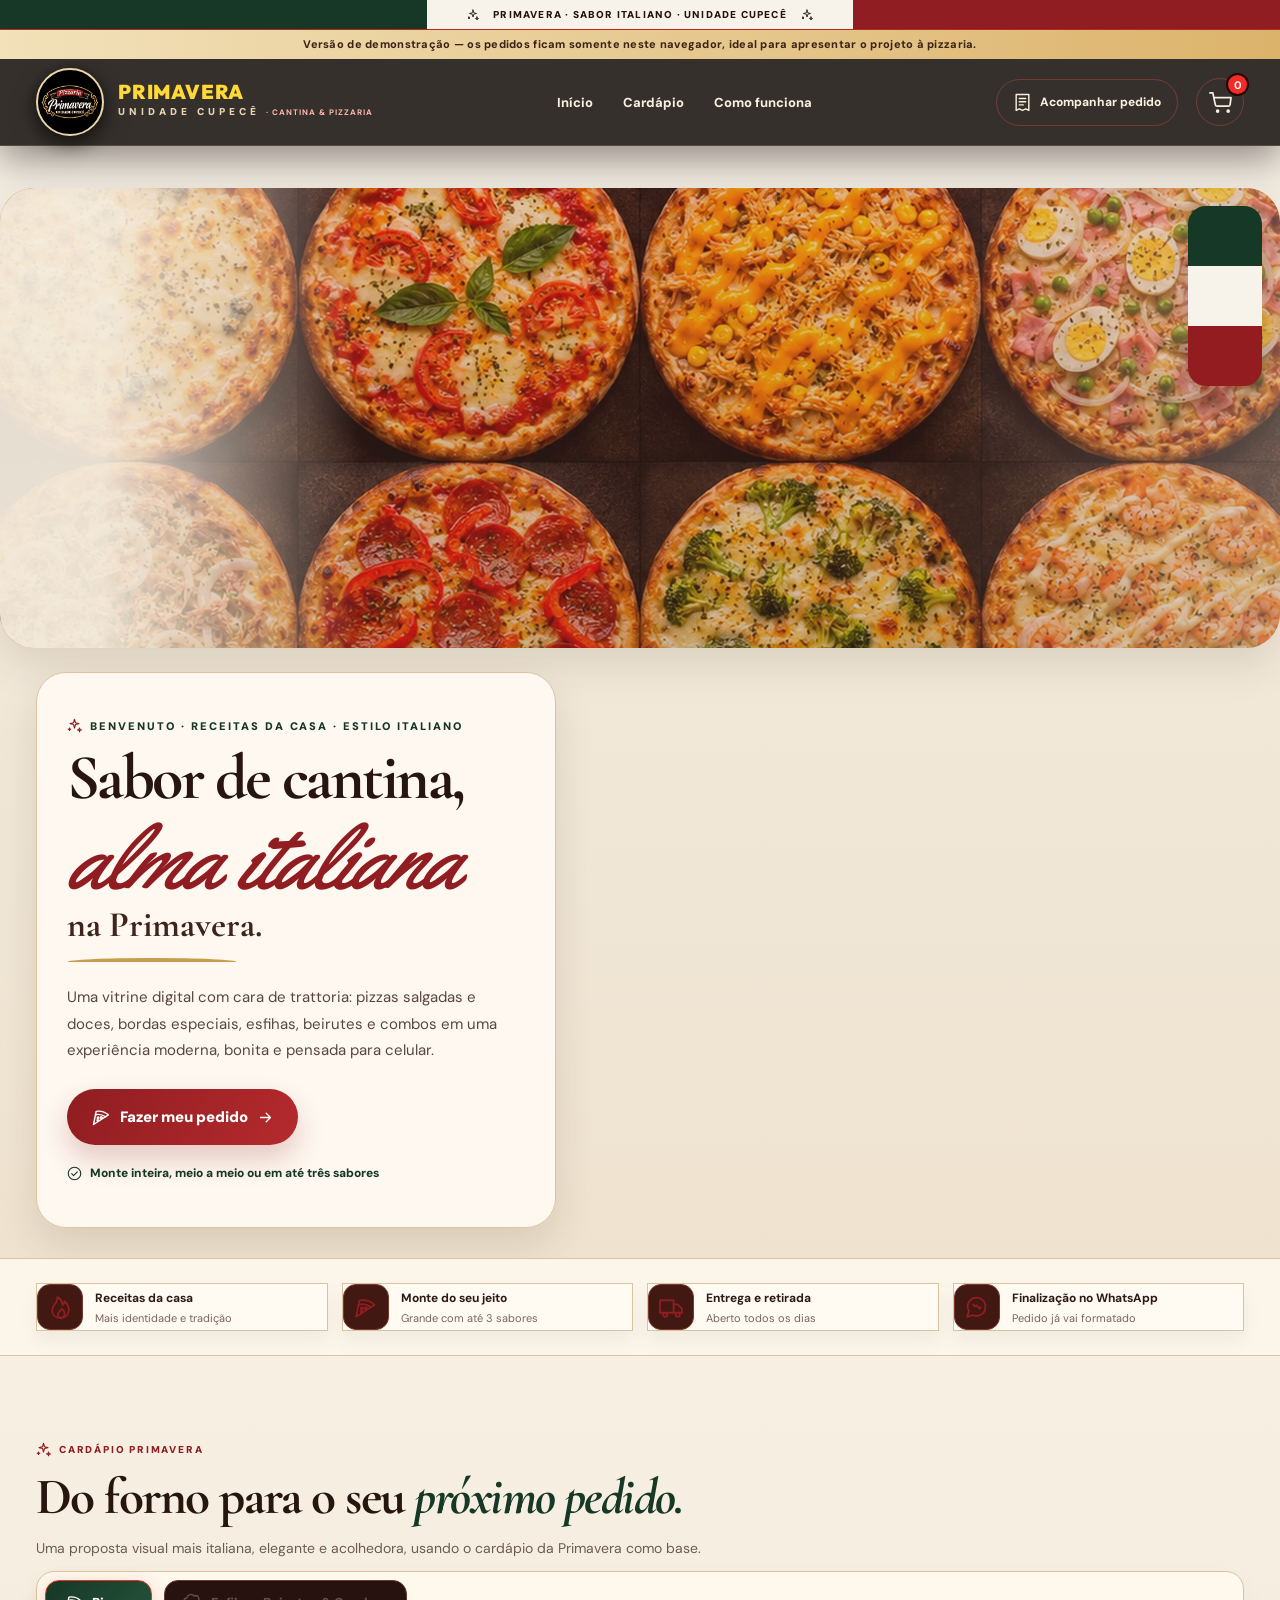
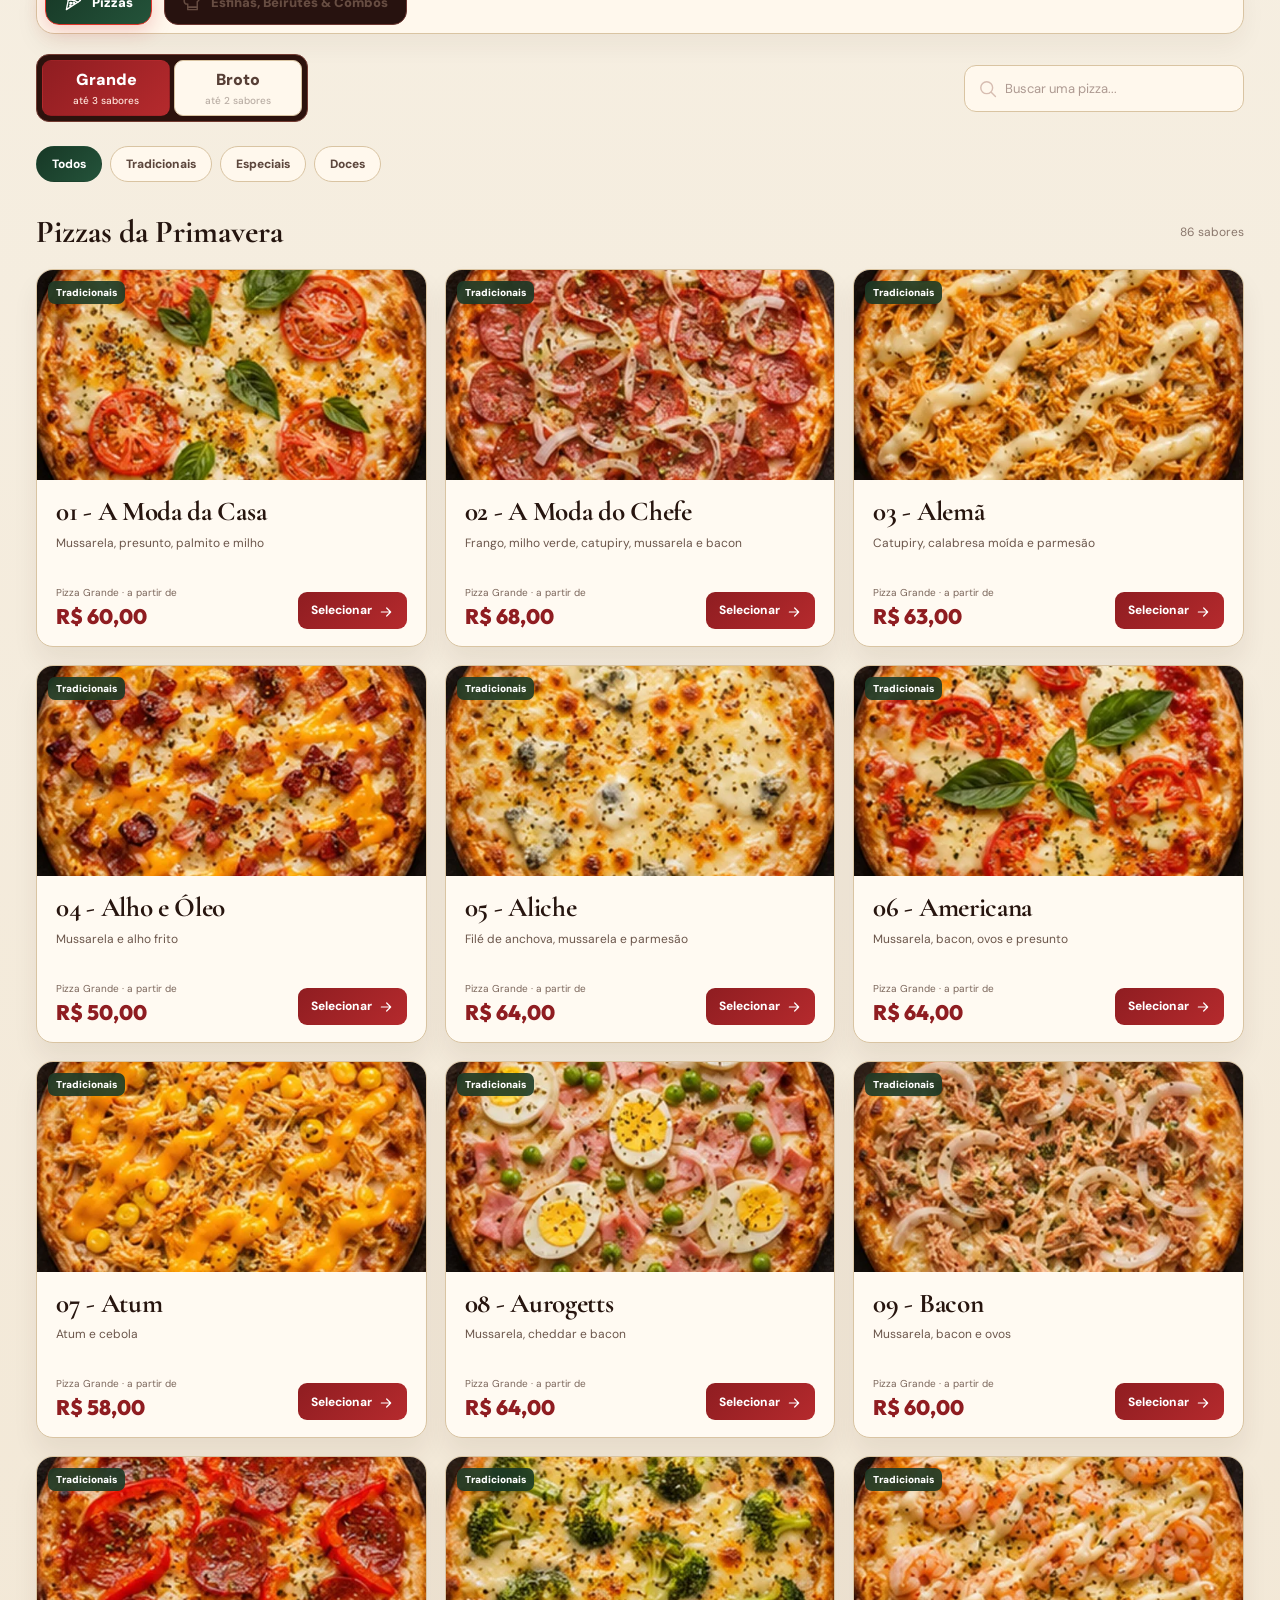
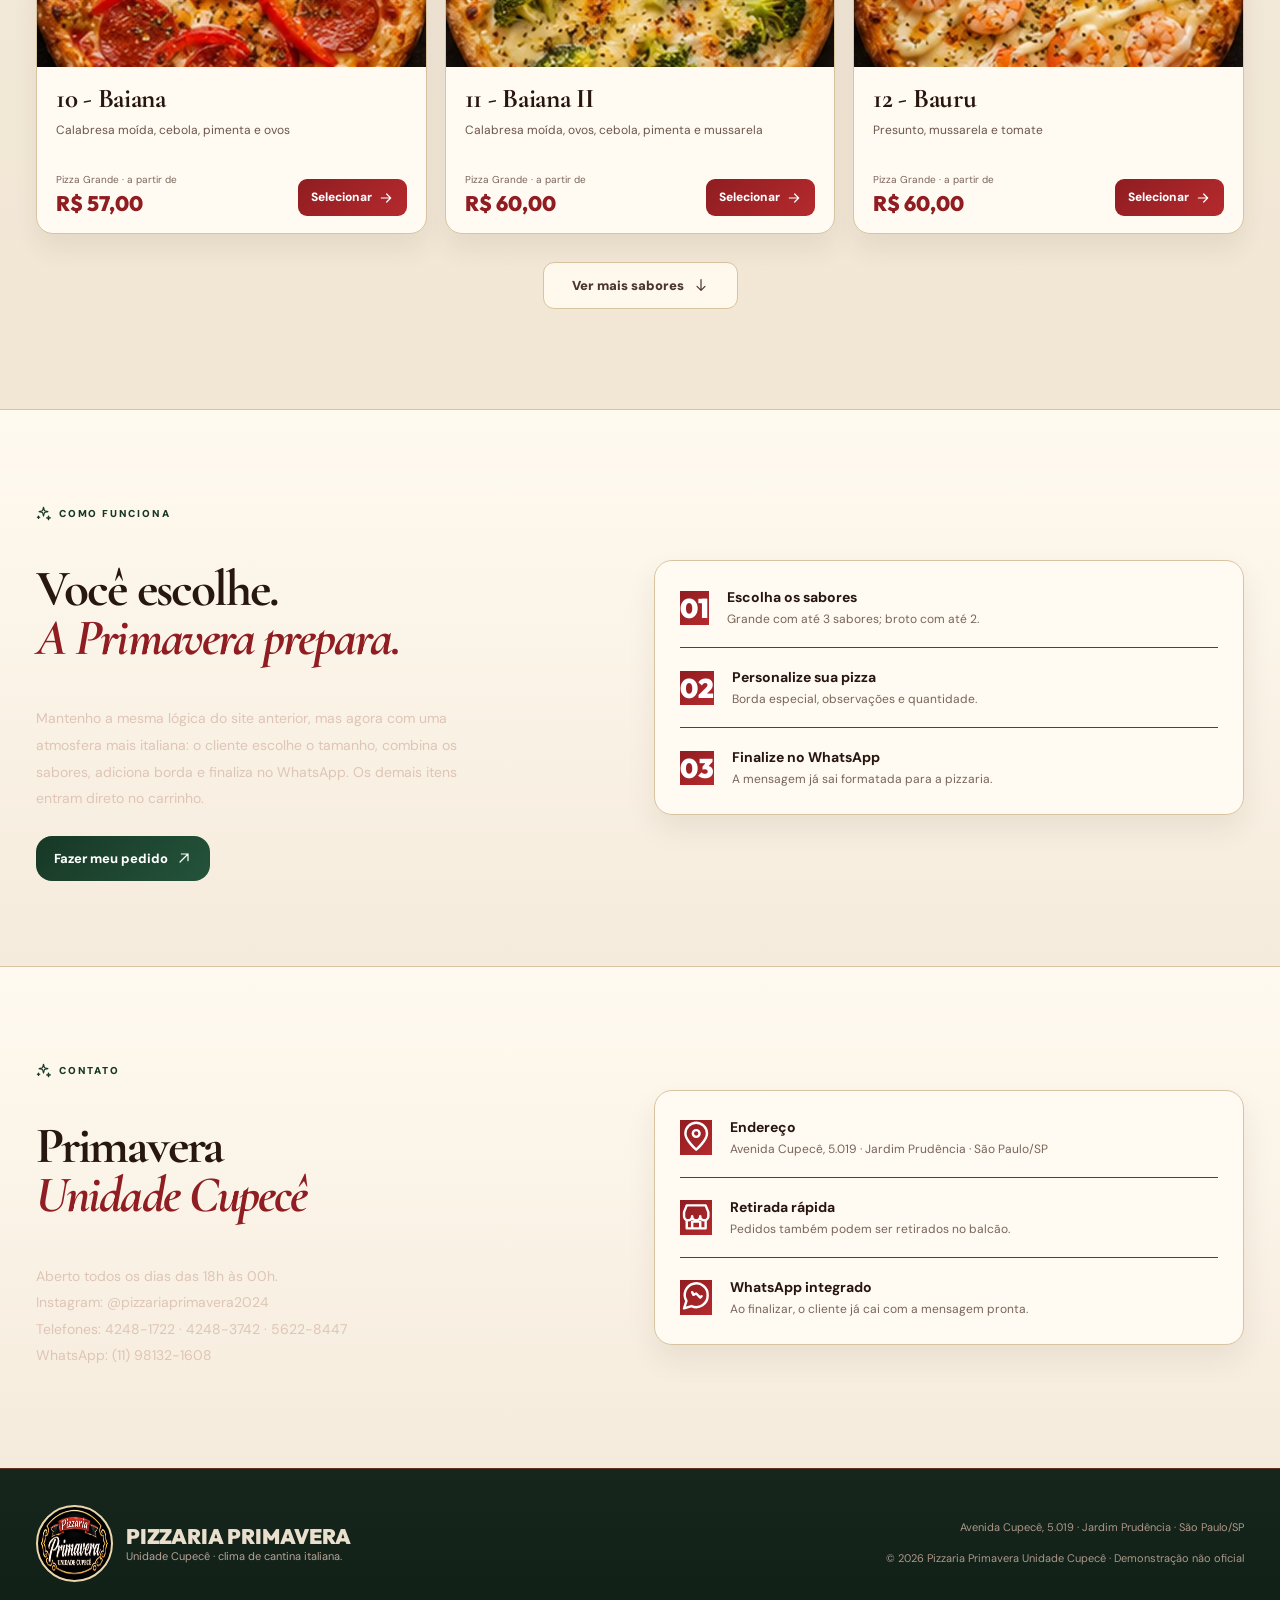
==== index.html @ e86c635b "Add files via upload" ====
<!DOCTYPE html><html lang="pt-BR"><head><meta charset="UTF-8"><meta name="viewport" content="width=device-width,initial-scale=1,viewport-fit=cover"><meta name="theme-color" content="#22120e"><meta name="description" content="Pizzaria Primavera Unidade Cupecê — pizzas, esfihas e beirutes com pedido pelo WhatsApp."><link rel="icon" href="assets/logo.webp"><link rel="preconnect" href="https://fonts.googleapis.com"><link rel="preconnect" href="https://fonts.gstatic.com" crossorigin><link href="https://fonts.googleapis.com/css2?family=Cormorant+Garamond:wght@400;500;600;700&family=DM+Sans:wght@400;500;600;700;800&family=Outfit:wght@400;500;600;700;800;900&family=Yellowtail&display=swap" rel="stylesheet"><link rel="stylesheet" href="styles.css"><link rel="stylesheet" href="premium.css?v=3.0"><link rel="stylesheet" href="extra.css?v=3.0"><script src="demo-api.js?v=1" defer></script><script src="app.js?v=3.1" defer></script><title>Pizzaria Primavera Unidade Cupecê — Cardápio Demo</title></head><body>
<div class="topnote"><svg class="ui-icon " aria-hidden="true" focusable="false"><use href="assets/icons.svg?v=3.1#sparkles"></use></svg> &nbsp; PRIMAVERA · SABOR ITALIANO · UNIDADE CUPECÊ &nbsp; <svg class="ui-icon " aria-hidden="true" focusable="false"><use href="assets/icons.svg?v=3.1#sparkles"></use></svg></div>
<div class="demo-banner" role="note">Versão de demonstração — os pedidos ficam somente neste navegador, ideal para apresentar o projeto à pizzaria.</div>
<header class="header"><div class="container header-inner"><a href="#inicio" class="brand"><img src="assets/logo.webp" alt="Logo da Pizzaria Primavera Unidade Cupecê"><span>PRIMAVERA <small>UNIDADE CUPECÊ <i>· CANTINA & PIZZARIA</i></small></span></a><nav class="nav"><a href="#inicio">Início</a><a href="#cardapio">Cardápio</a><a href="#sobre">Como funciona</a></nav><div class="header-right"><a href="acompanhar.html" class="track" aria-label="Acompanhar pedido"><svg class="ui-icon " aria-hidden="true" focusable="false"><use href="assets/icons.svg?v=3.1#receipt"></use></svg> <span>Acompanhar pedido</span></a><button id="openCart" class="bag" title="Abrir carrinho" aria-label="Abrir carrinho"><svg class="ui-icon " aria-hidden="true" focusable="false"><use href="assets/icons.svg?v=3.1#cart"></use></svg> <b class="cart-count">0</b></button></div></div></header>
<main><section class="hero" id="inicio"><div class="hero-backdrop"></div><div class="container hero-grid"><div class="hero-text"><p class="eyebrow"><svg class="ui-icon " aria-hidden="true" focusable="false"><use href="assets/icons.svg?v=3.1#sparkles"></use></svg> BENVENUTO · RECEITAS DA CASA · ESTILO ITALIANO</p><h1>Sabor de cantina,<br><em>alma italiana</em><span>na Primavera.</span></h1><div class="hero-swish"></div><p class="intro">Uma vitrine digital com cara de trattoria: pizzas salgadas e doces, bordas especiais, esfihas, beirutes e combos em uma experiência moderna, bonita e pensada para celular.</p><div class="hero-buttons"><a href="#cardapio" class="btn btn-gold"><svg class="ui-icon " aria-hidden="true" focusable="false"><use href="assets/icons.svg?v=3.1#pizza"></use></svg> Fazer meu pedido <svg class="ui-icon " aria-hidden="true" focusable="false"><use href="assets/icons.svg?v=3.1#arrow-right"></use></svg></a></div><p class="hero-sub"><svg class="ui-icon " aria-hidden="true" focusable="false"><use href="assets/icons.svg?v=3.1#check-circle"></use></svg> Monte inteira, meio a meio ou em até três sabores</p></div></div></section>
<section class="benefits"><div class="container benefits-grid"><div><span><svg class="ui-icon " aria-hidden="true" focusable="false"><use href="assets/icons.svg?v=3.1#flame"></use></svg></span><p><b>Receitas da casa</b><small>Mais identidade e tradição</small></p></div><div><span><svg class="ui-icon " aria-hidden="true" focusable="false"><use href="assets/icons.svg?v=3.1#pizza"></use></svg></span><p><b>Monte do seu jeito</b><small>Grande com até 3 sabores</small></p></div><div><span><svg class="ui-icon " aria-hidden="true" focusable="false"><use href="assets/icons.svg?v=3.1#truck"></use></svg></span><p><b>Entrega e retirada</b><small>Aberto todos os dias</small></p></div><div><span><svg class="ui-icon " aria-hidden="true" focusable="false"><use href="assets/icons.svg?v=3.1#message-circle"></use></svg></span><p><b>Finalização no WhatsApp</b><small>Pedido já vai formatado</small></p></div></div></section>
<section id="cardapio" class="menu-section"><div class="container"><div class="section-head"><p class="eyebrow red"><svg class="ui-icon " aria-hidden="true" focusable="false"><use href="assets/icons.svg?v=3.1#sparkles"></use></svg> CARDÁPIO PRIMAVERA</p><h2>Do forno para o seu <em>próximo pedido.</em></h2><p>Uma proposta visual mais italiana, elegante e acolhedora, usando o cardápio da Primavera como base.</p></div><div class="tabs"><button class="tab active" data-tab="pizza"><svg class="ui-icon " aria-hidden="true" focusable="false"><use href="assets/icons.svg?v=3.1#pizza"></use></svg> Pizzas</button><button class="tab" data-tab="drink"><svg class="ui-icon " aria-hidden="true" focusable="false"><use href="assets/icons.svg?v=3.1#chef-hat"></use></svg> Esfihas, Beirutes & Combos</button></div>
<div id="pizzasView"><div class="toolbar"><div class="sizes"><button class="size active" data-size="1049">Grande <small>até 3 sabores</small></button><button class="size" data-size="1122">Broto <small>até 2 sabores</small></button></div><label class="search"><svg class="ui-icon " aria-hidden="true" focusable="false"><use href="assets/icons.svg?v=3.1#search"></use></svg><input id="searchPizza" placeholder="Buscar uma pizza..." type="search"></label></div><div id="categories" class="categories"></div><div class="results-head"><strong id="listTitle">Nossas pizzas</strong><small id="resultCount"></small></div><div class="food-grid" id="pizzaGrid"></div><button id="morePizzas" class="btn btn-outline">Ver mais sabores <svg class="ui-icon " aria-hidden="true" focusable="false"><use href="assets/icons.svg?v=3.1#arrow-down"></use></svg></button></div>
<div id="drinksView" hidden><div class="toolbar"><strong>Esfihas, beirutes e combos</strong><label class="search"><svg class="ui-icon " aria-hidden="true" focusable="false"><use href="assets/icons.svg?v=3.1#search"></use></svg><input id="searchDrink" type="search" placeholder="Buscar esfiha, beirute ou combo..."></label></div><div class="food-grid" id="drinkGrid"></div><button id="moreDrinks" class="btn btn-outline">Ver mais itens <svg class="ui-icon " aria-hidden="true" focusable="false"><use href="assets/icons.svg?v=3.1#arrow-down"></use></svg></button></div></div></section>
<section class="about" id="sobre"><div class="container about-grid"><div><p class="eyebrow"><svg class="ui-icon " aria-hidden="true" focusable="false"><use href="assets/icons.svg?v=3.1#sparkles"></use></svg> COMO FUNCIONA</p><h2>Você escolhe.<br><em>A Primavera prepara.</em></h2><p>Mantenho a mesma lógica do site anterior, mas agora com uma atmosfera mais italiana: o cliente escolhe o tamanho, combina os sabores, adiciona borda e finaliza no WhatsApp. Os demais itens entram direto no carrinho.</p><a href="#cardapio">Fazer meu pedido <svg class="ui-icon " aria-hidden="true" focusable="false"><use href="assets/icons.svg?v=3.1#arrow-up-right"></use></svg></a></div><div class="about-steps"><div><b>01</b><span><strong>Escolha os sabores</strong><small>Grande com até 3 sabores; broto com até 2.</small></span></div><div><b>02</b><span><strong>Personalize sua pizza</strong><small>Borda especial, observações e quantidade.</small></span></div><div><b>03</b><span><strong>Finalize no WhatsApp</strong><small>A mensagem já sai formatada para a pizzaria.</small></span></div></div></div></section><section class="about" id="contato"><div class="container about-grid"><div><p class="eyebrow"><svg class="ui-icon " aria-hidden="true" focusable="false"><use href="assets/icons.svg?v=3.1#sparkles"></use></svg> CONTATO</p><h2>Primavera<br><em>Unidade Cupecê</em></h2><p>Aberto todos os dias das 18h às 00h.<br>Instagram: @pizzariaprimavera2024<br>Telefones: 4248-1722 · 4248-3742 · 5622-8447<br>WhatsApp: (11) 98132-1608</p></div><div class="about-steps"><div><b><svg class="ui-icon " aria-hidden="true" focusable="false"><use href="assets/icons.svg?v=3.1#map-pin"></use></svg></b><span><strong>Endereço</strong><small>Avenida Cupecê, 5.019 · Jardim Prudência · São Paulo/SP</small></span></div><div><b><svg class="ui-icon " aria-hidden="true" focusable="false"><use href="assets/icons.svg?v=3.1#store"></use></svg></b><span><strong>Retirada rápida</strong><small>Pedidos também podem ser retirados no balcão.</small></span></div><div><b><svg class="ui-icon " aria-hidden="true" focusable="false"><use href="assets/icons.svg?v=3.1#message-circle"></use></svg></b><span><strong>WhatsApp integrado</strong><small>Ao finalizar, o cliente já cai com a mensagem pronta.</small></span></div></div></div></section></main>
<footer><div class="container footer-inner"><div class="footer-logo"><img src="assets/logo.webp" alt="Pizzaria Primavera Unidade Cupecê"><span><b>PIZZARIA PRIMAVERA</b><small>Unidade Cupecê · clima de cantina italiana.</small></span></div><div><p>Avenida Cupecê, 5.019 · Jardim Prudência · São Paulo/SP</p><p>© 2026 Pizzaria Primavera Unidade Cupecê · Demonstração não oficial</p></div></div></footer>
<div class="mobile-nav"><a href="#inicio" aria-label="Início"><svg class="ui-icon " aria-hidden="true" focusable="false"><use href="assets/icons.svg?v=3.1#home"></use></svg><small>Início</small></a><a href="#cardapio" aria-label="Cardápio"><svg class="ui-icon " aria-hidden="true" focusable="false"><use href="assets/icons.svg?v=3.1#pizza"></use></svg><small>Cardápio</small></a><button id="mobileCart" aria-label="Abrir carrinho"><svg class="ui-icon " aria-hidden="true" focusable="false"><use href="assets/icons.svg?v=3.1#cart"></use></svg><small>Carrinho <i class="cart-count">0</i></small></button><a href="acompanhar.html" aria-label="Acompanhar pedidos"><svg class="ui-icon " aria-hidden="true" focusable="false"><use href="assets/icons.svg?v=3.1#receipt"></use></svg><small>Pedidos</small></a></div>
<div class="overlay" id="builderOverlay" hidden><div class="shade" data-close-builder></div><section class="builder" role="dialog" aria-modal="true" aria-label="Montar sua pizza"><button class="close" data-close-builder aria-label="Fechar"><svg class="ui-icon " aria-hidden="true" focusable="false"><use href="assets/icons.svg?v=3.1#x"></use></svg></button><div id="builderUI"></div></section></div>
<div class="overlay" id="cartOverlay" hidden><div class="shade" data-close-cart></div><section class="cartpanel" role="dialog" aria-modal="true" aria-label="Carrinho"><header class="drawer-head"><h2 id="cartTitle"><svg class="ui-icon " aria-hidden="true" focusable="false"><use href="assets/icons.svg?v=3.1#cart"></use></svg> Seu carrinho</h2><button class="close" data-close-cart aria-label="Fechar carrinho"><svg class="ui-icon " aria-hidden="true" focusable="false"><use href="assets/icons.svg?v=3.1#x"></use></svg></button></header><div id="cartUI" class="cart-scroll"></div></section></div><div id="toast" class="toast" role="status" aria-live="polite"></div>
</body></html>
---- styles.css ----
:root{--ink:#291a13;--red:#be3225;--red2:#9e251a;--gold:#ffd15b;--cream:#fffaf4;--line:#ebddd1;--muted:#857568;--white:#fff;font-family:'DM Sans',Arial,sans-serif;color:var(--ink);background:var(--cream)}*{box-sizing:border-box}html{scroll-behavior:smooth;scroll-padding-top:90px}body{margin:0;min-width:320px}body.locked{overflow:hidden}button,input,textarea,select{font:inherit}button{cursor:pointer}button:disabled{opacity:.48;cursor:not-allowed}a{color:inherit;text-decoration:none}img{max-width:100%;display:block}[hidden]{display:none!important}.container{width:min(1200px,calc(100% - 56px));margin:0 auto}.topnote{background:var(--gold);color:#4c3015;font-size:10px;letter-spacing:2.1px;font-weight:900;text-align:center;padding:9px}.header{background:#fffaf4ef;backdrop-filter:blur(14px);position:sticky;top:0;z-index:20;border-bottom:1px solid #e9ddd2}.header-inner{display:flex;justify-content:space-between;align-items:center;height:82px;gap:18px}.brand{display:flex;align-items:center;gap:11px}.brand img{width:60px;height:60px;object-fit:contain}.brand span{font:900 20px/1 Outfit,sans-serif;letter-spacing:-1px}.brand small{display:block;font:900 10px/2 'DM Sans',sans-serif;letter-spacing:4px}.brand i{font:800 8px 'DM Sans',sans-serif;letter-spacing:1px;color:var(--red)}.nav{display:flex;gap:34px;font-size:13px;font-weight:800}.nav a:hover,.track:hover{color:var(--red)}.header-right{display:flex;gap:23px;align-items:center}.track{font-size:13px;font-weight:800;white-space:nowrap}.bag{height:46px;width:50px;border-radius:13px;background:var(--ink);color:#fff;border:0;font-size:27px;position:relative;display:grid;place-items:center}.cart-count{position:absolute;right:-6px;top:-6px;border-radius:18px;background:var(--red);color:white;min-width:21px;height:21px;font-size:11px;display:grid;place-items:center;border:2px solid white}.hero{background:radial-gradient(ellipse at 77% 44%,#75351c,transparent 48%),#261712;color:white;overflow:hidden;position:relative}.hero:before{content:'';position:absolute;inset:0;background-image:radial-gradient(#ffc666 1px,transparent 1px);background-size:23px 23px;opacity:.07}.hero-grid{min-height:570px;display:grid;grid-template-columns:1fr 1fr;align-items:center;gap:30px;padding:58px 0}.hero-text{z-index:1}.eyebrow{font-size:10px;letter-spacing:2.2px;font-weight:900;color:var(--gold)}h1,h2,h3{font-family:Outfit,Arial,sans-serif}h1{font-size:clamp(3rem,5.3vw,5.2rem);line-height:1.02;font-weight:900;letter-spacing:-3px;margin:24px 0}h1 em,.section-head h2 em{font-style:normal;color:var(--gold)}h1 em{display:block}.intro{font-size:15px;line-height:1.85;max-width:465px;color:#e5d1c4}.hero-buttons{margin-top:30px;display:flex;align-items:center;gap:23px;flex-wrap:wrap}.btn{display:inline-flex;align-items:center;justify-content:center;border:0;border-radius:11px;padding:14px 22px;min-height:47px;font-size:13px;font-weight:900;transition:transform .2s,filter .2s}.btn:hover{transform:translateY(-2px);filter:brightness(1.06)}.btn-gold{background:var(--gold);color:#2a1c0d}.hero-social{display:flex;flex-direction:column;gap:4px;font-size:11px;color:#e1cfc4}.hero-social b{color:var(--gold);letter-spacing:3px;font-size:16px}.hero-social small{font-size:10px}.hero-sub{font-size:11px;color:#d3b9a9;margin-top:30px}.hero-photo{position:relative;aspect-ratio:1;display:grid;place-items:center}.hero-photo img{width:90%;aspect-ratio:1;object-fit:cover;border-radius:50%;box-shadow:0 30px 90px #08030080;position:relative;animation:float 7s ease-in-out infinite}.gold-circle{position:absolute;border-radius:50%;border:1px dashed #e2b46f60;inset:0}.year-seal{position:absolute;right:0;bottom:4%;width:115px;height:115px;border-radius:50%;border:5px solid #412b17;background:var(--gold);display:flex;flex-direction:column;justify-content:center;align-items:center;color:#38230e;font-size:10px;font-weight:900;transform:rotate(12deg)}.year-seal strong{font:900 32px Outfit}.year-seal small{font-size:9px}@keyframes float{50%{transform:translateY(-10px) rotate(2deg)}}.benefits{background:#fff1db;border-bottom:1px solid #ecdbc4}.benefits-grid{display:grid;grid-template-columns:repeat(4,1fr);gap:15px;padding:23px 0}.benefits-grid>div{display:flex;align-items:center;gap:12px}.benefits-grid>div>span{height:46px;width:46px;border-radius:13px;background:white;display:grid;place-items:center;font-size:25px;color:var(--red)}.benefits p{margin:0}.benefits b,.benefits small{display:block}.benefits b{font-size:12px}.benefits small{font-size:10px;color:var(--muted);margin-top:5px}.menu-section{padding:85px 0 95px}.section-head .red{color:var(--red)}.section-head h2{font-size:clamp(2.2rem,3.4vw,3.3rem);margin:12px 0 9px;letter-spacing:-1.6px;line-height:1.1}.section-head h2 em{color:var(--red)}.section-head>p:last-child{font-size:14px;color:var(--muted)}.tabs{display:flex;gap:9px;border-bottom:1px solid var(--line);padding:20px 0 14px;margin-bottom:20px}.tab{border:0;background:none;padding:12px 19px;border-radius:10px;font-weight:900;font-size:13px;color:#857466}.tab.active{background:var(--ink);color:white}.toolbar{display:flex;gap:20px;justify-content:space-between;align-items:center;margin-top:18px}.sizes{display:flex;gap:4px;border:1px solid #ebd8c5;background:#f7eee5;padding:5px;border-radius:13px}.size{border:0;background:none;border-radius:9px;min-width:128px;padding:8px 15px;font-weight:900;color:#6e584c}.size small{font-size:10px;display:block;margin-top:4px;font-weight:500}.size.active{background:var(--red);color:white}.search{min-width:280px;display:flex;align-items:center;gap:6px;border:1px solid var(--line);background:white;border-radius:12px;padding:0 13px;height:47px;color:#977e6d;font-size:20px}.search input{border:0;outline:none;width:100%;font-size:13px;min-width:0;background:none}.categories{display:flex;gap:8px;overflow:auto;scrollbar-width:none;padding:23px 0 8px}.categories::-webkit-scrollbar{display:none}.category{white-space:nowrap;padding:9px 15px;border:1px solid #e6d7c8;background:white;border-radius:25px;color:#715e53;font-size:12px;font-weight:800}.category.active{border-color:var(--red);background:var(--red);color:white}.results-head{display:flex;justify-content:space-between;align-items:center;margin:22px 0 18px}.results-head strong{font:850 23px Outfit}.results-head small{font-size:12px;color:var(--muted)}.food-grid{display:grid;grid-template-columns:repeat(4,minmax(0,1fr));gap:19px}.food-card{min-width:0;overflow:hidden;display:flex;flex-direction:column;border:1px solid #ede0d3;background:white;border-radius:17px;box-shadow:0 6px 25px #54321b0a;transition:transform .2s,box-shadow .2s}.food-card:hover{transform:translateY(-5px);box-shadow:0 18px 36px #4325181f}.food-pic{height:184px;background:#25140e;position:relative;overflow:hidden}.food-pic img{width:100%;height:100%;object-fit:cover;transition:transform .3s}.food-card:hover img{transform:scale(1.06)}.food-tag{position:absolute;left:11px;top:11px;background:#fffbf6ef;color:#5d3726;padding:5px 8px;border-radius:6px;font-weight:900;font-size:9px}.food-data{padding:16px;flex:1;display:flex;flex-direction:column}.food-data h3{font-size:16px;letter-spacing:-.4px;margin:0 0 7px}.food-data p{font-size:11px;line-height:1.5;min-height:34px;color:#877568;margin:0 0 16px;display:-webkit-box;-webkit-line-clamp:2;-webkit-box-orient:vertical;overflow:hidden}.food-bottom{display:flex;justify-content:space-between;align-items:end;margin-top:auto;gap:7px}.food-bottom small{display:block;color:#97857a;font-size:9px}.food-bottom strong{font:900 17px Outfit}.food-bottom button{border:0;color:#fff;background:var(--red);height:39px;width:39px;border-radius:10px;font-size:25px;line-height:1}.btn-outline{display:flex;margin:28px auto 0;border:1px solid #d7c8b9;background:transparent;color:#5e4637;min-width:195px}.empty{grid-column:1/-1;text-align:center;padding:70px 20px;color:var(--muted);border:1px dashed var(--line);border-radius:18px}.drink-emoji{display:grid;place-items:center;background:#faead5;height:100%;font-size:75px}.about{padding:85px 0;background:#2b1a14;color:white}.about-grid{display:grid;grid-template-columns:1fr 1fr;gap:10%;align-items:center}.about h2{font-size:clamp(2.4rem,3.5vw,3.4rem);letter-spacing:-1.9px;line-height:1.1}.about em{font-style:normal;color:var(--gold)}.about p:not(.eyebrow){color:#cab6a8;font-size:14px;line-height:1.9;max-width:440px}.about a{color:var(--gold);font-weight:900;font-size:13px}.about-steps{border:1px solid #715648;border-radius:18px;padding:7px 25px}.about-steps>div{display:flex;gap:18px;padding:20px 0;align-items:center}.about-steps>div+div{border-top:1px solid #63493c}.about-steps b{font:900 27px Outfit;color:var(--gold)}.about-steps strong,.about-steps small{display:block}.about-steps strong{font-size:14px}.about-steps small{color:#bda69a;font-size:12px;margin-top:5px}footer{background:#1e130e;color:white}.footer-inner{display:flex;justify-content:space-between;gap:20px;align-items:center;padding:36px 0}.footer-logo{display:flex;align-items:center;gap:13px}.footer-logo img{width:77px;height:77px}.footer-logo b{font:900 21px Outfit}.footer-logo small{display:block;color:#b9a397;font-size:11px}.footer-inner>div:last-child{text-align:right;font-size:11px;color:#ad9789;line-height:1.8}.mobile-nav{display:none}
.overlay{position:fixed;inset:0;z-index:80;display:flex;align-items:center;justify-content:center}.shade{position:absolute;inset:0;background:#170a06c4;backdrop-filter:blur(5px)}.builder{background:#fffaf4;width:min(1030px,calc(100% - 36px));height:min(86vh,850px);min-height:520px;position:relative;border-radius:23px;overflow:hidden;box-shadow:0 30px 100px #0008;animation:appear .2s}.close{border:0;width:36px;height:36px;background:#f1e6dc;color:#4e3525;border-radius:10px;font-size:25px;display:grid;place-items:center}.builder>.close{position:absolute;top:18px;right:18px;z-index:5}.builder-layout{display:grid;grid-template-columns:41% 59%;height:100%}.visual-side{background:radial-gradient(circle at center,#5a3321,#24150e 68%);color:white;display:flex;flex-direction:column;padding:30px;position:relative;overflow:hidden}.visual-side .eyebrow{font-size:10px}.visual-side h2{font-size:35px;line-height:1.05;letter-spacing:-1px;margin:12px 0}.visual-side h2 em{font-style:normal;color:var(--gold)}.preview-wrap{display:grid;place-items:center;flex:1;min-height:0}.pizza-preview{position:relative;width:min(100%,342px);aspect-ratio:1;border:9px solid #bd7a35;box-shadow:0 15px 45px #0008;border-radius:50%;overflow:hidden;background:#d6a56b}.pizza-preview .slice-img{position:absolute;inset:0;background-size:cover;background-position:center}.pizza-preview .placeholder{display:grid;place-items:center;height:100%;font-size:75px;background:radial-gradient(#eed0a6,#b97b42)}.visual-note{text-align:center;color:#dac0ac;font-size:12px;min-height:38px}.visual-note b{color:var(--gold)}.builder-main{min-height:0;display:flex;flex-direction:column;padding:31px 29px 18px}.step-head{font-size:10px;color:var(--red);font-weight:900;letter-spacing:2px}.builder-main h3{font-size:27px;line-height:1.1;margin:7px 35px 7px 0}.helper{color:#867264;font-size:12px;margin:0 0 13px}.progress{display:flex;gap:7px;margin:10px 0}.progress span{flex:1;background:#e9d9ca;height:5px;border-radius:6px}.progress span.on{background:var(--red)}.builder-scroll{min-height:0;overflow:auto;flex:1;padding:0 4px 10px 0;scrollbar-width:thin}.builder-sizes{display:grid;grid-template-columns:1fr 1fr;gap:8px;margin:10px 0}.choice{border:1.5px solid var(--line);background:white;border-radius:12px;padding:13px;text-align:left}.choice.selected{border-color:var(--red);background:#fff0e9}.choice strong{display:block;font-size:13px}.choice small{font-size:10px;color:var(--muted)}.selected-list{margin:10px 0;font-size:11px}.selected-list b{display:inline-flex;background:#f3e4d5;border-radius:20px;padding:7px 10px;margin:0 5px 5px 0;color:#7c3f2f}.builder-search{width:100%;border:1px solid var(--line);border-radius:10px;background:white;height:42px;padding:0 11px;margin:8px 0;outline:0;font-size:12px}.builder-cats{display:flex;gap:7px;overflow:auto;scrollbar-width:none;padding:7px 0 12px}.builder-cats button{white-space:nowrap;background:white;border:1px solid var(--line);border-radius:20px;padding:8px 11px;font-size:11px;font-weight:800}.builder-cats button.active{background:var(--red);color:white;border-color:var(--red)}.flavor-list{display:grid;gap:8px}.flavor-option{border:1px solid #eadcd0;background:white;border-radius:12px;padding:8px;display:flex;gap:11px;align-items:center;text-align:left}.flavor-option.selected{background:#fff1e9;border-color:var(--red)}.flavor-option img{width:58px;height:58px;object-fit:cover;border-radius:9px;flex-shrink:0}.flavor-option .details{flex:1;min-width:0}.flavor-option strong{display:block;font-size:12px}.flavor-option small{display:-webkit-box;-webkit-line-clamp:2;-webkit-box-orient:vertical;overflow:hidden;color:#8d7668;font-size:10px;line-height:1.4;margin:3px 0}.flavor-option em{font-size:11px;font-weight:900;color:var(--red);font-style:normal}.flavor-option .tick{height:22px;width:22px;border:1.5px solid #cdbbae;border-radius:50%;display:grid;place-items:center;color:transparent;flex-shrink:0}.flavor-option.selected .tick{background:var(--red);border-color:var(--red);color:#fff}.builder-footer{border-top:1px solid #eadacd;padding-top:13px;display:flex;align-items:center;gap:13px}.builder-footer .price{min-width:114px}.builder-footer .price small{display:block;font-size:10px;color:var(--muted)}.builder-footer .price strong{font:900 23px Outfit}.builder-footer>.btn{flex:1}.btn-red{background:var(--red);color:white}.btn-soft{background:#f1e4d8;color:#56392c}.option-group{margin:17px 0}.option-group h4{margin:0 0 10px;font:850 15px Outfit}.option-grid{display:grid;grid-template-columns:1fr 1fr;gap:8px}.opt{border:1px solid #e9d9cc;padding:12px 9px;border-radius:11px;background:white;display:flex;justify-content:space-between;align-items:center;text-align:left;gap:4px;font-size:12px}.opt.selected{border-color:var(--red);background:#fff0e7}.opt small{font-weight:900;color:var(--red);font-size:10px}.field-label{font-size:12px;font-weight:800;display:block;margin:15px 0 6px}.text-input{border:1px solid #e7d8ca;padding:12px 11px;border-radius:10px;background:white;outline:0;width:100%;font-size:13px;resize:vertical}.text-input:focus{border-color:var(--red)}.review{border:1px solid #e7d8ca;background:white;padding:15px;border-radius:12px;font-size:12px;line-height:1.9}.review p{margin:8px 0}.review .note{color:#a33125}.qty{display:flex;align-items:center;gap:10px}.qty button{width:29px;height:29px;border:1px solid #dfd1c2;background:white;border-radius:8px;font-size:18px}.qty b{min-width:16px;text-align:center}.info-note{background:#fff1d8;border-radius:10px;padding:11px;font-size:11px;line-height:1.5;color:#78572c;margin:12px 0}
.cartpanel{position:absolute;right:0;top:0;bottom:0;background:#fffaf5;width:min(470px,100%);box-shadow:-20px 0 60px #160a0488;display:flex;flex-direction:column;animation:fromRight .2s}.drawer-head{height:83px;border-bottom:1px solid var(--line);padding:0 23px;display:flex;justify-content:space-between;align-items:center}.drawer-head h2{font:850 22px Outfit}.cart-scroll{min-height:0;overflow:auto;flex:1;padding:23px}.cart-empty{text-align:center;padding-top:70px}.cart-empty .big{font-size:65px;color:var(--red)}.cart-empty h3{font-size:23px}.cart-empty p{color:var(--muted);font-size:13px;line-height:1.6}.cart-item{border:1px solid #ebdcd0;background:white;padding:12px;border-radius:14px;display:flex;gap:12px;margin-bottom:10px}.cart-item>img{height:77px;width:77px;border-radius:10px;object-fit:cover}.cart-item .content{flex:1;min-width:0}.cart-item .content b{font:900 14px Outfit}.cart-item .content p{font-size:10px;color:var(--muted);line-height:1.5;margin:5px 0 9px}.cart-item .sub{display:flex;justify-content:space-between;align-items:center;gap:8px}.cart-item .sub strong{font:850 15px Outfit}.cart-item .qty{gap:5px}.cart-item .qty button{width:26px;height:26px;font-size:15px}.cart-total{border:1px solid #ebdcd0;border-radius:14px;padding:18px;background:white;margin-top:20px}.total-line{display:flex;justify-content:space-between;font-size:13px;margin:10px 0}.total-line.final{border-top:1px solid var(--line);padding-top:15px;margin-top:18px;font-weight:900}.total-line.final strong{font:900 24px Outfit;color:var(--red)}.cart-next{width:100%;margin-top:15px}.checkout-fields{display:grid;grid-template-columns:1fr 1fr;gap:10px}.checkout-fields label{font-size:11px;font-weight:800;display:block;min-width:0}.checkout-fields label.full{grid-column:1/-1}.checkout-fields input,.checkout-fields select,.checkout-fields textarea{display:block;min-width:0;width:100%;border:1px solid var(--line);border-radius:9px;background:white;padding:12px 11px;margin-top:6px;outline:0;font-size:13px}.checkout-fields textarea{resize:vertical}.checkout h3{font:900 18px Outfit;margin:20px 0 10px}.checkout-choice{display:grid;grid-template-columns:1fr 1fr;gap:8px}.checkout-choice button{border:1px solid var(--line);border-radius:11px;background:#fff;padding:13px 9px;font-size:12px;font-weight:800}.checkout-choice button.selected{border-color:var(--red);background:#ffefe8;color:var(--red)}.checkout-footer{background:#fffaf5;position:sticky;bottom:-23px;padding:17px 0 23px;box-shadow:0 -7px 13px #fffaf5}.checkout-footer .btn{width:100%}.checkout-footer small{display:block;color:#847365;line-height:1.5;text-align:center;margin-top:11px}.success{text-align:center;padding:50px 0}.success .big{font-size:68px;color:#348d52}.success h3{font-size:25px}.success p{color:var(--muted);line-height:1.7;font-size:13px}.success .btn{width:100%;margin:8px 0}.success a.inline{color:var(--red);text-decoration:underline;font-size:13px;font-weight:800}.toast{position:fixed;bottom:25px;left:50%;transform:translate(-50%,25px);opacity:0;pointer-events:none;transition:.2s;background:#2e1c15;color:#fff;padding:14px 20px;border-radius:11px;font-size:13px;font-weight:700;z-index:120;max-width:90%;text-align:center}.toast.show{opacity:1;transform:translate(-50%,0)}@keyframes appear{from{opacity:0;transform:translateY(13px)}to{opacity:1;transform:none}}@keyframes fromRight{from{transform:translateX(100%)}to{transform:none}}
/* tracking / admin */.utility-head{background:#281812;color:#fff;text-align:center;padding:55px 15px 76px}.utility-head img{width:90px;height:90px;margin:auto}.utility-head h1{font-size:36px;margin:10px}.utility-head p{font-size:13px;color:#d4c3b6}.utility-card{max-width:700px;margin:-41px auto 70px;padding:28px;border-radius:18px;background:#fff;box-shadow:0 17px 50px #38200e18;position:relative}.status-row{display:flex;gap:15px;min-height:75px}.status-dot{height:25px;width:25px;border:2px solid #d6c5b7;border-radius:50%;display:grid;place-items:center;color:transparent;flex-shrink:0}.status-row.done .status-dot{background:#35935c;border-color:#35935c;color:white}.status-row p{margin:2px 0;color:#8a786b;font-size:12px}.recent-order{border-bottom:1px solid var(--line);padding:13px 0;display:flex;justify-content:space-between;gap:10px;font-size:13px}.admin-shell{max-width:1120px;margin:auto;padding:30px 20px}.admin-shell table{width:100%;border-collapse:collapse;background:white;font-size:12px}.admin-shell td,.admin-shell th{padding:12px;text-align:left;border-bottom:1px solid var(--line)}.admin-shell th{background:#f6eadc}.admin-shell select,.admin-shell input{border:1px solid var(--line);border-radius:8px;padding:10px}.admin-panel{background:white;padding:22px;border:1px solid var(--line);border-radius:13px;margin:18px 0}.admin-actions{display:flex;gap:12px;flex-wrap:wrap;align-items:center;justify-content:space-between}
@media(max-width:1080px){.food-grid{grid-template-columns:repeat(3,minmax(0,1fr))}.hero-grid{min-height:495px}.hero-text h1{font-size:clamp(2.8rem,5.4vw,4.7rem)}.benefits-grid{gap:12px}.benefits-grid>div>span{height:40px;width:40px}.benefits b{font-size:11px}}@media(max-width:800px){.container{width:calc(100% - 36px)}.nav{display:none}.hero-grid{min-height:430px}.hero h1{font-size:clamp(2.4rem,5.5vw,3.8rem)}.intro{font-size:12px}.year-seal{width:82px;height:82px}.year-seal strong{font-size:22px}.food-grid{gap:12px}.food-pic{height:170px}.food-data{padding:13px}.food-data h3{font-size:14px}.builder-layout{grid-template-columns:35% 65%}.visual-side{padding:19px}.visual-side h2{font-size:27px}.builder-main{padding:25px 18px 13px}}
@media(max-width:600px){html{scroll-padding-top:75px}.container{width:calc(100% - 32px)}.topnote{font-size:8px;letter-spacing:1.3px;padding:8px}.header-inner{height:70px}.brand img{width:53px;height:53px}.brand span{font-size:16px}.brand small{font-size:9px;letter-spacing:2px}.brand i{font-size:7px}.track span{display:none}.header-right{gap:15px}.bag{height:42px;width:42px}.hero-grid{display:flex;flex-direction:column;align-items:stretch;padding:42px 0 17px;gap:5px}.hero h1{font-size:clamp(2.8rem,11vw,4.1rem);letter-spacing:-2px;margin:18px 0}.hero h1 em{display:inline}.hero .intro{font-size:13px}.hero-buttons{margin-top:20px;gap:18px}.hero-photo{width:min(82%,350px);margin:0 auto}.hero-photo img{animation:none}.hero-sub{display:none}.benefits-grid{grid-template-columns:1fr 1fr;padding:17px 0;gap:17px 7px}.benefits-grid>div{gap:8px}.benefits-grid>div>span{width:37px;height:37px;font-size:21px}.benefits b{font-size:10px}.benefits small{font-size:9px}.menu-section{padding:57px 0 64px}.section-head h2{font-size:2.2rem}.section-head>p:last-child{font-size:12px}.tabs{padding:15px 0;margin-bottom:15px}.toolbar{flex-direction:column;align-items:stretch;gap:12px}.sizes{width:100%}.size{min-width:0;flex:1}.search{min-width:0;width:100%}.categories{padding-top:17px}.category{font-size:11px;padding:8px 12px}.food-grid{grid-template-columns:repeat(2,minmax(0,1fr));gap:10px}.food-pic{height:auto;aspect-ratio:1}.food-tag{font-size:8px;left:7px;top:7px}.food-data{padding:11px}.food-data h3{font-size:13px;line-height:1.25;min-height:32px}.food-data p{font-size:10px;min-height:42px;margin-bottom:12px;-webkit-line-clamp:3}.food-bottom strong{font-size:15px}.food-bottom button{width:34px;height:34px}.about{padding:58px 0}.about-grid{grid-template-columns:1fr;gap:29px}.about h2{font-size:2.4rem}.footer-inner{flex-direction:column;align-items:flex-start;padding:32px 0 100px}.footer-inner>div:last-child{text-align:left}.mobile-nav{position:fixed;display:flex;align-items:stretch;justify-content:space-around;bottom:0;left:0;right:0;height:calc(65px + env(safe-area-inset-bottom));padding-bottom:env(safe-area-inset-bottom);z-index:29;background:#fffaf4;border-top:1px solid var(--line);box-shadow:0 -5px 25px #24140f11}.mobile-nav a,.mobile-nav button{background:none;border:0;color:#7b685d;display:flex;flex-direction:column;align-items:center;justify-content:center;gap:3px;min-width:62px;font-size:26px}.mobile-nav small{font-size:10px;font-weight:800;position:relative}.mobile-nav i.cart-count{top:-24px;right:-16px;font-style:normal}.overlay{align-items:flex-end}.builder{width:100%;height:100dvh;min-height:0;max-height:100dvh;border-radius:0}.builder-layout{grid-template-columns:1fr;grid-template-rows:118px minmax(0,1fr)}.visual-side{padding:12px 17px;flex-direction:row;align-items:center;gap:15px}.visual-side h2{font-size:22px;margin:5px 0}.visual-side .eyebrow{font-size:8px;letter-spacing:1px}.preview-wrap{order:-1;flex:0 0 95px}.pizza-preview{width:94px;height:94px;border-width:4px}.visual-note{display:none}.builder>.close{background:#ffffff27;color:#fff;right:13px;top:11px}.builder-main{padding:17px 16px calc(12px + env(safe-area-inset-bottom));overflow:hidden}.builder-main h3{font-size:23px}.builder-scroll{overscroll-behavior:contain}.builder-footer{padding-top:10px}.builder-footer .price{min-width:99px}.builder-footer .price strong{font-size:20px}.builder-footer .btn{padding:12px 9px}.cartpanel{width:100%;height:100dvh}.drawer-head{height:68px;padding:0 16px}.cart-scroll{padding:17px 16px calc(70px + env(safe-area-inset-bottom))}.checkout-footer{padding-bottom:calc(18px + env(safe-area-inset-bottom));bottom:calc(-70px - env(safe-area-inset-bottom))}.toast{bottom:83px}.utility-card{margin:-40px 15px 60px;padding:20px}}@media(max-width:350px){.brand i{display:none}.food-data h3{font-size:12px}.hero h1{font-size:2.6rem}.hero-social{display:none}.option-grid{grid-template-columns:1fr}}@media(prefers-reduced-motion:reduce){*,*:before,*:after{animation:none!important;transition:none!important;scroll-behavior:auto!important}}
---- premium.css ----
/* Realeza Pizzas • interface 2.2 • dark / gold / scarlet */
:root{--ink:#fff6ed;--red:#db241e;--red2:#a71615;--gold:#ffd127;--cream:#170b08;--line:#503129;--muted:#b6a097;--white:#fff;--panel:#27120e;--panel2:#351813;--soft:#f4e6d6; font-family:'DM Sans',Arial,sans-serif;background:#170b08;color:#fff6ed}
html{scroll-padding-top:94px}body{background:#170b08;color:#fff6ed;overflow-x:hidden}button,input,textarea{font-family:inherit}button:focus-visible,a:focus-visible,input:focus-visible,textarea:focus-visible{outline:3px solid #ffda3c;outline-offset:2px}.container{width:min(1240px,calc(100% - 72px))}
.topnote{background:#770e0d;color:#ffe8a7;border-bottom:1px solid #b92b20;font-size:9px;letter-spacing:3px;padding:7px}
.header{background:#190807ef;color:#fff;position:sticky;top:0;border-bottom:1px solid #5b2520;box-shadow:0 12px 38px #12030470}
.header-inner{height:86px;gap:32px}.brand{gap:10px}.brand img{width:85px;height:85px;filter:drop-shadow(0 4px 8px #0008)}.brand span{color:#ffda37;letter-spacing:-.8px}.brand small{color:white}.brand i{color:#ffb5ab}.nav{gap:30px}.nav a{font-size:13px;transition:color .2s}.nav a:hover,.track:hover{color:#ffcb28}.header-right{gap:18px}.track{border:1px solid #773a32;border-radius:40px;padding:13px 16px;font-size:12px}.bag{background:transparent;border:1px solid #733b36;border-radius:50%;font-size:27px;width:48px;height:48px}.bag:hover{background:#89241a}.cart-count{background:#f32c28;border:2px solid #240807;min-width:23px;height:23px}
/* Hero: cinematic real food photography, text remains independent */
.hero{background:#180606;min-height:515px;isolation:isolate}.hero:before{display:none}.hero-backdrop{position:absolute;inset:0;z-index:-1;background-image:linear-gradient(90deg,#160405 0%,#230608eb 20%,#2b0a0b75 45%,#19070526 75%),linear-gradient(0deg,#1b0909af,transparent 26%),url('assets/hero.webp');background-size:cover; background-position:center,right center;filter:saturate(1.04)}
.hero-grid{display:flex;align-items:center;min-height:545px;padding:55px 0;position:relative}.hero-text{max-width:560px;padding:5px 0;text-shadow:0 2px 8px #16070565;animation:realeza-fade-in .55s ease both}.hero .eyebrow{font-size:11px;letter-spacing:2px;color:#ffdb62}.hero h1{font-size:clamp(3rem,4.9vw,5.15rem);max-width:680px;line-height:.97;letter-spacing:-2px;font-weight:900;margin:24px 0 10px;text-wrap:balance}.hero h1 em{font:normal clamp(5rem,8vw,8.2rem)/.95 Yellowtail,'Brush Script MT',cursive;display:block;color:#ffd21e;letter-spacing:0;transform:rotate(-4deg);margin:2px 0 4px 28px;filter:drop-shadow(0 3px 0 #8e3b00)}.hero h1 span{display:block;font-size:.72em;letter-spacing:-1px}.hero-swish{width:190px;height:11px;border-top:6px solid #f23425;border-radius:50%;transform:rotate(-6deg);margin:21px 0 17px 100px}.hero .intro{font-size:16px;max-width:390px;color:#f6dfd0;line-height:1.65}.hero-buttons{margin-top:24px}.btn{transition:transform .18s ease,filter .18s ease,background-color .18s ease}.btn-gold{color:#241207;background:linear-gradient(125deg,#ffe45e,#ffb900);box-shadow:0 8px 25px #fdbf2240;border-radius:36px;padding:18px 24px;font-weight:900;font-size:15px;gap:18px}.btn-gold b{font-size:20px}.hero-sub{color:#dcbcaf;margin-top:26px;font-weight:700;font-size:11px}
.benefits{background:#210d0a;border-bottom:1px solid #5c2920}.benefits-grid{padding:24px 0;gap:14px}.benefits-grid>div>span{background:#411912;color:#ffce21;border:1px solid #79382b}.benefits b{font-size:12px;color:#fff1e8}.benefits small{font-size:11px;color:#b8a5a0}
.menu-section{background:radial-gradient(ellipse at 75% 7%,#3e1513 0,transparent 44%),#170b08;padding:72px 0 100px}.section-head .red{color:#fbc932}.section-head h2{color:#fff8f0}.section-head h2 em{color:#ffd22c}.section-head>p:last-child{color:#bba69d}.tabs{border-bottom:1px solid #513028;padding:12px 0 16px;gap:12px}.tab{color:#e5cfc4;background:#27120f;border:1px solid #6c3832;padding:12px 18px}.tab.active{background:linear-gradient(135deg,#db2722,#a70f0d);color:white;border-color:#e0352b;box-shadow:0 6px 20px #c31b1b35}.toolbar{margin-top:20px}.sizes{border-color:#733b32;background:#2c120d}.size{color:#f9e2d6}.size small{color:#baaea5}.size.active{background:linear-gradient(130deg,#b50f0e,#e73327);color:white}.size.active small{color:#ffe4da}.search{background:#2a1511;border-color:#674035;color:#d7bdb1}.search input{color:#fff}.search:focus-within{border-color:#ffc72b}.search input::placeholder{color:#ae9a92}.categories{padding-top:24px}.category{background:#311a14;border-color:#654033;color:#e9d0c6}.category.active{background:#bd211b;border-color:#f04536;color:white}.category:hover{border-color:#ed8b71}.results-head strong{color:#fff}.results-head small{color:#bda59c}.food-grid{grid-template-columns:repeat(3,minmax(0,1fr));gap:18px}.food-card{background:linear-gradient(160deg,#3d1b15,#23100e);border:1px solid #714139;border-radius:17px;box-shadow:0 15px 35px #05010030;overflow:hidden}.food-card:hover{box-shadow:0 20px 46px #05010070;border-color:#ad5e4c;transform:translateY(-5px)}.food-pic{height:210px;background:#2d100e}.food-pic img{object-fit:cover}.food-tag{background:#4b0d0dce;color:#ffdc9a;border:1px solid #ab6051;backdrop-filter:blur(6px);border-radius:7px;font-size:10px}.food-data{padding:18px 19px 17px}.food-data h3{font-size:17px;color:white;letter-spacing:-.3px}.food-data p{color:#e1c9bd;min-height:38px;font-size:12px;margin-bottom:14px}.food-bottom{gap:11px;align-items:flex-end}.food-bottom small{color:#d4b1a1;font-size:10px;margin-bottom:4px}.food-bottom strong{font:850 21px Outfit;color:#ffd125}.food-bottom button{height:37px;width:auto;min-width:105px;padding:0 13px;font:800 12px DM Sans;border-radius:9px;white-space:nowrap;background:linear-gradient(120deg,#e12b24,#ad1513);display:flex;gap:6px;align-items:center;justify-content:center}.food-bottom button:hover{background:#f33b30}.food-bottom button span{font-size:17px}.btn-outline{color:#ffdb74;border-color:#684033}.btn-outline:hover{border-color:#ffd54b}.empty{color:#e3c4b8;border-color:#5b332c}.drink-emoji{background:#4d231c}
.about{background:linear-gradient(130deg,#2b0b09,#411a10);border-top:1px solid #73362b}.about h2{color:#fff}.about p:not(.eyebrow){color:#dec5b7}.about-steps{border-color:#875045;background:#170b093d}.about-steps>div+div{border-color:#69372b}footer{background:#110705;border-top:1px solid #643122}
.mobile-nav{display:none}
/* Core layout repair: old builderUI had auto height, cutting off controls */
#builderUI{height:100%;min-height:0;max-height:100%;overflow:hidden}.builder{background:#21100d;color:#fff;width:min(1120px,calc(100% - 40px));height:min(90dvh,840px);min-height:min(600px,90dvh);border-radius:20px;border:1px solid #85483b;box-shadow:0 30px 100px #000c}.builder-layout{height:100%;min-height:0;max-height:100%;grid-template-columns:39% minmax(0,61%);overflow:hidden}.builder>.close{background:#270e0bbf;color:#fff;right:15px;top:14px;z-index:9;border:1px solid #f6aa9970}.builder>.close:hover{background:#e12a24}
.visual-side{background:radial-gradient(ellipse at center,#632a19,#260e0b 68%);padding:34px 23px;min-height:0;position:relative;isolation:isolate}.visual-side:before{content:'';position:absolute;inset:8px;pointer-events:none;border:1px solid #9c5c333d;border-radius:14px;z-index:-1}.visual-side h2{font-size:clamp(27px,3.3vw,43px);line-height:.98}.visual-side h2 em{color:#ffce2d;font-family:Yellowtail,cursive;font-weight:400;font-size:1.33em}.visual-side .eyebrow{color:#ffd66c}.visual-header{position:relative;z-index:1}.preview-wrap{min-height:0;flex:1;display:grid;place-items:center;padding:8px}.pizza-preview{width:min(100%,320px);aspect-ratio:1;border:9px solid #ba6d31;box-shadow:0 20px 50px #09020199,0 0 0 11px #6f352277;background:#754123}.pizza-preview .placeholder{background:radial-gradient(#a55426,#30120a);font-size:92px}.pizza-preview .slice-img{background-size:cover;background-position:center}.visual-note{min-height:24px;color:#e7d0bf;font-size:12px}.visual-note b{color:#ffcc36}.visual-price{text-align:center;font-size:10px;color:#bda99d;padding-top:7px}
.builder-main{min-height:0;height:100%;padding:0;background:#25100d;display:flex;flex-direction:column;overflow:hidden}.builder-brand-head{height:99px;flex:0 0 auto;padding:14px 55px 14px 23px;background:linear-gradient(115deg,#e32b24,#9a1110);border-bottom:1px solid #d3523e;display:flex;align-items:center;gap:13px}.builder-brand-head img{width:65px;height:65px;object-fit:contain;filter:drop-shadow(0 3px 5px #0006)}.builder-brand-head strong{font:850 26px Outfit;color:white}.builder-brand-head span{font-size:9px;letter-spacing:1.5px;color:#ffd99f;margin-left:auto}.builder-head-content{padding:16px 23px 4px;flex:0 0 auto}.step-head{color:#ffcd31;font-weight:900;font-size:10px}.builder-main h3{font-size:25px;color:white;margin:6px 0 4px}.builder-main .helper{color:#cfb6ac;font-size:11px;line-height:1.4;margin:0 0 5px}.progress{margin:11px 0 6px}.progress span{height:4px;background:#69372e}.progress span.on{background:#ffd12a}.builder-scroll{flex:1 1 0;min-height:0;overflow-y:auto;overflow-x:hidden;padding:0 22px 15px;scrollbar-color:#8b4a38 transparent;scrollbar-width:thin;overscroll-behavior:contain}.builder-scroll .helper{margin:10px 0}.builder-sizes{margin:12px 0 13px;gap:10px}.choice{background:#371c17;border-color:#754c3e;color:#fff;border-radius:10px;padding:13px}.choice.selected{background:#692019;border:1.5px solid #ffce2d;box-shadow:0 0 0 1px #ffce2d33}.choice strong{font-size:13px}.choice small{color:#d6bcae;font-size:10px}.parts-switch{display:flex;gap:7px;padding:4px;border:1px solid #754439;border-radius:10px;background:#32150f}.parts-btn{flex:1;min-width:0;border:0;border-radius:7px;padding:9px 4px;color:#fff;background:transparent}.parts-btn.selected{background:linear-gradient(120deg,#de2d24,#ae1513);box-shadow:0 4px 15px #0006}.parts-btn b,.parts-btn small{display:block;white-space:nowrap}.parts-btn b{font-size:11px}.parts-btn small{font-size:9px;color:#e8c7bd;margin-top:3px}.selected-list{margin:11px 0 8px;color:#f2ded5;font-size:11px;min-height:45px}.selected-list>span{display:block;margin-bottom:7px;color:#d2bcb3}.chosen-pills{display:flex;flex-wrap:wrap;gap:6px}.chosen-pills button{border:1px solid #b85b3f;border-radius:20px;background:#613122;color:#ffdec3;padding:6px 8px;font-size:11px}.chosen-pills button strong{color:#ffd42b;margin-left:6px}.chosen-pills>small{color:#a98e82}.search-field{display:flex;align-items:center;border:1px solid #75473b;border-radius:9px;background:#321915;padding:0 12px;gap:8px;margin:11px 0 3px}.search-field:focus-within{border-color:#f4c82a}.search-field>span{font-size:23px;color:#ffcb2c}.builder-search{height:39px;background:transparent;border:0;padding:0;margin:0;color:#fff;font-size:12px;outline:none}.builder-search::placeholder{color:#b59c8f}.builder-cats{padding:6px 0 10px;gap:6px}.builder-cats button{background:#401e16;border-color:#77503e;color:#ebd5c9;padding:8px 10px;font-size:10px}.builder-cats button.active{background:#c7221c;border-color:#e52c26;color:white}.flavor-list{gap:8px}.flavor-option{border-color:#61392f;background:#341914;color:#fff;border-radius:10px;padding:7px}.flavor-option.selected{border-color:#facb22;background:#55241a}.flavor-option:disabled{opacity:.43;filter:grayscale(.55)}.flavor-option img{width:54px;height:54px}.flavor-option strong{font-size:12px;color:#fff}.flavor-option small{color:#c9aa9a;font-size:10px}.flavor-option em{color:#ffcf2e;font-size:12px}.flavor-option .tick{border-color:#a77665;color:transparent}.flavor-option.selected .tick{background:#f5bb11;border-color:#f5bb11;color:#331810}.builder-footer{flex:0 0 auto;min-height:89px;padding:12px 23px calc(14px + env(safe-area-inset-bottom));gap:12px;background:#230d0b;border-top:1px solid #77463a;box-shadow:0 -8px 20px #12040365;z-index:3}.builder-footer .price{min-width:112px}.builder-footer .price small{color:#cba99a}.builder-footer .price strong{font-size:26px;color:#ffdb29}.builder-footer>.btn{max-width:none;flex:1;font-size:13px;padding:13px 15px;min-height:46px}.btn-red{background:linear-gradient(110deg,#ffdf38,#ffc000);color:#251208;box-shadow:0 6px 18px #ffcf2140;font-weight:900;border-radius:10px}.btn-red:hover{background:#ffe453}.btn-red:disabled{background:#866753;color:#d3bda9;box-shadow:none;opacity:.8}.btn-soft{background:#4f2820;color:#f4d4c1;border:1px solid #6e4537;max-width:92px!important}.option-group h4{color:#fff;font:850 15px Outfit}.option-grid{grid-template-columns:repeat(2,minmax(0,1fr));gap:9px}.opt{background:#3b1c16;color:#fff;border:1px solid #79473a;border-radius:9px}.opt small{color:#ffd034}.opt.selected{background:#67301e;border:1.5px solid #ffd02e}.field-label{color:#f8e2d6}.text-input{background:#331914;border-color:#75443a;color:#fff;outline:none}.text-input:focus{border-color:#ffcc29}.review{background:#361b15;border:1px solid #79443a;border-radius:12px;padding:14px;color:#fff}.review p{font-size:13px}.review b{color:#ffcc29}.info-note{background:#4a281e;color:#f4d9c9;border:1px solid #815242;border-radius:10px;padding:11px;font-size:11px;line-height:1.6}.qty button{color:#fff;background:#542a20;border:1px solid #865447}
/* Cart and checkout */
.cartpanel{background:#25120e;color:#fff;border-left:1px solid #8d4e3b;width:min(490px,100%)}.drawer-head{background:linear-gradient(95deg,#d72a21,#8f1511);border-bottom:1px solid #af4033}.drawer-head h2{color:white}.drawer-head .close{background:#0003;color:#fff}.cart-scroll{color:#fff}.cart-item{background:#381b15;border:1px solid #694037;border-radius:13px;padding:10px;margin-bottom:11px}.cart-item .content b{color:#fff}.cart-item p{color:#d0aea0}.cart-item strong{color:#ffd22f}.cart-empty h3,.cart-empty p{color:#f1d8cb}.cart-total{background:#371a15;border:1px solid #754a3c;border-radius:14px;padding:17px;margin-top:14px}.total-line{color:#cfb9aa}.total-line b,.total-line strong{color:#fff}.total-line.final{color:#fff;border-top-color:#7e4b3c}.total-line.final strong{color:#ffd228}.checkout h3{color:#fff}.checkout-choice button{background:#3a1d17;color:#f4dbcb;border-color:#754b3b}.checkout-choice button.selected{background:#692820;color:#fff;border-color:#ffd332}.checkout-fields label{color:#f5dccf}.checkout input,.checkout textarea,.checkout select{background:#331b15;color:#fff;border:1px solid #805243;border-radius:9px}.checkout input::placeholder,.checkout textarea::placeholder{color:#b89a8d}.checkout-footer{background:#24100d;color:#cbb6a8}.checkout-footer small{color:#d7bdb1}.success{color:#fff}.success p{color:#e5cfc1}.success a.inline{color:#ffdc32}.success .big{color:#ffd12e}
.toast{background:#e1b72d;color:#1b0b08;font-weight:800;border:1px solid #fbe77a}
@keyframes realeza-fade-in{from{opacity:0;transform:translateY(14px)}to{opacity:1;transform:translateY(0)}}
@media(max-width:1080px){.container{width:calc(100% - 48px)}.brand span{display:none}.nav{gap:22px}.food-grid{grid-template-columns:repeat(3,minmax(0,1fr))}.hero{min-height:500px}.hero-grid{min-height:500px}.hero h1{font-size:3.8rem}.builder-brand-head span{display:none}.visual-side{padding:25px 17px}.pizza-preview{width:min(100%,280px)}}
@media(max-width:800px){.header-inner{height:75px}.brand img{width:74px;height:74px}.hero{min-height:440px}.hero-grid{min-height:440px}.hero h1{font-size:clamp(2.8rem,6.1vw,4.1rem)}.hero h1 em{font-size:1.6em}.hero-backdrop{background-position:center,right center}.food-grid{grid-template-columns:repeat(2,minmax(0,1fr))}.food-pic{height:190px}.builder{width:min(96%,880px);height:min(92dvh,830px)}.builder-layout{grid-template-columns:35% minmax(0,65%)}.builder-brand-head{height:78px}.builder-brand-head strong{font-size:23px}.builder-brand-head img{width:55px;height:55px}.visual-side h2{font-size:28px}.builder-scroll{padding-inline:15px}.builder-head-content{padding-inline:15px}.builder-footer{padding-inline:15px}.pizza-preview{border-width:6px}}
@media(max-width:600px){html{scroll-padding-top:82px}.container{width:calc(100% - 28px)}.topnote{font-size:8px;padding:7px 2px}.header-inner{height:66px}.brand img{width:67px;height:67px}.header-right{gap:9px}.track{border:0;padding:8px;font-size:24px}.bag{width:42px;height:42px;border:0}.hero{min-height:500px}.hero-backdrop{background-image:linear-gradient(180deg,#120404ab 0%,#22070755 32%,#220707e6 80%,#1b0808fa),url('assets/hero.webp');background-position:center,68% top;background-size:cover,auto 100%;background-repeat:no-repeat}.hero-grid{min-height:500px;align-items:flex-end;padding:100px 0 34px}.hero-text{max-width:450px}.hero .eyebrow{font-size:9px;letter-spacing:1.2px}.hero h1{font-size:clamp(2.9rem,11vw,4.2rem);margin:12px 0 0;letter-spacing:-1.8px}.hero h1 em{display:block;font-size:1.7em;margin:2px 0 0 14px}.hero h1 span{font-size:.75em}.hero-swish{margin:10px 0 10px 75px;width:126px}.hero .intro{font-size:13px;max-width:350px}.hero-buttons{margin-top:18px}.btn-gold{padding:14px 20px;font-size:14px}.hero-sub{display:block;margin:12px 0 0;font-size:10px}.benefits-grid{grid-template-columns:repeat(2,minmax(0,1fr));gap:12px;padding:15px 0}.benefits-grid>div{gap:7px}.benefits-grid>div>span{width:35px;height:35px;font-size:17px}.benefits b{font-size:10px}.benefits small{font-size:9px}.menu-section{padding:42px 0 70px}.section-head h2{font-size:2.1rem}.section-head>p:last-child{font-size:12px}.toolbar{gap:12px}.food-grid{grid-template-columns:repeat(2,minmax(0,1fr));gap:10px}.food-pic{height:auto;aspect-ratio:1.28}.food-data{padding:11px}.food-data h3{font-size:12px;min-height:30px}.food-data p{font-size:10px;min-height:42px;line-height:1.35}.food-bottom{align-items:flex-start;flex-direction:column}.food-bottom strong{font-size:17px}.food-bottom button{min-width:100%;height:35px}.food-tag{font-size:8px}.mobile-nav{background:#230e0b;border-top:1px solid #754136;box-shadow:0 -8px 20px #0007}.mobile-nav a,.mobile-nav button{color:#f8e1d5}.mobile-nav a:hover,.mobile-nav button:hover{color:#ffcd2d}.mobile-nav i.cart-count{color:#fff;background:#f12525}.builder{width:100%;height:100dvh;min-height:0;max-height:100dvh;max-width:100%;border:0;border-radius:0}.builder-layout{grid-template-columns:1fr;grid-template-rows:112px minmax(0,1fr)}.visual-side{display:flex;flex-direction:row;gap:15px;padding:10px 15px;align-items:center;overflow:hidden}.visual-side .eyebrow{font-size:8px}.visual-side h2{font-size:22px;margin:6px 0}.visual-side h2 em{font-size:1.22em}.visual-header{flex:1;order:2}.preview-wrap{flex:0 0 92px;order:1;padding:0}.pizza-preview{width:86px;height:86px;border:3px solid #bd723d;box-shadow:0 6px 14px #0009,0 0 0 4px #713b2b}.visual-note,.visual-price{display:none}.builder>.close{top:9px;right:9px;width:34px;height:34px;font-size:25px}.builder-brand-head{height:54px;padding:8px 42px 8px 13px;gap:8px}.builder-brand-head img{height:40px;width:40px}.builder-brand-head strong{font-size:19px}.builder-head-content{padding:11px 13px 0}.builder-main h3{font-size:22px;margin:5px 0 2px}.builder-main .helper{font-size:10px;margin-bottom:2px}.progress{margin:7px 0 6px}.builder-scroll{padding:0 12px 8px}.builder-sizes{margin:8px 0}.choice{padding:9px 10px}.choice strong{font-size:12px}.choice small{font-size:9px}.parts-switch{gap:3px}.parts-btn b{font-size:10px}.parts-btn small{font-size:8px}.selected-list{margin:7px 0 6px;min-height:29px}.search-field{margin:7px 0 2px}.builder-cats{padding:4px 0 7px}.flavor-option img{width:48px;height:48px}.flavor-option strong{font-size:11px}.flavor-option em{font-size:11px}.builder-footer{padding:9px 12px calc(10px + env(safe-area-inset-bottom));min-height:70px;gap:9px}.builder-footer .price{min-width:100px}.builder-footer .price strong{font-size:21px}.builder-footer .price small{font-size:9px}.builder-footer>.btn{font-size:11px;min-height:40px;padding:10px 8px}.builder-footer>.btn-soft{max-width:62px!important}.option-grid{grid-template-columns:repeat(2,minmax(0,1fr))}.option-group{margin:12px 0}.option-group h4{font-size:13px}.opt{font-size:11px}.cartpanel{width:100%;height:100dvh;max-width:100%}.cart-scroll{padding:14px 14px calc(65px + env(safe-area-inset-bottom))}.footer-inner{padding-bottom:90px}.toast{bottom:87px}}
@media(max-width:375px){.hero h1{font-size:2.7rem}.hero h1 em{font-size:1.7em}.brand img{width:61px;height:61px}.food-bottom strong{font-size:16px}.builder-brand-head{height:48px}.builder-layout{grid-template-rows:99px minmax(0,1fr)}.pizza-preview{width:79px;height:79px}.builder-main h3{font-size:20px}.builder-head-content{padding-top:8px}.builder-footer .price{min-width:88px}.builder-footer .price strong{font-size:19px}}
@media(prefers-reduced-motion:reduce){*,*:before,*:after{animation-duration:.01ms!important;transition-duration:.01ms!important}}
/* Fall back cleanly if web fonts are unavailable on the customer's phone. */
.builder-brand-head strong,.results-head strong,.food-bottom strong,.builder-footer .price strong,.footer-logo b,.drawer-head h2{font-family:Outfit,Arial,Helvetica,sans-serif}
.hero h1 em,.visual-side h2 em{font-style:italic}
---- extra.css ----
/* Realeza Pizzas v3.0: iconografia SVG consistente e legibilidade refinada */
.ui-icon{display:inline-block;width:1.2em;height:1.2em;flex:0 0 auto;fill:none;stroke:currentColor;vertical-align:-.18em;pointer-events:none;overflow:visible}
.topnote{display:flex;justify-content:center;align-items:center;gap:8px}
.topnote .ui-icon{width:12px;height:12px;color:#ffdc51}
.track{display:inline-flex;align-items:center;gap:8px}
.track .ui-icon{width:19px;height:19px}
.bag .ui-icon{width:23px;height:23px}
.hero .eyebrow,.hero-sub,.section-head .eyebrow,.about .eyebrow{display:flex;align-items:center;gap:8px}
.hero .eyebrow .ui-icon,.hero-sub .ui-icon,.section-head .eyebrow .ui-icon,.about .eyebrow .ui-icon{height:15px;width:15px}
.btn{gap:9px}
.btn .ui-icon{width:17px;height:17px}
.hero-buttons .btn .ui-icon:first-child{width:20px;height:20px}
.benefits-grid>div>span .ui-icon{width:25px;height:25px}
.tabs .tab{display:inline-flex;align-items:center;gap:9px}
.tabs .tab .ui-icon{width:19px;height:19px}
.search .ui-icon{width:19px;height:19px;stroke:#e0bfb0}
.about a{display:inline-flex;gap:8px;align-items:center}
.about a .ui-icon{width:16px;height:16px}
.mobile-nav a>.ui-icon,.mobile-nav button>.ui-icon{width:23px;height:23px}
.mobile-nav i.cart-count{font-style:normal}
.close .ui-icon{width:19px;height:19px}
.drawer-head h2{display:flex;align-items:center;gap:10px}
.drawer-head .ui-icon{width:23px;height:23px}
.food-bottom button .ui-icon{width:16px;height:16px}
#morePizzas .ui-icon,#moreDrinks .ui-icon{width:16px;height:16px}
.drink-icon{height:100%;display:grid;place-items:center;background:radial-gradient(circle,#824427,#361510 75%);color:#ffd22d}
.drink-icon .ui-icon{width:82px;height:82px;stroke-width:1.2}
.pizza-preview .placeholder{display:grid;place-items:center}
.pizza-preview .placeholder .ui-icon{width:44%;height:44%;color:#f5b73e;stroke-width:1.1}
.visual-side .eyebrow{display:flex;gap:7px;align-items:center}
.visual-side .eyebrow .ui-icon{width:14px;height:14px}
.visual-note .ui-icon{width:16px;height:16px;color:#ffce2d}
.chosen-pills button{display:inline-flex;align-items:center;gap:5px}
.chosen-pills button .ui-icon{height:12px;width:12px}
.builder-sizes .choice strong{display:flex;align-items:center;gap:5px}
.builder-sizes .choice strong .ui-icon{width:15px;height:15px;color:#ffd22d}
.search-field>span .ui-icon{width:17px;height:17px}
.flavor-option .tick{display:grid;place-items:center}
.flavor-option .tick .ui-icon{width:14px;height:14px}
.builder-footer .btn .ui-icon{width:16px;height:16px}
.builder-footer .btn{white-space:normal;text-wrap:balance}
.qty button{display:grid;place-items:center}
.qty button .ui-icon{width:14px;height:14px}
.cart-empty .big,.success .big{display:grid;place-items:center}
.cart-empty .big .ui-icon,.success .big .ui-icon{width:58px;height:58px;stroke-width:1.3}
.checkout-choice button{display:inline-flex;align-items:center;gap:9px;justify-content:center}
.checkout-choice button .ui-icon{width:18px;height:18px}
.status-dot{display:grid;place-items:center}
.status-dot .ui-icon{width:13px;height:13px}
.admin-actions button{gap:7px}
@media(max-width:600px){
 .track .ui-icon{width:21px;height:21px}
 .mobile-nav a,.mobile-nav button{font-size:inherit}
 .mobile-nav a>.ui-icon,.mobile-nav button>.ui-icon{width:23px;height:23px}
 .food-bottom button .ui-icon{width:14px;height:14px}
 .drink-icon .ui-icon{width:55px;height:55px}
 .topnote .ui-icon{width:10px;height:10px}
 .builder-footer .btn .ui-icon{width:14px;height:14px}
 .hero .eyebrow .ui-icon{width:12px;height:12px}
}
.tracker-back{display:inline-flex;align-items:center;gap:6px;margin-top:23px;font-weight:800;color:#be3225}
.recent-order .ui-icon{width:15px;height:15px;margin-left:4px}

.demo-banner{background:#f5c13d;color:#301810;text-align:center;padding:7px 14px;font:800 11px/1.4 "DM Sans",sans-serif;letter-spacing:.025em;position:relative;z-index:100;}@media(max-width:500px){.demo-banner{font-size:10px;padding:6px 9px;}}


/* Primavera italiana overrides */
:root{--red:#b31217;--red2:#7d0d10;--gold:#d8b15a;--cream:#120907;--line:#5d3c2d;}
body{background:#120907}
.topnote{background:linear-gradient(90deg,#0f5c2e 0 33%, #f4f1e8 33% 66%, #a6171c 66%); color:#180707; font-weight:900}
.topnote .ui-icon{color:#180707}
.brand img{background:#000;border-radius:999px;padding:2px}
.header{backdrop-filter:blur(10px);background:#110706eb}
.nav a:hover,.track:hover,.section-head .red,.hero .eyebrow{color:#e5c46f}
.hero{min-height:540px}
.hero-backdrop{background-image:linear-gradient(90deg,#100605 0%,#160707e8 25%,#2209099c 55%,#1b08082f 78%),linear-gradient(180deg,#1307067a,transparent 24%),url('assets/hero.webp');background-position:center right}
.hero h1{max-width:700px}
.hero h1 em{color:#f0c14d;filter:drop-shadow(0 2px 0 #6d3200)}
.hero-swish{border-top-color:#1f8a43}
.btn-gold{background:linear-gradient(125deg,#f1d489,#c79538);color:#1b0d08}
.category.active,.size.active,.tab.active,.food-bottom button,.builder-brand-head,.drawer-head{background:linear-gradient(135deg,#8a1014,#c11e1f)}
.section-head h2 em,.food-bottom strong,.builder-footer .price strong{color:#e5c46f}
.benefits-grid>div>span,.food-tag{color:#e5c46f}
.menu-section{background:radial-gradient(ellipse at 75% 7%,#3a1714 0,transparent 44%),linear-gradient(180deg,#160907,#120907)}
.food-card,.cart-item,.cart-total,.about-steps,.empty{border-color:#6c4a36}
.food-card{background:linear-gradient(160deg,#2d130f,#1a0c09)}
.about{background:linear-gradient(130deg,#1c0c09,#31150f)}
footer{background:#0c0504}
.footer-logo img{background:#000;border-radius:999px;padding:2px}
#drinksView .toolbar strong::before{content:'• ';color:#1f8a43}
@media (max-width:600px){.topnote{font-size:7px;letter-spacing:1.5px}.hero{min-height:530px}}


/* Primavera redesign v2 — identidade italiana mais marcante */
:root{
  --bg:#f6efe2;
  --surface:#fffaf2;
  --surface-2:#f1e6d4;
  --ink:#2d1a14;
  --muted:#6d5a51;
  --green:#173826;
  --green-2:#24533a;
  --burgundy:#8f1d21;
  --burgundy-2:#b52a2d;
  --gold:#c79d4d;
  --gold-soft:#ead6ab;
  --line:#d9c4a2;
  --shadow:0 18px 40px rgba(59,32,18,.12);
}
html,body{background:var(--bg);color:var(--ink)}
body{font-family:'DM Sans',system-ui,sans-serif}
a{color:inherit}
.topnote{background:linear-gradient(90deg,var(--green) 0 33.33%, #f8f3ea 33.33% 66.66%, var(--burgundy) 66.66% 100%);color:#24150f;font-weight:900;letter-spacing:.12em;text-transform:uppercase;padding:8px 10px;font-size:10px}
.topnote .ui-icon{color:#24150f}
.demo-banner{background:linear-gradient(90deg,#f2e1b9,#dcb36b);color:#3c2415}
.header{position:sticky;top:0;background:rgba(22,17,14,.86);backdrop-filter:blur(12px);border-bottom:1px solid rgba(234,214,171,.16)}
.header-inner{min-height:84px}
.brand{gap:14px}
.brand img{width:68px;height:68px;object-fit:contain;background:#000;border:2px solid var(--gold-soft);padding:3px;box-shadow:0 8px 22px rgba(0,0,0,.28)}
.brand span{font-weight:900;letter-spacing:.04em}
.brand small{color:#e7d5b2}
.nav a,.track,.bag{color:#f7efdf}
.nav a:hover,.track:hover{color:#f4ce79}
.hero{background:linear-gradient(180deg,#f3ede2 0,#efe3cf 100%);padding:42px 0 30px;min-height:auto}
.hero-grid{display:grid;grid-template-columns:minmax(0, 520px) minmax(320px, 1fr);align-items:center;gap:34px;min-height:auto;padding:24px 0 0}
.hero-backdrop{position:relative;min-height:460px;border-radius:34px;overflow:hidden;box-shadow:var(--shadow);background-image:linear-gradient(180deg,rgba(23,56,38,.05),rgba(23,56,38,.14)),linear-gradient(0deg,rgba(143,29,33,.16),rgba(143,29,33,.16)),url('assets/hero-italian.webp');background-size:cover;background-position:center}
.hero-backdrop::before{content:'';position:absolute;inset:0;background:linear-gradient(90deg,rgba(246,239,226,.92) 0 8%,rgba(246,239,226,0) 28%,rgba(246,239,226,0) 72%,rgba(246,239,226,.25) 100%)}
.hero-backdrop::after{content:'';position:absolute;top:18px;right:18px;width:74px;height:180px;border-radius:18px;background:linear-gradient(180deg,var(--green) 0 33.33%, #f8f3ea 33.33% 66.66%, var(--burgundy) 66.66% 100%);box-shadow:0 12px 22px rgba(0,0,0,.18)}
.hero-text{position:relative;z-index:2;background:rgba(255,250,242,.92);border:1px solid var(--line);border-radius:30px;padding:34px 30px;box-shadow:var(--shadow);text-shadow:none;color:var(--ink);max-width:none}
.hero .eyebrow{color:var(--green);font-weight:900;letter-spacing:.18em;font-size:11px}
.hero .eyebrow .ui-icon{color:var(--burgundy)}
.hero h1{font-family:'Cormorant Garamond', Georgia, serif;font-size:clamp(3rem,5vw,5rem);font-weight:700;line-height:.92;letter-spacing:-.04em;color:#27150f;margin:16px 0 10px;max-width:none}
.hero h1 em{font-family:'Yellowtail',cursive;color:var(--burgundy);display:block;transform:none;filter:none;font-size:clamp(4rem,7vw,6.4rem);margin:8px 0}
.hero h1 span{display:block;color:#3e241a;font-size:.56em;letter-spacing:0;font-family:'Cormorant Garamond',serif;font-weight:700}
.hero-swish{width:170px;margin:16px 0 18px 0;border-top:4px solid var(--gold);height:8px;transform:none}
.hero .intro{color:#58473f;max-width:480px;font-size:15px;line-height:1.75}
.hero-buttons{margin-top:26px}
.btn-gold{background:linear-gradient(120deg,var(--burgundy),var(--burgundy-2));color:#fff;box-shadow:0 14px 28px rgba(143,29,33,.22)}
.btn-gold:hover{filter:brightness(1.05)}
.hero-sub{margin-top:20px;color:var(--green);font-size:12px;font-weight:800}
.benefits{background:#fbf5ea;border-top:1px solid var(--line);border-bottom:1px solid var(--line)}
.benefits-grid{gap:14px}
.benefits-grid>div{background:var(--surface);border:1px solid var(--line);box-shadow:0 10px 20px rgba(59,32,18,.05)}
.benefits-grid>div>span{color:var(--burgundy)}
.benefits-grid b{color:#2e1a14}
.benefits-grid small{color:#78665d}
.menu-section{background:linear-gradient(180deg,#f6efe2 0,#f2e7d5 100%);padding-top:76px}
.section-head .eyebrow{color:var(--burgundy);letter-spacing:.18em}
.section-head h2{font-family:'Cormorant Garamond',serif;font-size:clamp(2.5rem,4vw,4rem);font-weight:700;letter-spacing:-.03em;color:#27160f}
.section-head h2 em{color:var(--green);font-style:italic}
.section-head p:last-child{color:#6e5b53;max-width:700px}
.tabs{background:#fff8ed;border:1px solid var(--line);border-radius:18px;padding:8px;box-shadow:0 12px 24px rgba(59,32,18,.05)}
.tab{border-radius:14px;color:#674d42}
.tab.active{background:linear-gradient(135deg,var(--green),var(--green-2));color:#fff}
.sizes .size{background:#fff8ed;border:1px solid var(--line);color:#573f36}
.sizes .size.active{background:linear-gradient(135deg,var(--burgundy),var(--burgundy-2));border-color:transparent;color:#fff}
.search{background:#fff8ed;border:1px solid var(--line)}
.search input{color:#2d1a14}
.search .ui-icon{stroke:#8b6f5b}
.categories .category{background:#fff8ed;border:1px solid var(--line);color:#5d473d}
.categories .category.active{background:linear-gradient(135deg,var(--green),var(--green-2));color:#fff;border-color:transparent}
.results-head strong{color:#25150f;font-family:'Cormorant Garamond',serif;font-size:2rem}
.results-head small{color:#8a776c}
.food-card{background:var(--surface);border:1px solid var(--line);box-shadow:0 16px 26px rgba(59,32,18,.07)}
.food-card:hover{transform:translateY(-4px)}
.food-pic{background:#ead8bd}
.food-pic img{object-fit:cover}
.food-tag{background:rgba(23,56,38,.88);color:#fff;border:none}
.food-data h3{color:#27150f;font-family:'Cormorant Garamond',serif;font-size:1.7rem;line-height:1.05;font-weight:700}
.food-data p{color:#6b564b}
.food-bottom small{color:#7b665b}
.food-bottom strong{color:var(--burgundy)}
.food-bottom button{background:linear-gradient(135deg,var(--burgundy),var(--burgundy-2));color:#fff;border:none}
.btn-outline{background:#fff8ed;border:1px solid var(--line);color:#4a362d}
.empty{background:#fff8ed;color:#6d5a51}
.about{background:linear-gradient(180deg,#fffaf0 0,#f5ebdc 100%);border-top:1px solid var(--line)}
.about-grid{gap:28px}
.about .eyebrow{color:var(--green);letter-spacing:.18em}
.about h2{font-family:'Cormorant Garamond',serif;font-size:clamp(2.4rem,4vw,3.8rem);font-weight:700;color:#281711;line-height:.96}
.about h2 em{color:var(--burgundy);font-style:italic}
.about p{color:#655248;line-height:1.75}
.about a{background:linear-gradient(135deg,var(--green),var(--green-2));color:#fff;padding:14px 18px;border-radius:16px;display:inline-flex;margin-top:10px;font-weight:800}
.about-steps{background:#fffaf2;border:1px solid var(--line);box-shadow:0 14px 30px rgba(59,32,18,.08)}
.about-steps div{border-color:#eadac2}
.about-steps strong{color:#27150f}
.about-steps small{color:#78655a}
.about-steps b{background:linear-gradient(135deg,var(--burgundy),var(--burgundy-2));color:#fff;box-shadow:none}
footer{background:linear-gradient(180deg,#16261d,#102017);color:#e9dfcc}
.footer-logo img{background:#000;border:2px solid var(--gold-soft);padding:2px}
.mobile-nav{background:rgba(16,32,23,.96);border-top:1px solid rgba(234,214,171,.12)}
.mobile-nav a,.mobile-nav button{color:#efe5d3}
.mobile-nav .cart-count{background:var(--burgundy)}
.builder,.cartpanel{background:linear-gradient(180deg,#173826 0,#10261b 100%)}
.visual-side{background:linear-gradient(180deg,#fffaf0 0,#f2e7d6 100%);color:#2a1813;border-right:1px solid #dbc7a8}
.visual-side .eyebrow{color:var(--green)}
.visual-side h2{font-family:'Cormorant Garamond',serif;color:#28150f;font-weight:700}
.visual-side h2 em{color:var(--burgundy);font-family:'Yellowtail',cursive}
.visual-note{background:#fff5e4;border-color:#dec59c;color:#5d493f}
.visual-price{color:var(--green);font-weight:900}
.builder-brand-head,.drawer-head{background:linear-gradient(135deg,var(--burgundy),var(--burgundy-2))}
.builder-main{color:#f5e9d6}
.step-head{color:#f4d08a}
.builder-main h3,.drawer-head h2{color:#fff}
.builder-main .helper{color:#dfccb5}
.choice,.builder-cats button,.flavor-option,.opt,.text-input,.field-label,.checkout-form input,.checkout-form textarea{border-color:#40614d}
.choice,.builder-cats button,.opt,.flavor-option{background:rgba(255,255,255,.04);color:#f8efdf}
.choice.selected,.builder-cats button.active,.opt.selected{border-color:#f4d08a;box-shadow:0 0 0 1px #f4d08a inset;background:rgba(255,255,255,.08)}
.flavor-option small,.review,.info-note,.cart-item small,.cart-line,.checkout-form label small{color:#d7c6b0}
.flavor-option em,.builder-footer .price strong,.cart-total strong,.success h3{color:#f4d08a}
.parts-switch button{background:rgba(255,255,255,.05);border-color:#3b5a48;color:#ebdfce}
.parts-switch button.active{background:linear-gradient(135deg,var(--burgundy),var(--burgundy-2));border-color:transparent}
.selected-list,.review,.cart-item,.cart-total,.cart-empty,.success,.checkout-choice button,.field,.status-box{background:rgba(255,255,255,.045);border-color:#395540}
.checkout-choice button.active{border-color:#f4d08a;background:rgba(255,255,255,.08)}
.primary,.btn.btn-gold.checkout-btn{background:linear-gradient(120deg,var(--burgundy),var(--burgundy-2));color:#fff}
.secondary{background:rgba(255,255,255,.08);color:#f8efdf}
.close{background:rgba(255,255,255,.12);color:#fff}
.toast{background:#13261c;color:#fff;border:1px solid #345641}
@media (max-width:1024px){
  .hero-grid{grid-template-columns:1fr}
  .hero-backdrop{min-height:320px;order:-1}
  .hero-text{margin-top:-70px;position:relative;width:calc(100% - 20px);margin-left:auto;margin-right:auto}
}
@media (max-width:640px){
  .header-inner{min-height:72px}
  .brand img{width:56px;height:56px}
  .hero{padding-top:24px}
  .hero-grid{gap:16px}
  .hero-backdrop{min-height:230px;border-radius:24px}
  .hero-backdrop::after{top:12px;right:12px;width:46px;height:108px;border-radius:12px}
  .hero-text{padding:24px 20px;border-radius:24px;margin-top:-42px;width:calc(100% - 12px)}
  .hero h1 em{font-size:3.7rem}
  .section-head h2,.about h2{font-size:2.6rem}
  .food-data h3{font-size:1.45rem}
}
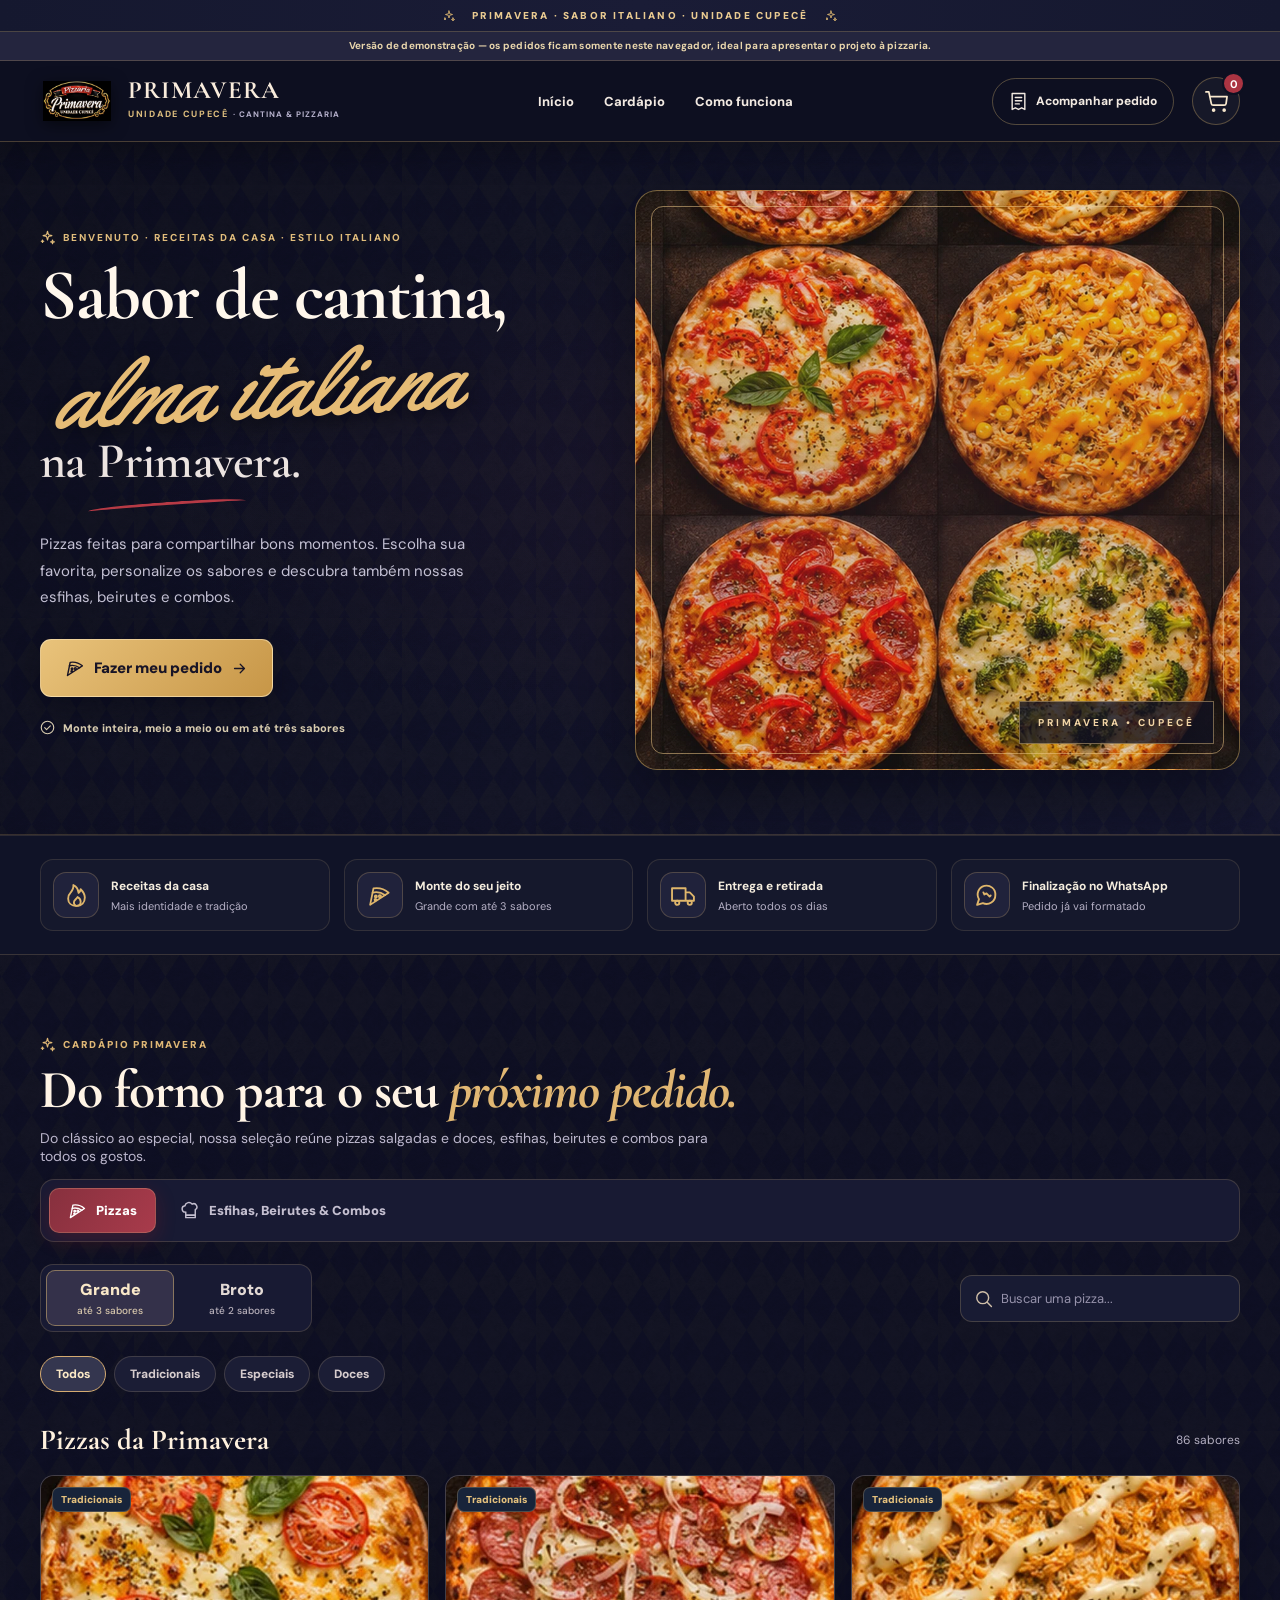
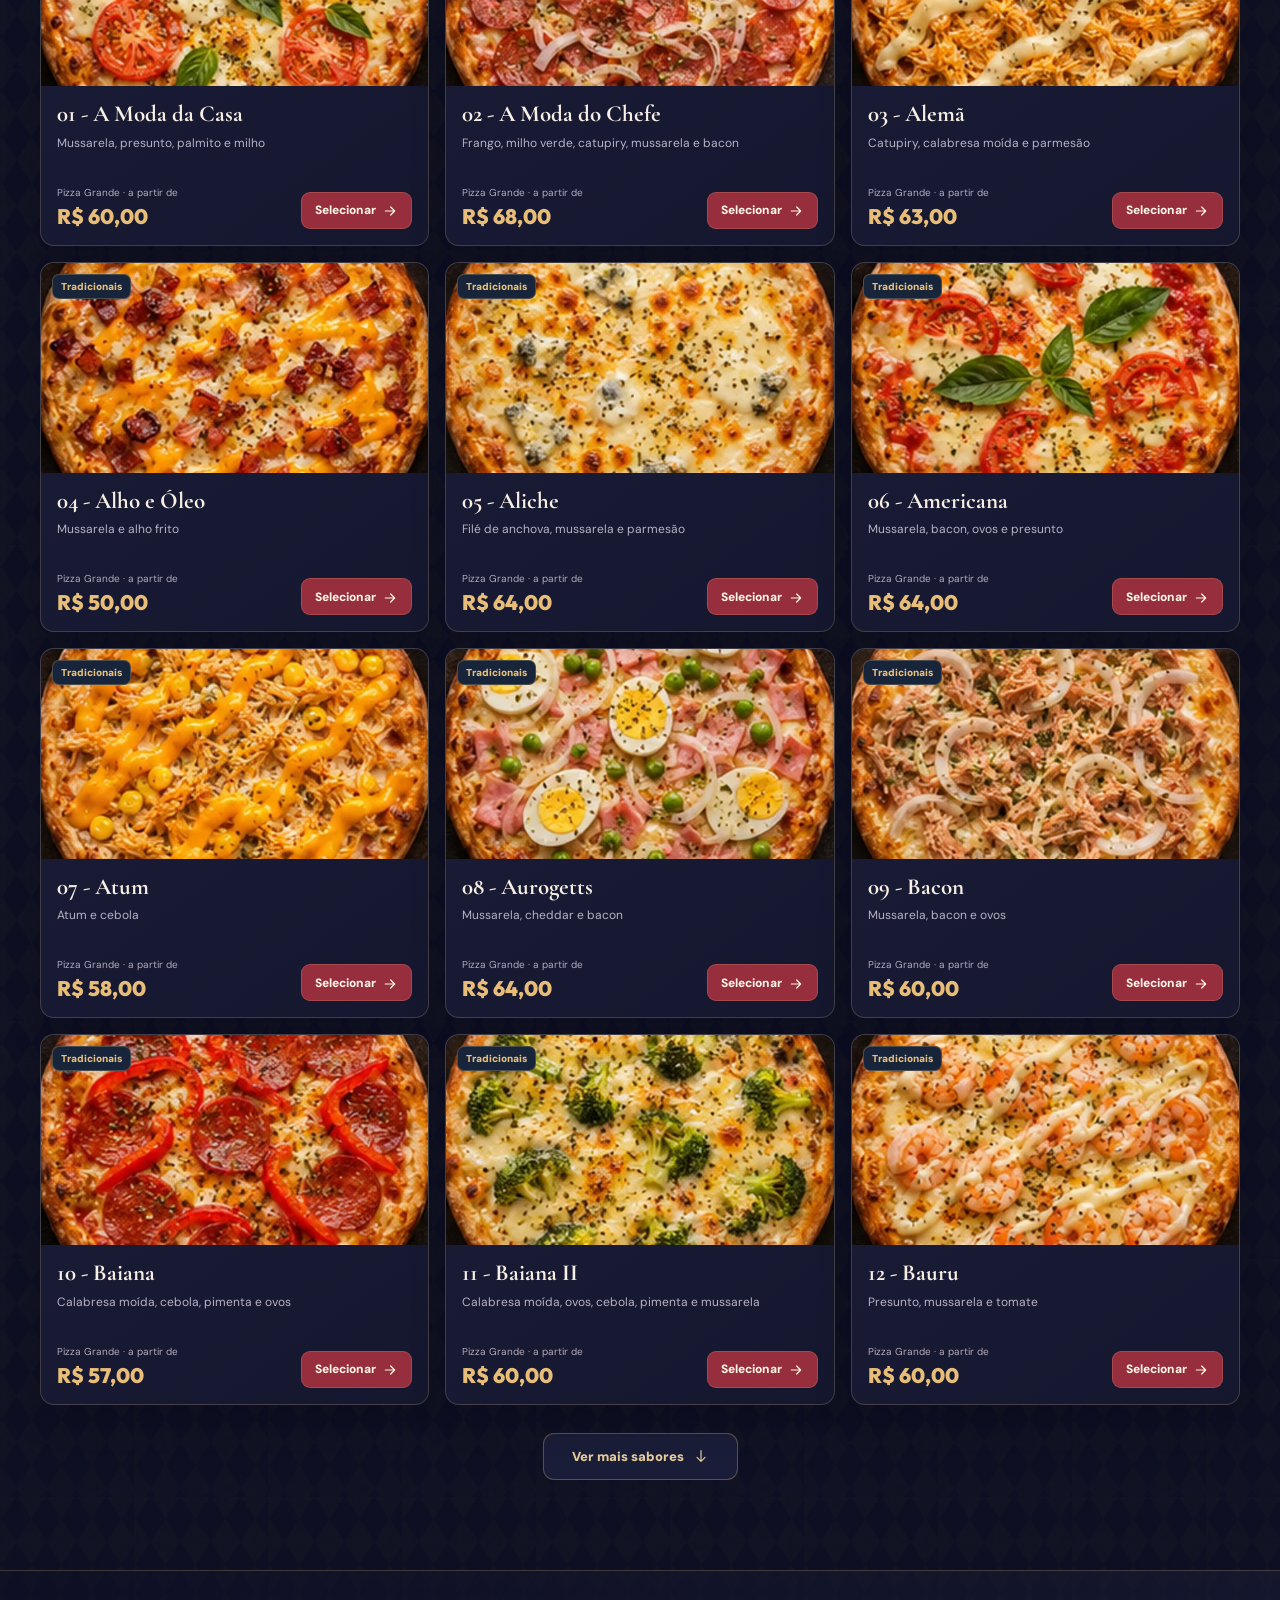
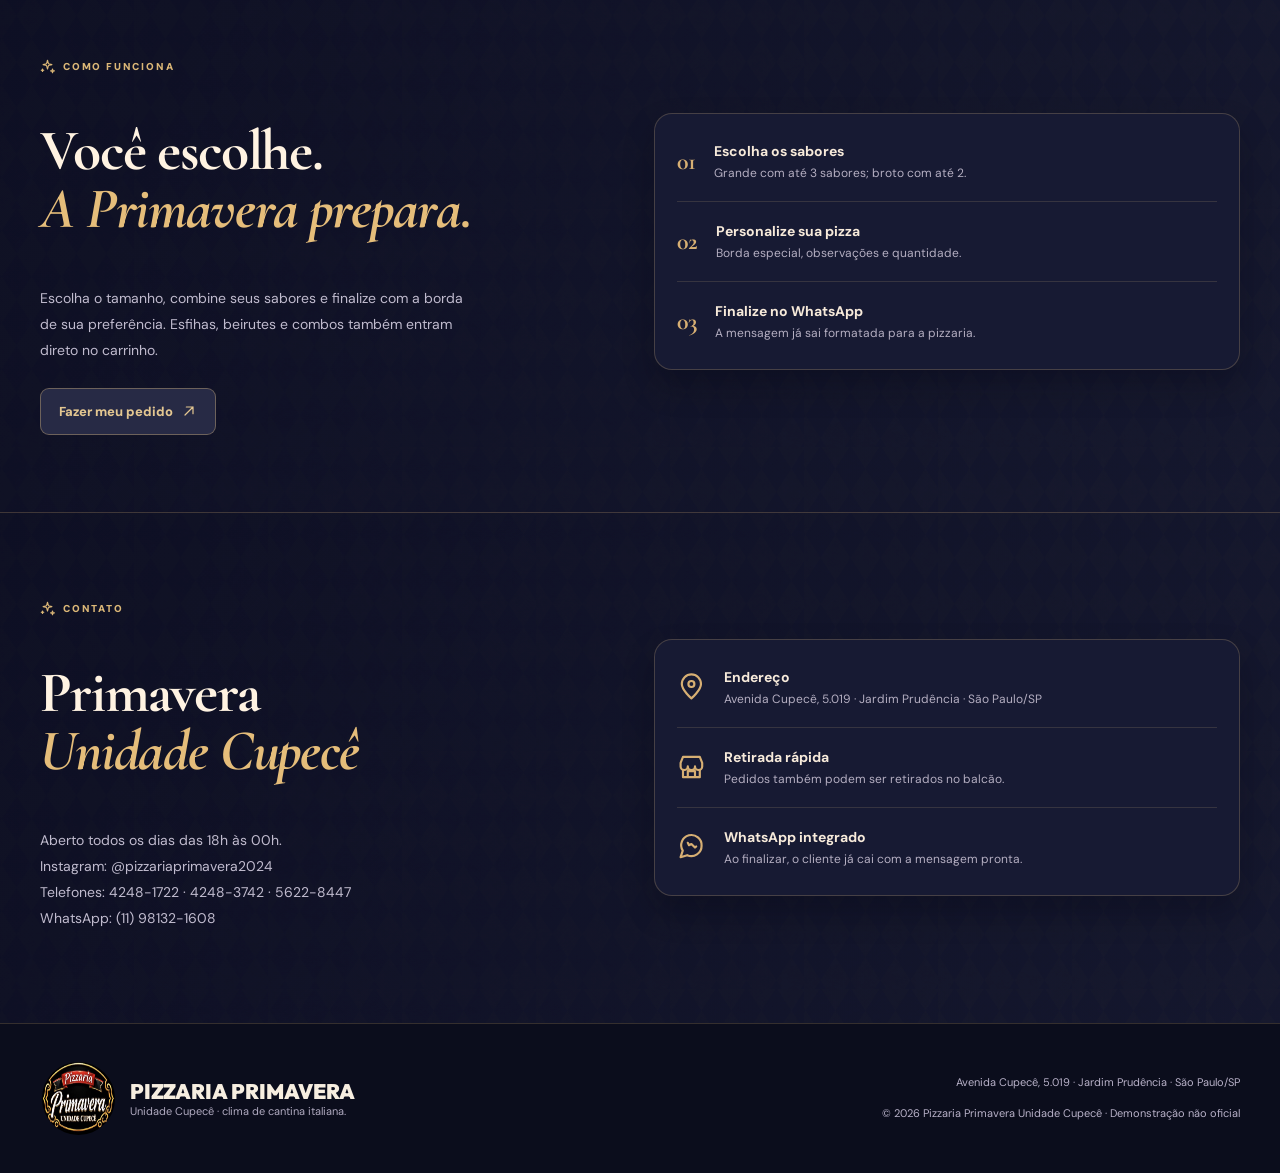
==== commit ecbb2851: "Add files via upload" ====
--- a/index.html
+++ b/index.html
@@ -1,13 +1,13 @@
-<!DOCTYPE html><html lang="pt-BR"><head><meta charset="UTF-8"><meta name="viewport" content="width=device-width,initial-scale=1,viewport-fit=cover"><meta name="theme-color" content="#22120e"><meta name="description" content="Pizzaria Primavera Unidade Cupecê — pizzas, esfihas e beirutes com pedido pelo WhatsApp."><link rel="icon" href="assets/logo.webp"><link rel="preconnect" href="https://fonts.googleapis.com"><link rel="preconnect" href="https://fonts.gstatic.com" crossorigin><link href="https://fonts.googleapis.com/css2?family=Cormorant+Garamond:wght@400;500;600;700&family=DM+Sans:wght@400;500;600;700;800&family=Outfit:wght@400;500;600;700;800;900&family=Yellowtail&display=swap" rel="stylesheet"><link rel="stylesheet" href="styles.css"><link rel="stylesheet" href="premium.css?v=3.0"><link rel="stylesheet" href="extra.css?v=3.0"><script src="demo-api.js?v=1" defer></script><script src="app.js?v=3.1" defer></script><title>Pizzaria Primavera Unidade Cupecê — Cardápio Demo</title></head><body>
+<!DOCTYPE html><html lang="pt-BR"><head><meta charset="UTF-8"><meta name="viewport" content="width=device-width,initial-scale=1,viewport-fit=cover"><meta name="theme-color" content="#101226"><meta name="description" content="Pizzaria Primavera Unidade Cupecê — pizzas, esfihas e beirutes com pedido pelo WhatsApp."><link rel="icon" href="assets/logo.webp"><link rel="preconnect" href="https://fonts.googleapis.com"><link rel="preconnect" href="https://fonts.gstatic.com" crossorigin><link href="https://fonts.googleapis.com/css2?family=Cormorant+Garamond:wght@400;500;600;700&family=DM+Sans:wght@400;500;600;700;800&family=Outfit:wght@400;500;600;700;800;900&family=Yellowtail&display=swap" rel="stylesheet"><link rel="stylesheet" href="styles.css"><link rel="stylesheet" href="premium.css?v=3.0"><link rel="stylesheet" href="extra.css?v=4.0"><script src="demo-api.js?v=1" defer></script><script src="app.js?v=3.1" defer></script><title>Pizzaria Primavera Unidade Cupecê — Cardápio Demo</title><link rel="stylesheet" href="tema-losangos.css?v=4.0"></head><body>
 <div class="topnote"><svg class="ui-icon " aria-hidden="true" focusable="false"><use href="assets/icons.svg?v=3.1#sparkles"></use></svg> &nbsp; PRIMAVERA · SABOR ITALIANO · UNIDADE CUPECÊ &nbsp; <svg class="ui-icon " aria-hidden="true" focusable="false"><use href="assets/icons.svg?v=3.1#sparkles"></use></svg></div>
 <div class="demo-banner" role="note">Versão de demonstração — os pedidos ficam somente neste navegador, ideal para apresentar o projeto à pizzaria.</div>
 <header class="header"><div class="container header-inner"><a href="#inicio" class="brand"><img src="assets/logo.webp" alt="Logo da Pizzaria Primavera Unidade Cupecê"><span>PRIMAVERA <small>UNIDADE CUPECÊ <i>· CANTINA & PIZZARIA</i></small></span></a><nav class="nav"><a href="#inicio">Início</a><a href="#cardapio">Cardápio</a><a href="#sobre">Como funciona</a></nav><div class="header-right"><a href="acompanhar.html" class="track" aria-label="Acompanhar pedido"><svg class="ui-icon " aria-hidden="true" focusable="false"><use href="assets/icons.svg?v=3.1#receipt"></use></svg> <span>Acompanhar pedido</span></a><button id="openCart" class="bag" title="Abrir carrinho" aria-label="Abrir carrinho"><svg class="ui-icon " aria-hidden="true" focusable="false"><use href="assets/icons.svg?v=3.1#cart"></use></svg> <b class="cart-count">0</b></button></div></div></header>
-<main><section class="hero" id="inicio"><div class="hero-backdrop"></div><div class="container hero-grid"><div class="hero-text"><p class="eyebrow"><svg class="ui-icon " aria-hidden="true" focusable="false"><use href="assets/icons.svg?v=3.1#sparkles"></use></svg> BENVENUTO · RECEITAS DA CASA · ESTILO ITALIANO</p><h1>Sabor de cantina,<br><em>alma italiana</em><span>na Primavera.</span></h1><div class="hero-swish"></div><p class="intro">Uma vitrine digital com cara de trattoria: pizzas salgadas e doces, bordas especiais, esfihas, beirutes e combos em uma experiência moderna, bonita e pensada para celular.</p><div class="hero-buttons"><a href="#cardapio" class="btn btn-gold"><svg class="ui-icon " aria-hidden="true" focusable="false"><use href="assets/icons.svg?v=3.1#pizza"></use></svg> Fazer meu pedido <svg class="ui-icon " aria-hidden="true" focusable="false"><use href="assets/icons.svg?v=3.1#arrow-right"></use></svg></a></div><p class="hero-sub"><svg class="ui-icon " aria-hidden="true" focusable="false"><use href="assets/icons.svg?v=3.1#check-circle"></use></svg> Monte inteira, meio a meio ou em até três sabores</p></div></div></section>
+<main><section class="hero" id="inicio"><div class="container hero-grid"><div class="hero-backdrop" role="img" aria-label="Pizzas artesanais em fotografia ilustrativa"></div><div class="hero-text"><p class="eyebrow"><svg class="ui-icon " aria-hidden="true" focusable="false"><use href="assets/icons.svg?v=3.1#sparkles"></use></svg> BENVENUTO · RECEITAS DA CASA · ESTILO ITALIANO</p><h1>Sabor de cantina,<br><em>alma italiana</em><span>na Primavera.</span></h1><div class="hero-swish"></div><p class="intro">Pizzas feitas para compartilhar bons momentos. Escolha sua favorita, personalize os sabores e descubra também nossas esfihas, beirutes e combos.</p><div class="hero-buttons"><a href="#cardapio" class="btn btn-gold"><svg class="ui-icon " aria-hidden="true" focusable="false"><use href="assets/icons.svg?v=3.1#pizza"></use></svg> Fazer meu pedido <svg class="ui-icon " aria-hidden="true" focusable="false"><use href="assets/icons.svg?v=3.1#arrow-right"></use></svg></a></div><p class="hero-sub"><svg class="ui-icon " aria-hidden="true" focusable="false"><use href="assets/icons.svg?v=3.1#check-circle"></use></svg> Monte inteira, meio a meio ou em até três sabores</p></div></div></section>
 <section class="benefits"><div class="container benefits-grid"><div><span><svg class="ui-icon " aria-hidden="true" focusable="false"><use href="assets/icons.svg?v=3.1#flame"></use></svg></span><p><b>Receitas da casa</b><small>Mais identidade e tradição</small></p></div><div><span><svg class="ui-icon " aria-hidden="true" focusable="false"><use href="assets/icons.svg?v=3.1#pizza"></use></svg></span><p><b>Monte do seu jeito</b><small>Grande com até 3 sabores</small></p></div><div><span><svg class="ui-icon " aria-hidden="true" focusable="false"><use href="assets/icons.svg?v=3.1#truck"></use></svg></span><p><b>Entrega e retirada</b><small>Aberto todos os dias</small></p></div><div><span><svg class="ui-icon " aria-hidden="true" focusable="false"><use href="assets/icons.svg?v=3.1#message-circle"></use></svg></span><p><b>Finalização no WhatsApp</b><small>Pedido já vai formatado</small></p></div></div></section>
-<section id="cardapio" class="menu-section"><div class="container"><div class="section-head"><p class="eyebrow red"><svg class="ui-icon " aria-hidden="true" focusable="false"><use href="assets/icons.svg?v=3.1#sparkles"></use></svg> CARDÁPIO PRIMAVERA</p><h2>Do forno para o seu <em>próximo pedido.</em></h2><p>Uma proposta visual mais italiana, elegante e acolhedora, usando o cardápio da Primavera como base.</p></div><div class="tabs"><button class="tab active" data-tab="pizza"><svg class="ui-icon " aria-hidden="true" focusable="false"><use href="assets/icons.svg?v=3.1#pizza"></use></svg> Pizzas</button><button class="tab" data-tab="drink"><svg class="ui-icon " aria-hidden="true" focusable="false"><use href="assets/icons.svg?v=3.1#chef-hat"></use></svg> Esfihas, Beirutes & Combos</button></div>
+<section id="cardapio" class="menu-section"><div class="container"><div class="section-head"><p class="eyebrow red"><svg class="ui-icon " aria-hidden="true" focusable="false"><use href="assets/icons.svg?v=3.1#sparkles"></use></svg> CARDÁPIO PRIMAVERA</p><h2>Do forno para o seu <em>próximo pedido.</em></h2><p>Do clássico ao especial, nossa seleção reúne pizzas salgadas e doces, esfihas, beirutes e combos para todos os gostos.</p></div><div class="tabs"><button class="tab active" data-tab="pizza"><svg class="ui-icon " aria-hidden="true" focusable="false"><use href="assets/icons.svg?v=3.1#pizza"></use></svg> Pizzas</button><button class="tab" data-tab="drink"><svg class="ui-icon " aria-hidden="true" focusable="false"><use href="assets/icons.svg?v=3.1#chef-hat"></use></svg> Esfihas, Beirutes & Combos</button></div>
 <div id="pizzasView"><div class="toolbar"><div class="sizes"><button class="size active" data-size="1049">Grande <small>até 3 sabores</small></button><button class="size" data-size="1122">Broto <small>até 2 sabores</small></button></div><label class="search"><svg class="ui-icon " aria-hidden="true" focusable="false"><use href="assets/icons.svg?v=3.1#search"></use></svg><input id="searchPizza" placeholder="Buscar uma pizza..." type="search"></label></div><div id="categories" class="categories"></div><div class="results-head"><strong id="listTitle">Nossas pizzas</strong><small id="resultCount"></small></div><div class="food-grid" id="pizzaGrid"></div><button id="morePizzas" class="btn btn-outline">Ver mais sabores <svg class="ui-icon " aria-hidden="true" focusable="false"><use href="assets/icons.svg?v=3.1#arrow-down"></use></svg></button></div>
 <div id="drinksView" hidden><div class="toolbar"><strong>Esfihas, beirutes e combos</strong><label class="search"><svg class="ui-icon " aria-hidden="true" focusable="false"><use href="assets/icons.svg?v=3.1#search"></use></svg><input id="searchDrink" type="search" placeholder="Buscar esfiha, beirute ou combo..."></label></div><div class="food-grid" id="drinkGrid"></div><button id="moreDrinks" class="btn btn-outline">Ver mais itens <svg class="ui-icon " aria-hidden="true" focusable="false"><use href="assets/icons.svg?v=3.1#arrow-down"></use></svg></button></div></div></section>
-<section class="about" id="sobre"><div class="container about-grid"><div><p class="eyebrow"><svg class="ui-icon " aria-hidden="true" focusable="false"><use href="assets/icons.svg?v=3.1#sparkles"></use></svg> COMO FUNCIONA</p><h2>Você escolhe.<br><em>A Primavera prepara.</em></h2><p>Mantenho a mesma lógica do site anterior, mas agora com uma atmosfera mais italiana: o cliente escolhe o tamanho, combina os sabores, adiciona borda e finaliza no WhatsApp. Os demais itens entram direto no carrinho.</p><a href="#cardapio">Fazer meu pedido <svg class="ui-icon " aria-hidden="true" focusable="false"><use href="assets/icons.svg?v=3.1#arrow-up-right"></use></svg></a></div><div class="about-steps"><div><b>01</b><span><strong>Escolha os sabores</strong><small>Grande com até 3 sabores; broto com até 2.</small></span></div><div><b>02</b><span><strong>Personalize sua pizza</strong><small>Borda especial, observações e quantidade.</small></span></div><div><b>03</b><span><strong>Finalize no WhatsApp</strong><small>A mensagem já sai formatada para a pizzaria.</small></span></div></div></div></section><section class="about" id="contato"><div class="container about-grid"><div><p class="eyebrow"><svg class="ui-icon " aria-hidden="true" focusable="false"><use href="assets/icons.svg?v=3.1#sparkles"></use></svg> CONTATO</p><h2>Primavera<br><em>Unidade Cupecê</em></h2><p>Aberto todos os dias das 18h às 00h.<br>Instagram: @pizzariaprimavera2024<br>Telefones: 4248-1722 · 4248-3742 · 5622-8447<br>WhatsApp: (11) 98132-1608</p></div><div class="about-steps"><div><b><svg class="ui-icon " aria-hidden="true" focusable="false"><use href="assets/icons.svg?v=3.1#map-pin"></use></svg></b><span><strong>Endereço</strong><small>Avenida Cupecê, 5.019 · Jardim Prudência · São Paulo/SP</small></span></div><div><b><svg class="ui-icon " aria-hidden="true" focusable="false"><use href="assets/icons.svg?v=3.1#store"></use></svg></b><span><strong>Retirada rápida</strong><small>Pedidos também podem ser retirados no balcão.</small></span></div><div><b><svg class="ui-icon " aria-hidden="true" focusable="false"><use href="assets/icons.svg?v=3.1#message-circle"></use></svg></b><span><strong>WhatsApp integrado</strong><small>Ao finalizar, o cliente já cai com a mensagem pronta.</small></span></div></div></div></section></main>
+<section class="about" id="sobre"><div class="container about-grid"><div><p class="eyebrow"><svg class="ui-icon " aria-hidden="true" focusable="false"><use href="assets/icons.svg?v=3.1#sparkles"></use></svg> COMO FUNCIONA</p><h2>Você escolhe.<br><em>A Primavera prepara.</em></h2><p>Escolha o tamanho, combine seus sabores e finalize com a borda de sua preferência. Esfihas, beirutes e combos também entram direto no carrinho.</p><a href="#cardapio">Fazer meu pedido <svg class="ui-icon " aria-hidden="true" focusable="false"><use href="assets/icons.svg?v=3.1#arrow-up-right"></use></svg></a></div><div class="about-steps"><div><b>01</b><span><strong>Escolha os sabores</strong><small>Grande com até 3 sabores; broto com até 2.</small></span></div><div><b>02</b><span><strong>Personalize sua pizza</strong><small>Borda especial, observações e quantidade.</small></span></div><div><b>03</b><span><strong>Finalize no WhatsApp</strong><small>A mensagem já sai formatada para a pizzaria.</small></span></div></div></div></section><section class="about" id="contato"><div class="container about-grid"><div><p class="eyebrow"><svg class="ui-icon " aria-hidden="true" focusable="false"><use href="assets/icons.svg?v=3.1#sparkles"></use></svg> CONTATO</p><h2>Primavera<br><em>Unidade Cupecê</em></h2><p>Aberto todos os dias das 18h às 00h.<br>Instagram: @pizzariaprimavera2024<br>Telefones: 4248-1722 · 4248-3742 · 5622-8447<br>WhatsApp: (11) 98132-1608</p></div><div class="about-steps"><div><b><svg class="ui-icon " aria-hidden="true" focusable="false"><use href="assets/icons.svg?v=3.1#map-pin"></use></svg></b><span><strong>Endereço</strong><small>Avenida Cupecê, 5.019 · Jardim Prudência · São Paulo/SP</small></span></div><div><b><svg class="ui-icon " aria-hidden="true" focusable="false"><use href="assets/icons.svg?v=3.1#store"></use></svg></b><span><strong>Retirada rápida</strong><small>Pedidos também podem ser retirados no balcão.</small></span></div><div><b><svg class="ui-icon " aria-hidden="true" focusable="false"><use href="assets/icons.svg?v=3.1#message-circle"></use></svg></b><span><strong>WhatsApp integrado</strong><small>Ao finalizar, o cliente já cai com a mensagem pronta.</small></span></div></div></div></section></main>
 <footer><div class="container footer-inner"><div class="footer-logo"><img src="assets/logo.webp" alt="Pizzaria Primavera Unidade Cupecê"><span><b>PIZZARIA PRIMAVERA</b><small>Unidade Cupecê · clima de cantina italiana.</small></span></div><div><p>Avenida Cupecê, 5.019 · Jardim Prudência · São Paulo/SP</p><p>© 2026 Pizzaria Primavera Unidade Cupecê · Demonstração não oficial</p></div></div></footer>
 <div class="mobile-nav"><a href="#inicio" aria-label="Início"><svg class="ui-icon " aria-hidden="true" focusable="false"><use href="assets/icons.svg?v=3.1#home"></use></svg><small>Início</small></a><a href="#cardapio" aria-label="Cardápio"><svg class="ui-icon " aria-hidden="true" focusable="false"><use href="assets/icons.svg?v=3.1#pizza"></use></svg><small>Cardápio</small></a><button id="mobileCart" aria-label="Abrir carrinho"><svg class="ui-icon " aria-hidden="true" focusable="false"><use href="assets/icons.svg?v=3.1#cart"></use></svg><small>Carrinho <i class="cart-count">0</i></small></button><a href="acompanhar.html" aria-label="Acompanhar pedidos"><svg class="ui-icon " aria-hidden="true" focusable="false"><use href="assets/icons.svg?v=3.1#receipt"></use></svg><small>Pedidos</small></a></div>
 <div class="overlay" id="builderOverlay" hidden><div class="shade" data-close-builder></div><section class="builder" role="dialog" aria-modal="true" aria-label="Montar sua pizza"><button class="close" data-close-builder aria-label="Fechar"><svg class="ui-icon " aria-hidden="true" focusable="false"><use href="assets/icons.svg?v=3.1#x"></use></svg></button><div id="builderUI"></div></section></div>
--- a/tema-losangos.css
+++ b/tema-losangos.css
@@ -0,0 +1,281 @@
+/* Pizzaria Primavera / Unidade Cupecê — dark argyle visual v4
+   A textura de losangos foi fornecida pelo cliente e é usada sem alteração de estilo.
+   Todos os fundos claros criados na V2 são substituídos intencionalmente abaixo. */
+:root {
+  --ink: #f7f1e7;
+  --red: #ab3442;
+  --red2: #792631;
+  --gold: #e3bd74;
+  --cream: #0e1124;
+  --muted: #b8b5cc;
+  --line: #383955;
+  --white: #faf6ec;
+  --blue-deep:#0d1021;
+  --blue-panel:#171a32;
+  --blue-panel-2:#20233d;
+  --pattern:url('assets/losangos-azul.png');
+  --card-border:rgba(220,191,130,.19);
+}
+html,body{background:#0c0e20;color:var(--ink)}
+body{background-image:linear-gradient(180deg,rgba(11,13,31,.38),rgba(11,13,31,.58)),var(--pattern);background-size:auto,134px 238px;background-repeat:repeat;}
+button,input,textarea,select{font-family:'DM Sans',Arial,sans-serif}
+button:focus-visible,a:focus-visible,input:focus-visible,textarea:focus-visible{outline:2px solid var(--gold);outline-offset:3px}
+.container{width:min(1200px,calc(100% - 50px))}
+/* Navigation: dark ink, ornamental Italian gold, no light bars */
+.topnote{background:linear-gradient(90deg,#15182f 0%,#1a1c36 50%,#15182f 100%);color:#eacb91;border-bottom:1px solid rgba(228,196,126,.26);font-size:10px;letter-spacing:2.2px;padding:9px 12px}
+.topnote .ui-icon{color:#d9b470}
+.demo-banner{background:#24253e;color:#e9d6ac;border-bottom:1px solid rgba(222,186,119,.23);font-size:10px;font-weight:700}
+.header{background:rgba(13,15,32,.94);border-bottom:1px solid rgba(216,176,103,.29);box-shadow:0 12px 30px rgba(0,0,0,.25);backdrop-filter:blur(15px)}
+.header-inner{height:80px;min-height:80px}
+.brand img{width:74px;height:64px;padding:3px;object-fit:contain;border:none;border-radius:8px;background:transparent;box-shadow:none}
+.brand span{font-family:'Cormorant Garamond',Georgia,serif;color:#f9ecdc;font-weight:700;font-size:25px;line-height:.87;letter-spacing:.04em}
+.brand small{color:#dabb7d;font-family:'DM Sans',Arial,sans-serif;font-weight:800;font-size:9px;letter-spacing:1.7px;line-height:1.55;margin-top:7px}
+.brand i{color:#b5b0cb}
+.nav a,.track{color:#f1e9e1}
+.nav a:hover,.track:hover{color:#e7c080}
+.track{border-color:rgba(215,184,115,.35);border-radius:999px}
+.bag{color:#f9e9ce;border-color:rgba(212,175,103,.35);background:rgba(255,255,255,.04)}
+.bag:hover{background:rgba(217,184,117,.1)}
+.cart-count,.mobile-nav i.cart-count{background:var(--red);border-color:#0d1021}
+/* Hero: editorial card next to new Primavera photo; on small screens stack into one deliberate composition */
+.hero{position:relative;min-height:auto;background:linear-gradient(120deg,rgba(9,11,25,.82),rgba(17,20,43,.72)),var(--pattern);background-repeat:repeat;background-size:auto,134px 238px;border-bottom:1px solid rgba(218,178,117,.2);overflow:hidden;padding:48px 0 64px}
+.hero:before{content:'';display:block;position:absolute;inset:0;background:radial-gradient(ellipse at 75% 50%,rgba(95,46,72,.15),transparent 60%);pointer-events:none;opacity:1}
+.hero-grid{position:relative;display:grid;grid-template-columns:minmax(0,1fr) minmax(0,1.08fr);align-items:center;gap:34px;min-height:500px;padding:0}
+.hero-text{order:1;max-width:620px;padding:30px 10px 24px 0;position:relative;background:none;border:0;border-radius:0;box-shadow:none;animation:realeza-fade-in .6s ease both;text-shadow:none}
+.hero .eyebrow{color:#e1bd7c;font-size:10px;font-weight:800;letter-spacing:2px}
+.hero .eyebrow .ui-icon{color:#e1bd7c}
+.hero h1{font-family:'Cormorant Garamond',Georgia,serif;color:#fff7ec;font-size:clamp(3.5rem,5.6vw,6rem);line-height:.91;font-weight:700;letter-spacing:-1.5px;margin:18px 0}
+.hero h1 em{display:block;font-family:'Yellowtail',cursive;color:#e6bc76;font-size:clamp(4.5rem,7.2vw,7.4rem);letter-spacing:0;line-height:1.2;filter:none;transform:rotate(-3deg);margin:0 0 0 12px;text-shadow:0 5px 18px rgba(3,4,14,.5)}
+.hero h1 span{font-family:'Cormorant Garamond',Georgia,serif;color:#ece4e1;font-size:.7em;letter-spacing:-.015em;font-weight:600}
+.hero-swish{width:158px;height:8px;border-top:3px solid #b63a45;border-radius:50%;margin:12px 0 21px 48px;transform:rotate(-4deg)}
+.hero .intro{color:#c4c1d4;font-size:15px;line-height:1.75;max-width:440px}
+.hero-buttons{margin-top:29px}
+.btn-gold{background:linear-gradient(135deg,#e9c37b,#c79647);color:#181426;border:1px solid rgba(255,237,197,.55);box-shadow:0 10px 28px rgba(3,4,13,.3);border-radius:11px}
+.hero-sub{color:#d8ccaf;font-size:11px;margin-top:23px}
+.hero-backdrop{order:2;position:relative;min-height:500px;height:100%;border-radius:22px;background:linear-gradient(180deg,rgba(7,8,20,.08),rgba(7,8,20,.12)),url('assets/hero-italian.webp') center/cover;overflow:hidden;border:1px solid rgba(222,187,117,.46);box-shadow:0 27px 68px rgba(0,0,0,.38)}
+.hero-backdrop::before{content:'';position:absolute;inset:15px;border:1px solid rgba(239,204,141,.52);border-radius:12px;pointer-events:none;background:none}
+.hero-backdrop::after{content:'PRIMAVERA  •  CUPECÊ';position:absolute;right:25px;bottom:25px;top:auto;width:auto;height:auto;letter-spacing:3px;font:800 10px 'DM Sans',sans-serif;border-radius:0;background:rgba(15,16,32,.76);color:#f4d9aa;border:1px solid rgba(225,193,130,.48);padding:14px 18px;box-shadow:none}
+/* Feature ribbon */
+.benefits{background:#101327;border-bottom:1px solid rgba(222,186,123,.2);border-top:1px solid rgba(222,186,123,.14)}
+.benefits-grid{padding:23px 0;gap:14px}
+.benefits-grid>div{background:rgba(255,255,255,.025);border:1px solid rgba(212,186,136,.15);border-radius:13px;padding:12px;box-shadow:none}
+.benefits-grid>div>span{border:1px solid rgba(218,179,113,.25);background:#20223b;color:#dfb66b}
+.benefits b{color:#f5edde;font-size:12px}
+.benefits small{color:#b5b0c5}
+/* All menu/catalogue panels now navy, including search, filters and cards */
+.menu-section{background:linear-gradient(180deg,rgba(11,13,30,.78),rgba(12,14,32,.85)),var(--pattern);background-size:auto,134px 238px;background-repeat:repeat;padding:72px 0 90px}
+.section-head .red{color:#dfb775}
+.section-head h2{font-family:'Cormorant Garamond',Georgia,serif;font-size:clamp(2.8rem,4.2vw,4.6rem);line-height:.95;color:#fff4e5;letter-spacing:-.02em}
+.section-head h2 em{color:#e1b773;font-style:italic}
+.section-head>p:last-child{color:#bcb7cd;max-width:700px}
+.tabs{background:#181a33;border:1px solid var(--card-border);padding:8px;border-radius:14px;box-shadow:none;gap:6px}
+.tab{background:transparent;color:#c4bfd0;border:1px solid transparent;border-radius:10px}
+.tab:hover{background:rgba(255,255,255,.055);color:#fff4e5}
+.tab.active{background:linear-gradient(120deg,#87303e,#a83b4b);border:1px solid rgba(221,173,128,.3);color:#fff}
+.toolbar{margin-top:22px}
+.sizes{background:#181a33;border:1px solid var(--card-border);padding:5px}
+.sizes .size,.size{background:transparent;color:#e2d9d4;border:none}
+.size small{color:#b8b1bb}
+.sizes .size.active,.size.active{background:#34314a;border:1px solid rgba(222,187,117,.5);color:#f9e8c8;box-shadow:none}
+.size.active small{color:#d7c7ac}
+.search{background:#181b33;border:1px solid rgba(216,185,127,.23);color:#d0bfa9}
+.search:focus-within{border-color:#d6b777}
+.search input{color:#f3eadc;background:transparent}
+.search input::placeholder{color:#9692ab}
+.category,.categories .category{background:#1b1d35;border:1px solid rgba(219,192,147,.19);color:#d6cccd}
+.category:hover{border-color:#bba171}
+.category.active,.categories .category.active{background:#34364f;border-color:#d5ab71;color:#fbe9c6}
+.results-head strong{font-family:'Cormorant Garamond',Georgia,serif;font-size:29px;color:#fff1de}
+.results-head small{color:#b4afc1}
+.food-grid{gap:16px}
+.food-card{background:linear-gradient(145deg,#1b1d37,#15172f);border:1px solid rgba(220,190,141,.22);box-shadow:0 16px 35px rgba(2,3,13,.2);border-radius:14px}
+.food-card:hover{transform:translateY(-4px);box-shadow:0 20px 40px rgba(2,3,13,.42);border-color:rgba(228,186,116,.65)}
+.food-pic{background:#28233b}
+.food-tag{background:#18243a;color:#e5c17d;border:1px solid rgba(228,193,131,.25)}
+.food-data{padding:16px}
+.food-data h3{font-family:'Cormorant Garamond',Georgia,serif;font-size:23px;color:#f8efe4;letter-spacing:0;min-height:0;line-height:1.06}
+.food-data p{color:#b7b2c5;line-height:1.55}
+.food-bottom small{color:#b2aabb}
+.food-bottom strong{color:#e7bd78}
+.food-bottom button{background:#962e3e;border:1px solid rgba(240,186,131,.2);color:#fff6e7}
+.food-bottom button:hover{background:#b23d4f}
+.btn-outline{background:#1a1d37;border:1px solid rgba(219,182,122,.32);color:#e4c999}
+.btn-outline:hover{background:#2a2a48}
+.empty{background:#171a32;border-color:rgba(224,190,135,.32);color:#c6bdce}
+/* Editorial sections and footer: dark-to-dark, no white interruptions */
+.about{background:linear-gradient(110deg,rgba(13,15,35,.94),rgba(20,23,45,.9)),var(--pattern);background-size:auto,134px 238px;border-top:1px solid rgba(219,178,117,.23);padding:77px 0}
+.about:nth-of-type(even){background-color:#12152d}
+.about .eyebrow{color:#dbb777}
+.about h2{font-family:'Cormorant Garamond',Georgia,serif;font-weight:700;font-size:clamp(3rem,4.5vw,4.4rem);color:#fff3e2;letter-spacing:-.02em;line-height:1}
+.about h2 em{color:#e5bd7a;font-style:italic}
+.about p:not(.eyebrow){color:#c0bbce;line-height:1.85}
+.about a{background:#272a45;border:1px solid rgba(220,186,126,.39);color:#e4c791;border-radius:9px}
+.about a:hover{background:#35344e}
+.about-steps{background:#171a33;border:1px solid rgba(218,185,127,.24);box-shadow:0 16px 32px rgba(2,3,13,.24);padding:8px 22px}
+.about-steps>div+div{border-top:1px solid rgba(215,185,130,.16)}
+.about-steps b{background:none;box-shadow:none;color:#d7af73;font:900 24px 'Cormorant Garamond',Georgia,serif}
+.about-steps strong{color:#f7eada}
+.about-steps small{color:#b4aec1}
+footer{background:#0b0d1c;border-top:1px solid rgba(219,184,120,.2);color:#f7eee0}
+.footer-logo img{background:transparent;border:none}
+.footer-logo small{color:#b0aac0}
+.footer-inner>div:last-child{color:#b8b1c8}
+.mobile-nav{background:#11152b;border-top:1px solid rgba(214,183,131,.25);box-shadow:0 -5px 20px rgba(0,0,0,.3)}
+.mobile-nav a,.mobile-nav button{color:#e6decf}
+.mobile-nav a:hover,.mobile-nav button:hover{color:#e0c08a}
+/* Builder and cart: Navy panels with controlled contrast, no cream/white surfaces. */
+.overlay .shade{background:rgba(5,6,19,.78)}
+.builder{background:#14182e;border:1px solid rgba(225,188,122,.25);box-shadow:0 35px 90px rgba(0,0,0,.76)}
+.visual-side{background:linear-gradient(155deg,rgba(22,25,49,.92),rgba(19,21,42,.95)),var(--pattern);background-size:auto,134px 238px;border-right:1px solid rgba(215,183,122,.22);color:#f5ecdf}
+.visual-side:before{border-color:rgba(218,182,127,.16)}
+.visual-side .eyebrow{color:#e5c082}
+.visual-side h2{font-family:'Cormorant Garamond',Georgia,serif;color:#fff4e2;font-size:clamp(31px,3.7vw,48px);font-weight:700;letter-spacing:-.02em}
+.visual-side h2 em{color:#e5bd7c;font-family:'Yellowtail',cursive;font-weight:400;font-size:1.14em}
+.visual-note{background:none;border:0;color:#d7c6c5}
+.visual-note b{color:#f0c97d}
+.visual-price{color:#c0b4c9}
+.pizza-preview{border-color:#99704d;box-shadow:0 20px 50px rgba(0,0,0,.5),0 0 0 8px rgba(98,73,87,.3)}
+.builder-main{background:#171a33;color:#f4ebdf}
+.builder-brand-head,.drawer-head{background:linear-gradient(110deg,#822b39,#a73746);border-color:rgba(222,189,128,.22)}
+.builder-brand-head strong{font-family:'Cormorant Garamond',Georgia,serif;font-weight:700;color:#fff1df;font-size:29px}
+.builder-brand-head span{color:#e9ceab}
+.builder-head-content{background:#171a33}
+.builder-main h3{font-family:'Cormorant Garamond',Georgia,serif;color:#f8eddf;font-size:30px;font-weight:700}
+.step-head{color:#e4bb7b}
+.builder-main .helper{color:#bbb5cc}
+.progress span{background:#34334d}
+.progress span.on{background:#ddb572}
+.builder-scroll{background:#171a33;scrollbar-color:#696076 #171a33}
+.choice,.builder-cats button,.flavor-option,.opt{background:#20223d;color:#f5e9dc;border:1px solid rgba(214,181,126,.22)}
+.choice strong,.flavor-option strong,.option-group h4,.field-label{color:#fff0df}
+.choice small,.flavor-option small{color:#bcb3c7}
+.choice.selected,.builder-cats button.active,.opt.selected{background:#30304b;border:1px solid rgba(232,193,122,.7);box-shadow:0 0 0 1px rgba(221,183,115,.09)}
+.parts-switch{background:#20223d;border:1px solid rgba(214,182,126,.2)}
+.parts-btn{background:transparent;color:#e5d8cd}
+.parts-btn.selected{background:#923345;color:#fff}
+.selected-list{background:#1e2139;color:#d2c4c6}
+.chosen-pills button{background:#33334f;color:#f3e5d7}
+.builder-cats button,.search-field{color:#ebdfd3}
+.search-field{background:#20243d;border-color:rgba(220,191,135,.26)}
+.search-field input,.text-input{background:#22253f;color:#f6ebdb;border-color:rgba(216,183,129,.26)}
+.search-field input::placeholder,.text-input::placeholder{color:#aaa6bf}
+.flavor-option.selected{background:#333049;border-color:#e3b777}
+.flavor-option:disabled{opacity:.48}
+.flavor-option em,.opt small{color:#e8be7c}
+.flavor-option .tick{background:transparent;border-color:#786f85}
+.flavor-option.selected .tick{background:#e1b673;border-color:#e1b673;color:#19192d}
+.builder-footer{background:#14172d;border-top:1px solid rgba(218,180,117,.24);box-shadow:0 -7px 20px rgba(0,0,0,.2)}
+.builder-footer .price small{color:#c1b6cc}
+.builder-footer .price strong{color:#e7be77}
+.btn-red{background:linear-gradient(120deg,#e9c27f,#c7964f);color:#1a182b;border:0;box-shadow:0 8px 20px rgba(0,0,0,.25)}
+.btn-red:hover{background:#f0cd92}
+.btn-red:disabled{background:#7c6d75;color:#e5d6cc}
+.btn-soft{background:#252741;color:#e4d9cc;border:1px solid rgba(218,183,130,.25)}
+.review,.info-note{background:#20243c;color:#d9cad2;border:1px solid rgba(217,181,122,.22)}
+.review b{color:#e7bc7b}
+.qty button{background:#30314e;border-color:rgba(213,178,126,.26);color:#f6e9d9}
+.cartpanel{background:#161930;border-color:rgba(214,179,120,.3);color:#f5e9dc}
+.drawer-head h2{font-family:'Cormorant Garamond',Georgia,serif;font-weight:700;color:#fff3df;font-size:28px}
+.drawer-head .close,.builder>.close{background:#34344e;color:#fff1e3;border:1px solid rgba(220,185,126,.26)}
+.cart-scroll{background:#161930;color:#f4ebde}
+.cart-empty h3,.cart-item b,.cart-item .content b,.checkout h3,.success h3{color:#f4ebde}
+.cart-empty p,.cart-item p,.success p{color:#bdb5c7}
+.cart-item,.cart-total{background:#20223d;border-color:rgba(219,185,127,.22);color:#f7ebda}
+.cart-item strong,.total-line.final strong{color:#e8bd74}
+.total-line{color:#c5bac9}
+.total-line b{color:#f8e7d3}
+.total-line.final{border-color:rgba(220,184,127,.2)}
+.checkout h3{font-family:'Cormorant Garamond',Georgia,serif;font-size:25px;font-weight:700}
+.checkout-choice button{background:#20233d;border:1px solid rgba(218,180,120,.24);color:#eee3d6}
+.checkout-choice button.selected{background:#34334e;border-color:#e0b876;color:#f8e9cc}
+.checkout-fields label{color:#e8d9ca}
+.checkout-fields input,.checkout-fields select,.checkout-fields textarea{background:#22243e;color:#f6eadd;border:1px solid rgba(218,187,135,.3)}
+.checkout-fields input::placeholder,.checkout-fields textarea::placeholder{color:#aba6bb}
+.checkout-footer{background:#161930;color:#bdb2c5;box-shadow:0 -7px 15px #15192f}
+.checkout-footer small{color:#c8bfc9}
+.success a.inline{color:#e4bf80}
+.toast{background:#2f324c;color:#faedd8;border:1px solid rgba(229,188,125,.5)}
+/* Follow-up tracking page uses styles.css + extra.css + this theme */
+.utility-head{background:linear-gradient(100deg,rgba(12,14,30,.86),rgba(25,27,49,.9)),var(--pattern);background-size:auto,134px 238px;color:#f6eadc}
+.utility-head h1{color:#f6eadc}
+.utility-head p{color:#c0b7c9}
+.utility-card{background:#191d36;color:#f5eadd;border:1px solid rgba(224,190,127,.28);box-shadow:0 15px 35px rgba(0,0,0,.2)}
+.utility-card h2{color:#fff0dc}
+.recent-order{border-color:rgba(224,190,127,.16)}
+.tracker-back{color:#e0be84}
+.status-row{color:#ede2d6;border-color:rgba(215,177,125,.18)}
+/* precise responsive handling */
+@media(max-width:1024px){
+ .container{width:calc(100% - 40px)}
+ .hero-grid{grid-template-columns:1fr 1fr;gap:22px;min-height:430px}
+ .hero-backdrop{min-height:400px}
+ .hero h1{font-size:clamp(3.1rem,5.4vw,5.6rem)}
+ .hero h1 em{font-size:clamp(4.2rem,7vw,6.5rem)}
+ .hero-text{margin:0;padding:18px 0;width:auto}
+ .food-grid{grid-template-columns:repeat(3,minmax(0,1fr))}
+}
+@media(max-width:800px){
+ .hero-grid{grid-template-columns:1fr;display:grid;gap:0}
+ .hero-backdrop{order:1;min-height:330px;height:330px;border-radius:18px}
+ .hero-text{order:2;max-width:none;margin:-55px 15px 0;padding:25px;z-index:3;border:1px solid rgba(214,177,124,.33);border-radius:16px;background:rgba(20,23,45,.94);box-shadow:0 15px 40px rgba(0,0,0,.35)}
+ .hero{padding:25px 0 45px}
+ .hero h1{font-size:clamp(3rem,7vw,5.6rem)}
+ .hero h1 em{font-size:clamp(4rem,10vw,7rem)}
+ .food-grid{grid-template-columns:repeat(2,minmax(0,1fr))}
+}
+@media(max-width:600px){
+ .container{width:calc(100% - 28px)}
+ .header-inner{height:65px;min-height:65px}
+ .brand img{width:59px;height:54px}
+ .brand span{font-size:19px}
+ .brand small{font-size:7px;letter-spacing:.7px}
+ .hero{padding:18px 0 35px}
+ .hero-grid{display:grid;gap:0;padding:0}
+ .hero-backdrop{order:1;min-height:245px;height:245px;border-radius:16px}
+ .hero-backdrop::before{inset:9px;border-radius:10px}
+ .hero-backdrop::after{bottom:16px;right:16px;letter-spacing:1.4px;padding:8px 11px;font-size:8px}
+ .hero-text{order:2;padding:21px 18px 18px;margin:-39px 10px 0;width:auto;max-width:none;flex:initial}
+ .hero .eyebrow{font-size:8px;letter-spacing:1.1px}
+ .hero h1{font-size:clamp(2.6rem,11.2vw,4rem);margin:9px 0;letter-spacing:-.8px}
+ .hero h1 em{display:block;font-size:clamp(3.7rem,15vw,5.4rem);line-height:1.05;margin:5px 0 0 6px}
+ .hero h1 span{font-size:.72em}
+ .hero-swish{margin:8px 0 12px 20px}
+ .hero .intro{font-size:12px;line-height:1.58}
+ .hero-buttons{margin-top:17px}
+ .hero-sub{display:flex;font-size:9px;line-height:1.4;margin-top:13px}
+ .hero .btn-gold{font-size:12px;padding:12px 13px;min-height:44px}
+ .benefits-grid{grid-template-columns:repeat(2,minmax(0,1fr));gap:8px;padding:12px 0}
+ .benefits-grid>div{padding:9px;gap:7px;min-width:0}
+ .benefits b{font-size:10px}
+ .benefits small{font-size:9px}
+ .menu-section{padding:42px 0 60px}
+ .section-head h2{font-size:2.65rem}
+ .tabs{display:grid;grid-template-columns:1fr 1fr;gap:6px;overflow:visible}
+ .tab{min-width:0;white-space:normal;font-size:11px;line-height:1.2;padding:11px 6px;justify-content:center}
+ .tab .ui-icon{flex:0 0 auto}
+ .toolbar{align-items:stretch}
+ .sizes{width:100%}
+ .size{flex:1;min-width:0}
+ .search{min-width:0;width:100%}
+ .food-grid{grid-template-columns:repeat(2,minmax(0,1fr));gap:10px}
+ .food-card{border-radius:11px}
+ .food-data{padding:11px}
+ .food-data h3{font-size:18px;min-height:0;line-height:1.05}
+ .food-data p{font-size:10px;min-height:42px}
+ .food-bottom strong{font-size:17px}
+ .food-bottom button{width:100%;min-width:0;height:35px}
+ .builder{border:0;border-radius:0}
+ .visual-side{border-right:none;border-bottom:1px solid rgba(218,184,127,.19)}
+ .visual-side h2{font-size:23px}
+ .builder-brand-head strong{font-size:23px}
+ .builder-main h3{font-size:25px}
+ .cartpanel{border-left:none}
+ .mobile-nav{background:#13162c;border-color:rgba(221,184,120,.27)}
+}
+@media(max-width:360px){
+ .hero h1{font-size:2.45rem}
+ .hero h1 em{font-size:3.55rem}
+ .brand span{display:none}
+ .tabs .tab{font-size:10px}
+}
+@media(prefers-reduced-motion:reduce){.hero-text{animation:none}}
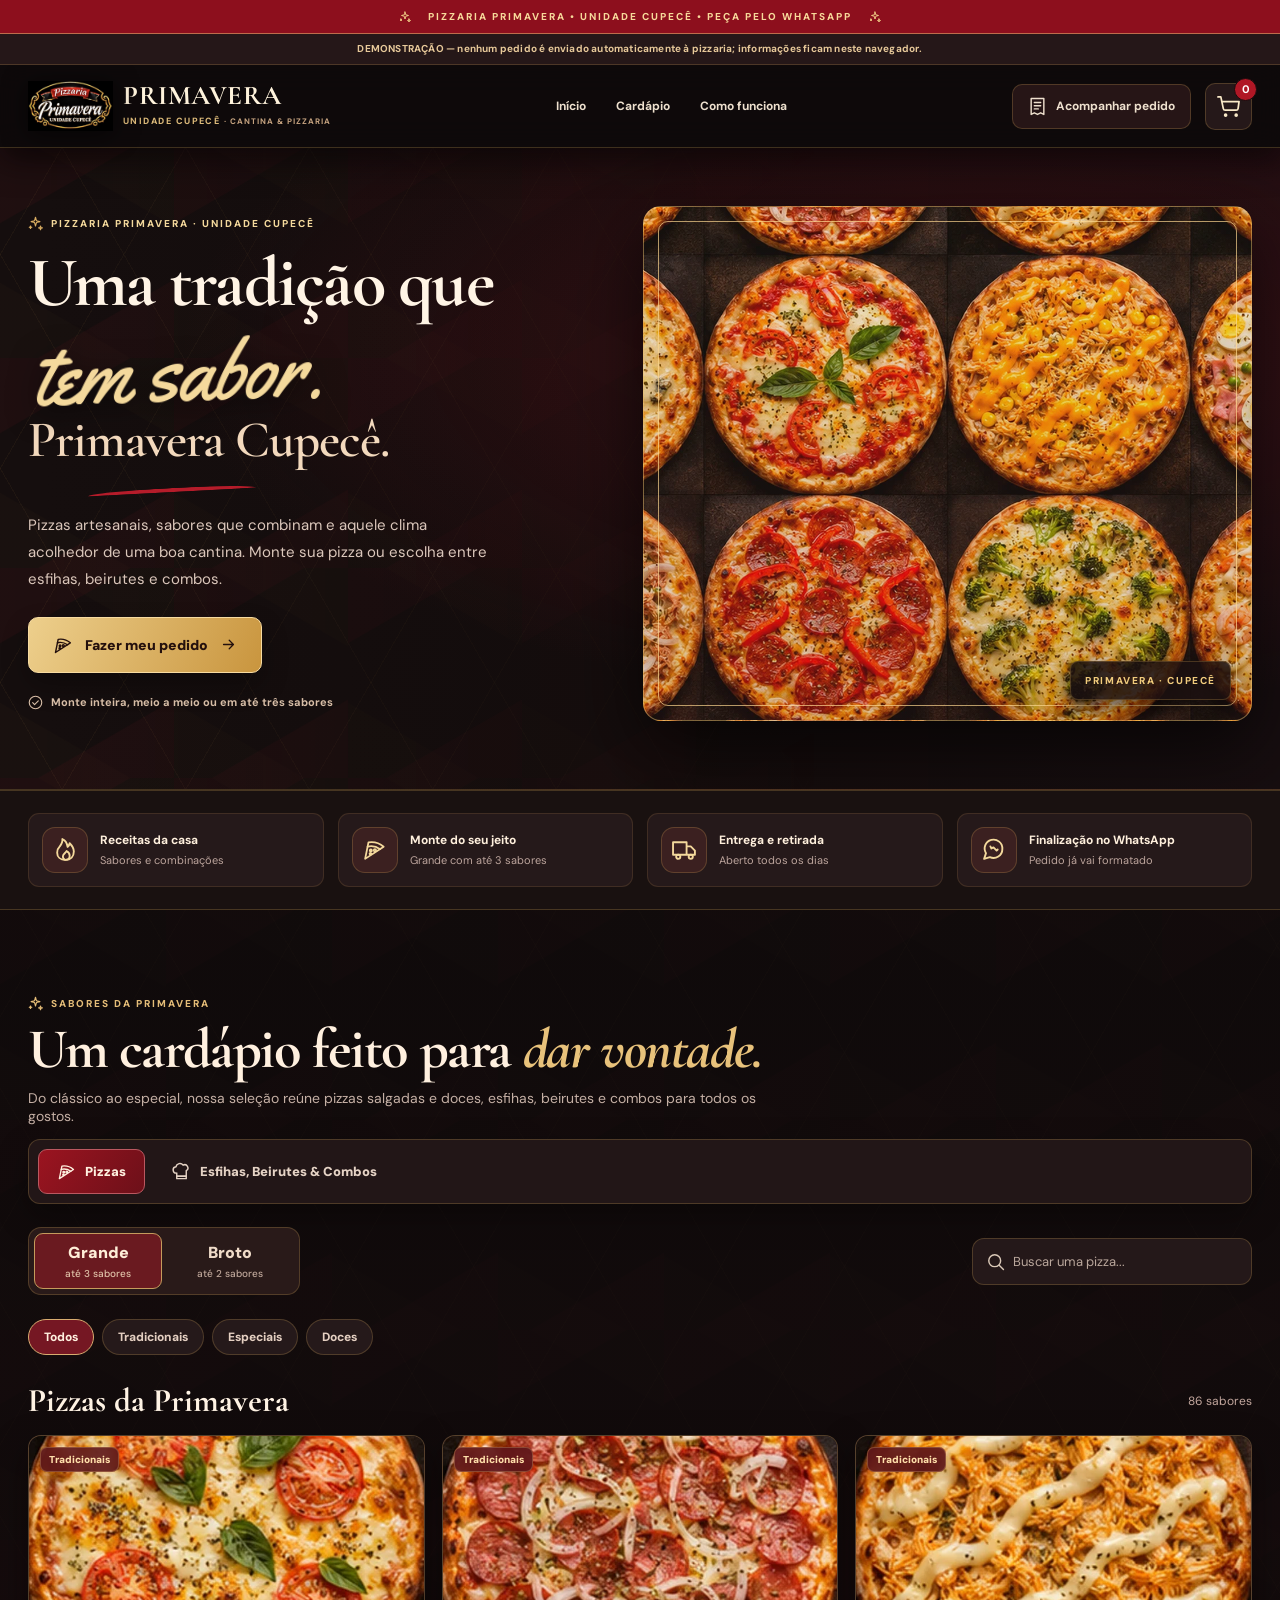
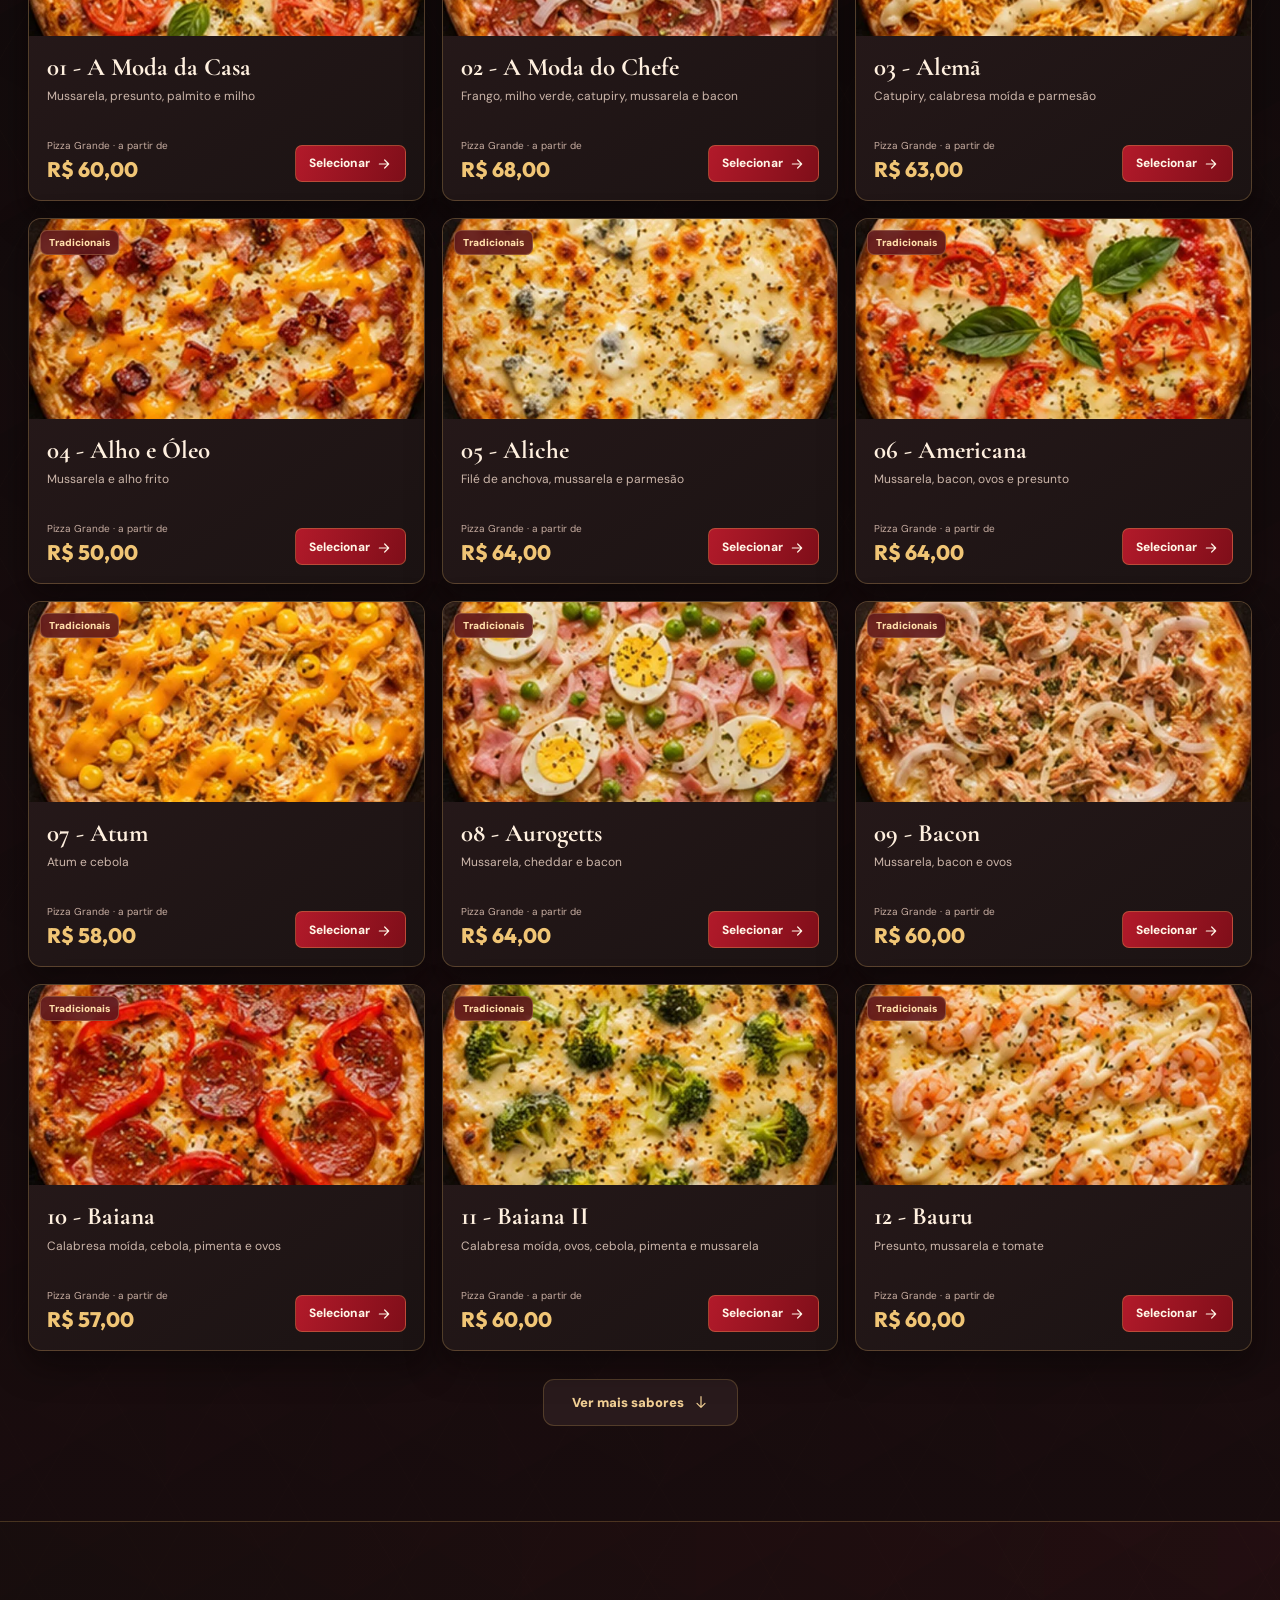
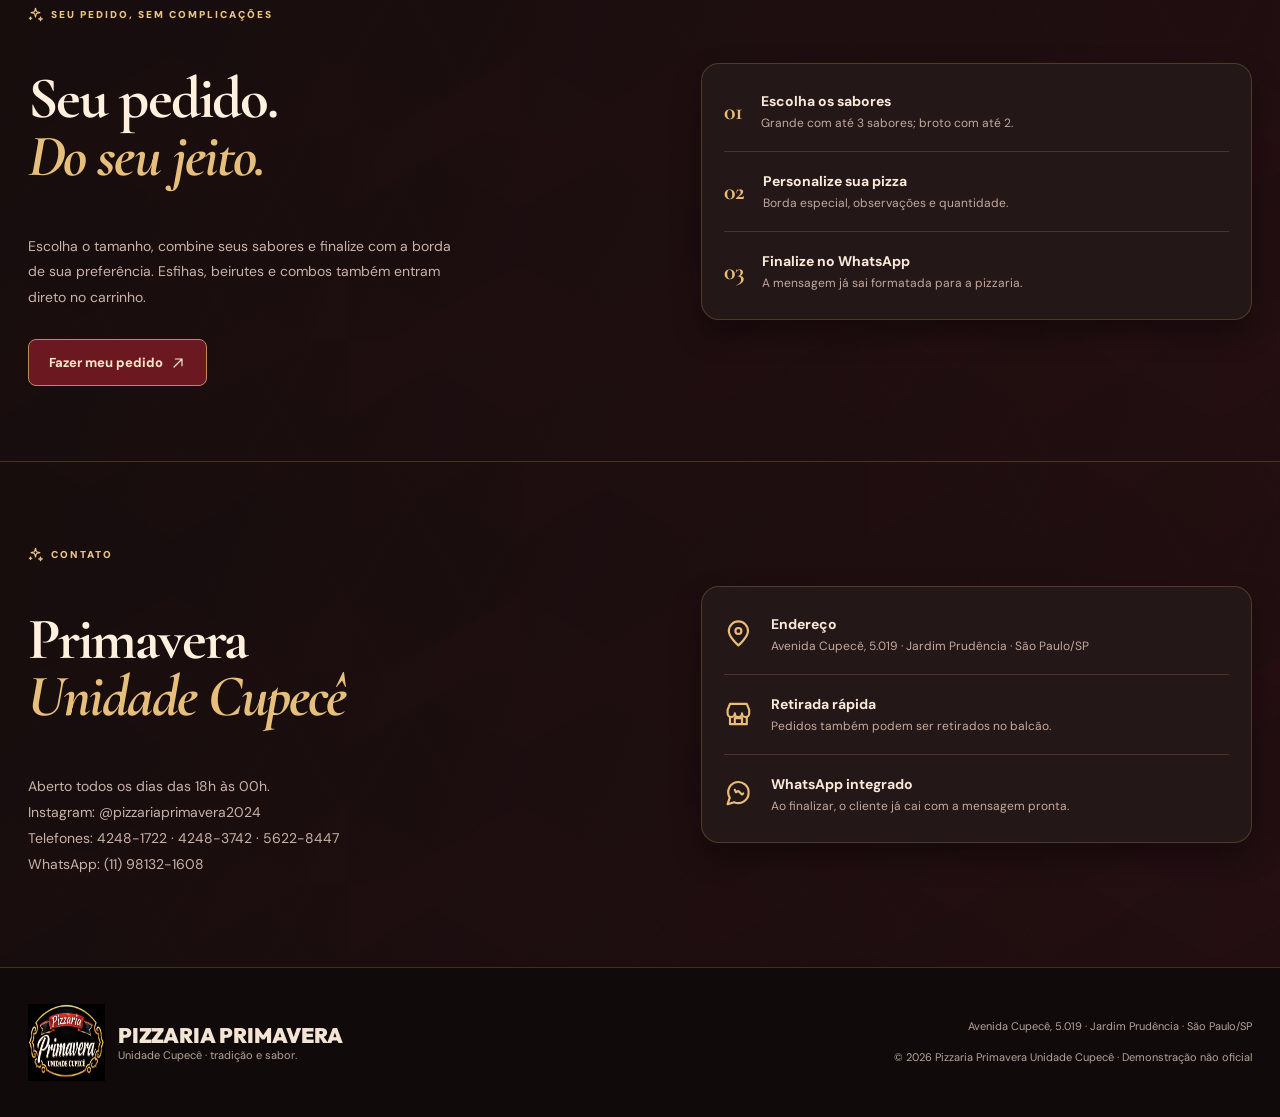
==== commit b10df84f: "Add files via upload" ====
--- a/index.html
+++ b/index.html
@@ -1,14 +1,14 @@
-<!DOCTYPE html><html lang="pt-BR"><head><meta charset="UTF-8"><meta name="viewport" content="width=device-width,initial-scale=1,viewport-fit=cover"><meta name="theme-color" content="#101226"><meta name="description" content="Pizzaria Primavera Unidade Cupecê — pizzas, esfihas e beirutes com pedido pelo WhatsApp."><link rel="icon" href="assets/logo.webp"><link rel="preconnect" href="https://fonts.googleapis.com"><link rel="preconnect" href="https://fonts.gstatic.com" crossorigin><link href="https://fonts.googleapis.com/css2?family=Cormorant+Garamond:wght@400;500;600;700&family=DM+Sans:wght@400;500;600;700;800&family=Outfit:wght@400;500;600;700;800;900&family=Yellowtail&display=swap" rel="stylesheet"><link rel="stylesheet" href="styles.css"><link rel="stylesheet" href="premium.css?v=3.0"><link rel="stylesheet" href="extra.css?v=4.0"><script src="demo-api.js?v=1" defer></script><script src="app.js?v=3.1" defer></script><title>Pizzaria Primavera Unidade Cupecê — Cardápio Demo</title><link rel="stylesheet" href="tema-losangos.css?v=4.0"></head><body>
-<div class="topnote"><svg class="ui-icon " aria-hidden="true" focusable="false"><use href="assets/icons.svg?v=3.1#sparkles"></use></svg> &nbsp; PRIMAVERA · SABOR ITALIANO · UNIDADE CUPECÊ &nbsp; <svg class="ui-icon " aria-hidden="true" focusable="false"><use href="assets/icons.svg?v=3.1#sparkles"></use></svg></div>
-<div class="demo-banner" role="note">Versão de demonstração — os pedidos ficam somente neste navegador, ideal para apresentar o projeto à pizzaria.</div>
+<!DOCTYPE html><html lang="pt-BR"><head><meta charset="UTF-8"><meta name="viewport" content="width=device-width,initial-scale=1,viewport-fit=cover"><meta name="theme-color" content="#0d0b0b"><meta name="description" content="Pizzaria Primavera Unidade Cupecê — pizzas, esfihas e beirutes com pedido pelo WhatsApp."><link rel="icon" href="assets/logo.webp"><link rel="preconnect" href="https://fonts.googleapis.com"><link rel="preconnect" href="https://fonts.gstatic.com" crossorigin><link href="https://fonts.googleapis.com/css2?family=Cormorant+Garamond:wght@400;500;600;700&family=DM+Sans:wght@400;500;600;700;800&family=Outfit:wght@400;500;600;700;800;900&family=Yellowtail&display=swap" rel="stylesheet"><link rel="stylesheet" href="styles.css"><link rel="stylesheet" href="premium.css?v=3.0"><link rel="stylesheet" href="extra.css?v=5.0"><script src="demo-api.js?v=1" defer></script><script src="app.js?v=3.1" defer></script><title>Pizzaria Primavera Unidade Cupecê — Cardápio Demo</title><link rel="stylesheet" href="primavera-v5.css?v=5.0"></head><body>
+<div class="topnote"><svg class="ui-icon " aria-hidden="true" focusable="false"><use href="assets/icons.svg?v=3.1#sparkles"></use></svg> &nbsp; PIZZARIA PRIMAVERA  •  UNIDADE CUPECÊ  •  PEÇA PELO WHATSAPP &nbsp; <svg class="ui-icon " aria-hidden="true" focusable="false"><use href="assets/icons.svg?v=3.1#sparkles"></use></svg></div>
+<div class="demo-banner" role="note">DEMONSTRAÇÃO — nenhum pedido é enviado automaticamente à pizzaria; informações ficam neste navegador.</div>
 <header class="header"><div class="container header-inner"><a href="#inicio" class="brand"><img src="assets/logo.webp" alt="Logo da Pizzaria Primavera Unidade Cupecê"><span>PRIMAVERA <small>UNIDADE CUPECÊ <i>· CANTINA & PIZZARIA</i></small></span></a><nav class="nav"><a href="#inicio">Início</a><a href="#cardapio">Cardápio</a><a href="#sobre">Como funciona</a></nav><div class="header-right"><a href="acompanhar.html" class="track" aria-label="Acompanhar pedido"><svg class="ui-icon " aria-hidden="true" focusable="false"><use href="assets/icons.svg?v=3.1#receipt"></use></svg> <span>Acompanhar pedido</span></a><button id="openCart" class="bag" title="Abrir carrinho" aria-label="Abrir carrinho"><svg class="ui-icon " aria-hidden="true" focusable="false"><use href="assets/icons.svg?v=3.1#cart"></use></svg> <b class="cart-count">0</b></button></div></div></header>
-<main><section class="hero" id="inicio"><div class="container hero-grid"><div class="hero-backdrop" role="img" aria-label="Pizzas artesanais em fotografia ilustrativa"></div><div class="hero-text"><p class="eyebrow"><svg class="ui-icon " aria-hidden="true" focusable="false"><use href="assets/icons.svg?v=3.1#sparkles"></use></svg> BENVENUTO · RECEITAS DA CASA · ESTILO ITALIANO</p><h1>Sabor de cantina,<br><em>alma italiana</em><span>na Primavera.</span></h1><div class="hero-swish"></div><p class="intro">Pizzas feitas para compartilhar bons momentos. Escolha sua favorita, personalize os sabores e descubra também nossas esfihas, beirutes e combos.</p><div class="hero-buttons"><a href="#cardapio" class="btn btn-gold"><svg class="ui-icon " aria-hidden="true" focusable="false"><use href="assets/icons.svg?v=3.1#pizza"></use></svg> Fazer meu pedido <svg class="ui-icon " aria-hidden="true" focusable="false"><use href="assets/icons.svg?v=3.1#arrow-right"></use></svg></a></div><p class="hero-sub"><svg class="ui-icon " aria-hidden="true" focusable="false"><use href="assets/icons.svg?v=3.1#check-circle"></use></svg> Monte inteira, meio a meio ou em até três sabores</p></div></div></section>
-<section class="benefits"><div class="container benefits-grid"><div><span><svg class="ui-icon " aria-hidden="true" focusable="false"><use href="assets/icons.svg?v=3.1#flame"></use></svg></span><p><b>Receitas da casa</b><small>Mais identidade e tradição</small></p></div><div><span><svg class="ui-icon " aria-hidden="true" focusable="false"><use href="assets/icons.svg?v=3.1#pizza"></use></svg></span><p><b>Monte do seu jeito</b><small>Grande com até 3 sabores</small></p></div><div><span><svg class="ui-icon " aria-hidden="true" focusable="false"><use href="assets/icons.svg?v=3.1#truck"></use></svg></span><p><b>Entrega e retirada</b><small>Aberto todos os dias</small></p></div><div><span><svg class="ui-icon " aria-hidden="true" focusable="false"><use href="assets/icons.svg?v=3.1#message-circle"></use></svg></span><p><b>Finalização no WhatsApp</b><small>Pedido já vai formatado</small></p></div></div></section>
-<section id="cardapio" class="menu-section"><div class="container"><div class="section-head"><p class="eyebrow red"><svg class="ui-icon " aria-hidden="true" focusable="false"><use href="assets/icons.svg?v=3.1#sparkles"></use></svg> CARDÁPIO PRIMAVERA</p><h2>Do forno para o seu <em>próximo pedido.</em></h2><p>Do clássico ao especial, nossa seleção reúne pizzas salgadas e doces, esfihas, beirutes e combos para todos os gostos.</p></div><div class="tabs"><button class="tab active" data-tab="pizza"><svg class="ui-icon " aria-hidden="true" focusable="false"><use href="assets/icons.svg?v=3.1#pizza"></use></svg> Pizzas</button><button class="tab" data-tab="drink"><svg class="ui-icon " aria-hidden="true" focusable="false"><use href="assets/icons.svg?v=3.1#chef-hat"></use></svg> Esfihas, Beirutes & Combos</button></div>
+<main><section class="hero" id="inicio"><div class="container hero-grid"><div class="hero-backdrop" role="img" aria-label="Pizzas artesanais em fotografia ilustrativa"></div><div class="hero-text"><p class="eyebrow"><svg class="ui-icon " aria-hidden="true" focusable="false"><use href="assets/icons.svg?v=3.1#sparkles"></use></svg> PIZZARIA PRIMAVERA · UNIDADE CUPECÊ</p><h1>Uma tradição que<br><em>tem sabor.</em><span>Primavera Cupecê.</span></h1><div class="hero-swish"></div><p class="intro">Pizzas artesanais, sabores que combinam e aquele clima acolhedor de uma boa cantina. Monte sua pizza ou escolha entre esfihas, beirutes e combos.</p><div class="hero-buttons"><a href="#cardapio" class="btn btn-gold"><svg class="ui-icon " aria-hidden="true" focusable="false"><use href="assets/icons.svg?v=3.1#pizza"></use></svg> Fazer meu pedido <svg class="ui-icon " aria-hidden="true" focusable="false"><use href="assets/icons.svg?v=3.1#arrow-right"></use></svg></a></div><p class="hero-sub"><svg class="ui-icon " aria-hidden="true" focusable="false"><use href="assets/icons.svg?v=3.1#check-circle"></use></svg> Monte inteira, meio a meio ou em até três sabores</p></div></div></section>
+<section class="benefits"><div class="container benefits-grid"><div><span><svg class="ui-icon " aria-hidden="true" focusable="false"><use href="assets/icons.svg?v=3.1#flame"></use></svg></span><p><b>Receitas da casa</b><small>Sabores e combinações</small></p></div><div><span><svg class="ui-icon " aria-hidden="true" focusable="false"><use href="assets/icons.svg?v=3.1#pizza"></use></svg></span><p><b>Monte do seu jeito</b><small>Grande com até 3 sabores</small></p></div><div><span><svg class="ui-icon " aria-hidden="true" focusable="false"><use href="assets/icons.svg?v=3.1#truck"></use></svg></span><p><b>Entrega e retirada</b><small>Aberto todos os dias</small></p></div><div><span><svg class="ui-icon " aria-hidden="true" focusable="false"><use href="assets/icons.svg?v=3.1#message-circle"></use></svg></span><p><b>Finalização no WhatsApp</b><small>Pedido já vai formatado</small></p></div></div></section>
+<section id="cardapio" class="menu-section"><div class="container"><div class="section-head"><p class="eyebrow red"><svg class="ui-icon " aria-hidden="true" focusable="false"><use href="assets/icons.svg?v=3.1#sparkles"></use></svg> SABORES DA PRIMAVERA</p><h2>Um cardápio feito para <em>dar vontade.</em></h2><p>Do clássico ao especial, nossa seleção reúne pizzas salgadas e doces, esfihas, beirutes e combos para todos os gostos.</p></div><div class="tabs"><button class="tab active" data-tab="pizza"><svg class="ui-icon " aria-hidden="true" focusable="false"><use href="assets/icons.svg?v=3.1#pizza"></use></svg> Pizzas</button><button class="tab" data-tab="drink"><svg class="ui-icon " aria-hidden="true" focusable="false"><use href="assets/icons.svg?v=3.1#chef-hat"></use></svg> Esfihas, Beirutes & Combos</button></div>
 <div id="pizzasView"><div class="toolbar"><div class="sizes"><button class="size active" data-size="1049">Grande <small>até 3 sabores</small></button><button class="size" data-size="1122">Broto <small>até 2 sabores</small></button></div><label class="search"><svg class="ui-icon " aria-hidden="true" focusable="false"><use href="assets/icons.svg?v=3.1#search"></use></svg><input id="searchPizza" placeholder="Buscar uma pizza..." type="search"></label></div><div id="categories" class="categories"></div><div class="results-head"><strong id="listTitle">Nossas pizzas</strong><small id="resultCount"></small></div><div class="food-grid" id="pizzaGrid"></div><button id="morePizzas" class="btn btn-outline">Ver mais sabores <svg class="ui-icon " aria-hidden="true" focusable="false"><use href="assets/icons.svg?v=3.1#arrow-down"></use></svg></button></div>
 <div id="drinksView" hidden><div class="toolbar"><strong>Esfihas, beirutes e combos</strong><label class="search"><svg class="ui-icon " aria-hidden="true" focusable="false"><use href="assets/icons.svg?v=3.1#search"></use></svg><input id="searchDrink" type="search" placeholder="Buscar esfiha, beirute ou combo..."></label></div><div class="food-grid" id="drinkGrid"></div><button id="moreDrinks" class="btn btn-outline">Ver mais itens <svg class="ui-icon " aria-hidden="true" focusable="false"><use href="assets/icons.svg?v=3.1#arrow-down"></use></svg></button></div></div></section>
-<section class="about" id="sobre"><div class="container about-grid"><div><p class="eyebrow"><svg class="ui-icon " aria-hidden="true" focusable="false"><use href="assets/icons.svg?v=3.1#sparkles"></use></svg> COMO FUNCIONA</p><h2>Você escolhe.<br><em>A Primavera prepara.</em></h2><p>Escolha o tamanho, combine seus sabores e finalize com a borda de sua preferência. Esfihas, beirutes e combos também entram direto no carrinho.</p><a href="#cardapio">Fazer meu pedido <svg class="ui-icon " aria-hidden="true" focusable="false"><use href="assets/icons.svg?v=3.1#arrow-up-right"></use></svg></a></div><div class="about-steps"><div><b>01</b><span><strong>Escolha os sabores</strong><small>Grande com até 3 sabores; broto com até 2.</small></span></div><div><b>02</b><span><strong>Personalize sua pizza</strong><small>Borda especial, observações e quantidade.</small></span></div><div><b>03</b><span><strong>Finalize no WhatsApp</strong><small>A mensagem já sai formatada para a pizzaria.</small></span></div></div></div></section><section class="about" id="contato"><div class="container about-grid"><div><p class="eyebrow"><svg class="ui-icon " aria-hidden="true" focusable="false"><use href="assets/icons.svg?v=3.1#sparkles"></use></svg> CONTATO</p><h2>Primavera<br><em>Unidade Cupecê</em></h2><p>Aberto todos os dias das 18h às 00h.<br>Instagram: @pizzariaprimavera2024<br>Telefones: 4248-1722 · 4248-3742 · 5622-8447<br>WhatsApp: (11) 98132-1608</p></div><div class="about-steps"><div><b><svg class="ui-icon " aria-hidden="true" focusable="false"><use href="assets/icons.svg?v=3.1#map-pin"></use></svg></b><span><strong>Endereço</strong><small>Avenida Cupecê, 5.019 · Jardim Prudência · São Paulo/SP</small></span></div><div><b><svg class="ui-icon " aria-hidden="true" focusable="false"><use href="assets/icons.svg?v=3.1#store"></use></svg></b><span><strong>Retirada rápida</strong><small>Pedidos também podem ser retirados no balcão.</small></span></div><div><b><svg class="ui-icon " aria-hidden="true" focusable="false"><use href="assets/icons.svg?v=3.1#message-circle"></use></svg></b><span><strong>WhatsApp integrado</strong><small>Ao finalizar, o cliente já cai com a mensagem pronta.</small></span></div></div></div></section></main>
-<footer><div class="container footer-inner"><div class="footer-logo"><img src="assets/logo.webp" alt="Pizzaria Primavera Unidade Cupecê"><span><b>PIZZARIA PRIMAVERA</b><small>Unidade Cupecê · clima de cantina italiana.</small></span></div><div><p>Avenida Cupecê, 5.019 · Jardim Prudência · São Paulo/SP</p><p>© 2026 Pizzaria Primavera Unidade Cupecê · Demonstração não oficial</p></div></div></footer>
+<section class="about" id="sobre"><div class="container about-grid"><div><p class="eyebrow"><svg class="ui-icon " aria-hidden="true" focusable="false"><use href="assets/icons.svg?v=3.1#sparkles"></use></svg> SEU PEDIDO, SEM COMPLICAÇÕES</p><h2>Seu pedido.<br><em>Do seu jeito.</em></h2><p>Escolha o tamanho, combine seus sabores e finalize com a borda de sua preferência. Esfihas, beirutes e combos também entram direto no carrinho.</p><a href="#cardapio">Fazer meu pedido <svg class="ui-icon " aria-hidden="true" focusable="false"><use href="assets/icons.svg?v=3.1#arrow-up-right"></use></svg></a></div><div class="about-steps"><div><b>01</b><span><strong>Escolha os sabores</strong><small>Grande com até 3 sabores; broto com até 2.</small></span></div><div><b>02</b><span><strong>Personalize sua pizza</strong><small>Borda especial, observações e quantidade.</small></span></div><div><b>03</b><span><strong>Finalize no WhatsApp</strong><small>A mensagem já sai formatada para a pizzaria.</small></span></div></div></div></section><section class="about" id="contato"><div class="container about-grid"><div><p class="eyebrow"><svg class="ui-icon " aria-hidden="true" focusable="false"><use href="assets/icons.svg?v=3.1#sparkles"></use></svg> CONTATO</p><h2>Primavera<br><em>Unidade Cupecê</em></h2><p>Aberto todos os dias das 18h às 00h.<br>Instagram: @pizzariaprimavera2024<br>Telefones: 4248-1722 · 4248-3742 · 5622-8447<br>WhatsApp: (11) 98132-1608</p></div><div class="about-steps"><div><b><svg class="ui-icon " aria-hidden="true" focusable="false"><use href="assets/icons.svg?v=3.1#map-pin"></use></svg></b><span><strong>Endereço</strong><small>Avenida Cupecê, 5.019 · Jardim Prudência · São Paulo/SP</small></span></div><div><b><svg class="ui-icon " aria-hidden="true" focusable="false"><use href="assets/icons.svg?v=3.1#store"></use></svg></b><span><strong>Retirada rápida</strong><small>Pedidos também podem ser retirados no balcão.</small></span></div><div><b><svg class="ui-icon " aria-hidden="true" focusable="false"><use href="assets/icons.svg?v=3.1#message-circle"></use></svg></b><span><strong>WhatsApp integrado</strong><small>Ao finalizar, o cliente já cai com a mensagem pronta.</small></span></div></div></div></section></main>
+<footer><div class="container footer-inner"><div class="footer-logo"><img src="assets/logo.webp" alt="Pizzaria Primavera Unidade Cupecê"><span><b>PIZZARIA PRIMAVERA</b><small>Unidade Cupecê · tradição e sabor.</small></span></div><div><p>Avenida Cupecê, 5.019 · Jardim Prudência · São Paulo/SP</p><p>© 2026 Pizzaria Primavera Unidade Cupecê · Demonstração não oficial</p></div></div></footer>
 <div class="mobile-nav"><a href="#inicio" aria-label="Início"><svg class="ui-icon " aria-hidden="true" focusable="false"><use href="assets/icons.svg?v=3.1#home"></use></svg><small>Início</small></a><a href="#cardapio" aria-label="Cardápio"><svg class="ui-icon " aria-hidden="true" focusable="false"><use href="assets/icons.svg?v=3.1#pizza"></use></svg><small>Cardápio</small></a><button id="mobileCart" aria-label="Abrir carrinho"><svg class="ui-icon " aria-hidden="true" focusable="false"><use href="assets/icons.svg?v=3.1#cart"></use></svg><small>Carrinho <i class="cart-count">0</i></small></button><a href="acompanhar.html" aria-label="Acompanhar pedidos"><svg class="ui-icon " aria-hidden="true" focusable="false"><use href="assets/icons.svg?v=3.1#receipt"></use></svg><small>Pedidos</small></a></div>
 <div class="overlay" id="builderOverlay" hidden><div class="shade" data-close-builder></div><section class="builder" role="dialog" aria-modal="true" aria-label="Montar sua pizza"><button class="close" data-close-builder aria-label="Fechar"><svg class="ui-icon " aria-hidden="true" focusable="false"><use href="assets/icons.svg?v=3.1#x"></use></svg></button><div id="builderUI"></div></section></div>
 <div class="overlay" id="cartOverlay" hidden><div class="shade" data-close-cart></div><section class="cartpanel" role="dialog" aria-modal="true" aria-label="Carrinho"><header class="drawer-head"><h2 id="cartTitle"><svg class="ui-icon " aria-hidden="true" focusable="false"><use href="assets/icons.svg?v=3.1#cart"></use></svg> Seu carrinho</h2><button class="close" data-close-cart aria-label="Fechar carrinho"><svg class="ui-icon " aria-hidden="true" focusable="false"><use href="assets/icons.svg?v=3.1#x"></use></svg></button></header><div id="cartUI" class="cart-scroll"></div></section></div><div id="toast" class="toast" role="status" aria-live="polite"></div>
--- a/extra.css
+++ b/extra.css
@@ -1,4 +1,4 @@
-/* Realeza Pizzas v3.0: iconografia SVG consistente e legibilidade refinada */
+/* Pizzaria Primavera: iconografia SVG de interface */
 .ui-icon{display:inline-block;width:1.2em;height:1.2em;flex:0 0 auto;fill:none;stroke:currentColor;vertical-align:-.18em;pointer-events:none;overflow:visible}
 .topnote{display:flex;justify-content:center;align-items:center;gap:8px}
 .topnote .ui-icon{width:12px;height:12px;color:#ffdc51}
@@ -64,171 +64,3 @@
 .demo-banner{background:#f5c13d;color:#301810;text-align:center;padding:7px 14px;font:800 11px/1.4 "DM Sans",sans-serif;letter-spacing:.025em;position:relative;z-index:100;}@media(max-width:500px){.demo-banner{font-size:10px;padding:6px 9px;}}
 
 
-/* Primavera italiana overrides */
-:root{--red:#b31217;--red2:#7d0d10;--gold:#d8b15a;--cream:#120907;--line:#5d3c2d;}
-body{background:#120907}
-.topnote{background:linear-gradient(90deg,#0f5c2e 0 33%, #f4f1e8 33% 66%, #a6171c 66%); color:#180707; font-weight:900}
-.topnote .ui-icon{color:#180707}
-.brand img{background:#000;border-radius:999px;padding:2px}
-.header{backdrop-filter:blur(10px);background:#110706eb}
-.nav a:hover,.track:hover,.section-head .red,.hero .eyebrow{color:#e5c46f}
-.hero{min-height:540px}
-.hero-backdrop{background-image:linear-gradient(90deg,#100605 0%,#160707e8 25%,#2209099c 55%,#1b08082f 78%),linear-gradient(180deg,#1307067a,transparent 24%),url('assets/hero.webp');background-position:center right}
-.hero h1{max-width:700px}
-.hero h1 em{color:#f0c14d;filter:drop-shadow(0 2px 0 #6d3200)}
-.hero-swish{border-top-color:#1f8a43}
-.btn-gold{background:linear-gradient(125deg,#f1d489,#c79538);color:#1b0d08}
-.category.active,.size.active,.tab.active,.food-bottom button,.builder-brand-head,.drawer-head{background:linear-gradient(135deg,#8a1014,#c11e1f)}
-.section-head h2 em,.food-bottom strong,.builder-footer .price strong{color:#e5c46f}
-.benefits-grid>div>span,.food-tag{color:#e5c46f}
-.menu-section{background:radial-gradient(ellipse at 75% 7%,#3a1714 0,transparent 44%),linear-gradient(180deg,#160907,#120907)}
-.food-card,.cart-item,.cart-total,.about-steps,.empty{border-color:#6c4a36}
-.food-card{background:linear-gradient(160deg,#2d130f,#1a0c09)}
-.about{background:linear-gradient(130deg,#1c0c09,#31150f)}
-footer{background:#0c0504}
-.footer-logo img{background:#000;border-radius:999px;padding:2px}
-#drinksView .toolbar strong::before{content:'• ';color:#1f8a43}
-@media (max-width:600px){.topnote{font-size:7px;letter-spacing:1.5px}.hero{min-height:530px}}
-
-
-/* Primavera redesign v2 — identidade italiana mais marcante */
-:root{
-  --bg:#f6efe2;
-  --surface:#fffaf2;
-  --surface-2:#f1e6d4;
-  --ink:#2d1a14;
-  --muted:#6d5a51;
-  --green:#173826;
-  --green-2:#24533a;
-  --burgundy:#8f1d21;
-  --burgundy-2:#b52a2d;
-  --gold:#c79d4d;
-  --gold-soft:#ead6ab;
-  --line:#d9c4a2;
-  --shadow:0 18px 40px rgba(59,32,18,.12);
-}
-html,body{background:var(--bg);color:var(--ink)}
-body{font-family:'DM Sans',system-ui,sans-serif}
-a{color:inherit}
-.topnote{background:linear-gradient(90deg,var(--green) 0 33.33%, #f8f3ea 33.33% 66.66%, var(--burgundy) 66.66% 100%);color:#24150f;font-weight:900;letter-spacing:.12em;text-transform:uppercase;padding:8px 10px;font-size:10px}
-.topnote .ui-icon{color:#24150f}
-.demo-banner{background:linear-gradient(90deg,#f2e1b9,#dcb36b);color:#3c2415}
-.header{position:sticky;top:0;background:rgba(22,17,14,.86);backdrop-filter:blur(12px);border-bottom:1px solid rgba(234,214,171,.16)}
-.header-inner{min-height:84px}
-.brand{gap:14px}
-.brand img{width:68px;height:68px;object-fit:contain;background:#000;border:2px solid var(--gold-soft);padding:3px;box-shadow:0 8px 22px rgba(0,0,0,.28)}
-.brand span{font-weight:900;letter-spacing:.04em}
-.brand small{color:#e7d5b2}
-.nav a,.track,.bag{color:#f7efdf}
-.nav a:hover,.track:hover{color:#f4ce79}
-.hero{background:linear-gradient(180deg,#f3ede2 0,#efe3cf 100%);padding:42px 0 30px;min-height:auto}
-.hero-grid{display:grid;grid-template-columns:minmax(0, 520px) minmax(320px, 1fr);align-items:center;gap:34px;min-height:auto;padding:24px 0 0}
-.hero-backdrop{position:relative;min-height:460px;border-radius:34px;overflow:hidden;box-shadow:var(--shadow);background-image:linear-gradient(180deg,rgba(23,56,38,.05),rgba(23,56,38,.14)),linear-gradient(0deg,rgba(143,29,33,.16),rgba(143,29,33,.16)),url('assets/hero-italian.webp');background-size:cover;background-position:center}
-.hero-backdrop::before{content:'';position:absolute;inset:0;background:linear-gradient(90deg,rgba(246,239,226,.92) 0 8%,rgba(246,239,226,0) 28%,rgba(246,239,226,0) 72%,rgba(246,239,226,.25) 100%)}
-.hero-backdrop::after{content:'';position:absolute;top:18px;right:18px;width:74px;height:180px;border-radius:18px;background:linear-gradient(180deg,var(--green) 0 33.33%, #f8f3ea 33.33% 66.66%, var(--burgundy) 66.66% 100%);box-shadow:0 12px 22px rgba(0,0,0,.18)}
-.hero-text{position:relative;z-index:2;background:rgba(255,250,242,.92);border:1px solid var(--line);border-radius:30px;padding:34px 30px;box-shadow:var(--shadow);text-shadow:none;color:var(--ink);max-width:none}
-.hero .eyebrow{color:var(--green);font-weight:900;letter-spacing:.18em;font-size:11px}
-.hero .eyebrow .ui-icon{color:var(--burgundy)}
-.hero h1{font-family:'Cormorant Garamond', Georgia, serif;font-size:clamp(3rem,5vw,5rem);font-weight:700;line-height:.92;letter-spacing:-.04em;color:#27150f;margin:16px 0 10px;max-width:none}
-.hero h1 em{font-family:'Yellowtail',cursive;color:var(--burgundy);display:block;transform:none;filter:none;font-size:clamp(4rem,7vw,6.4rem);margin:8px 0}
-.hero h1 span{display:block;color:#3e241a;font-size:.56em;letter-spacing:0;font-family:'Cormorant Garamond',serif;font-weight:700}
-.hero-swish{width:170px;margin:16px 0 18px 0;border-top:4px solid var(--gold);height:8px;transform:none}
-.hero .intro{color:#58473f;max-width:480px;font-size:15px;line-height:1.75}
-.hero-buttons{margin-top:26px}
-.btn-gold{background:linear-gradient(120deg,var(--burgundy),var(--burgundy-2));color:#fff;box-shadow:0 14px 28px rgba(143,29,33,.22)}
-.btn-gold:hover{filter:brightness(1.05)}
-.hero-sub{margin-top:20px;color:var(--green);font-size:12px;font-weight:800}
-.benefits{background:#fbf5ea;border-top:1px solid var(--line);border-bottom:1px solid var(--line)}
-.benefits-grid{gap:14px}
-.benefits-grid>div{background:var(--surface);border:1px solid var(--line);box-shadow:0 10px 20px rgba(59,32,18,.05)}
-.benefits-grid>div>span{color:var(--burgundy)}
-.benefits-grid b{color:#2e1a14}
-.benefits-grid small{color:#78665d}
-.menu-section{background:linear-gradient(180deg,#f6efe2 0,#f2e7d5 100%);padding-top:76px}
-.section-head .eyebrow{color:var(--burgundy);letter-spacing:.18em}
-.section-head h2{font-family:'Cormorant Garamond',serif;font-size:clamp(2.5rem,4vw,4rem);font-weight:700;letter-spacing:-.03em;color:#27160f}
-.section-head h2 em{color:var(--green);font-style:italic}
-.section-head p:last-child{color:#6e5b53;max-width:700px}
-.tabs{background:#fff8ed;border:1px solid var(--line);border-radius:18px;padding:8px;box-shadow:0 12px 24px rgba(59,32,18,.05)}
-.tab{border-radius:14px;color:#674d42}
-.tab.active{background:linear-gradient(135deg,var(--green),var(--green-2));color:#fff}
-.sizes .size{background:#fff8ed;border:1px solid var(--line);color:#573f36}
-.sizes .size.active{background:linear-gradient(135deg,var(--burgundy),var(--burgundy-2));border-color:transparent;color:#fff}
-.search{background:#fff8ed;border:1px solid var(--line)}
-.search input{color:#2d1a14}
-.search .ui-icon{stroke:#8b6f5b}
-.categories .category{background:#fff8ed;border:1px solid var(--line);color:#5d473d}
-.categories .category.active{background:linear-gradient(135deg,var(--green),var(--green-2));color:#fff;border-color:transparent}
-.results-head strong{color:#25150f;font-family:'Cormorant Garamond',serif;font-size:2rem}
-.results-head small{color:#8a776c}
-.food-card{background:var(--surface);border:1px solid var(--line);box-shadow:0 16px 26px rgba(59,32,18,.07)}
-.food-card:hover{transform:translateY(-4px)}
-.food-pic{background:#ead8bd}
-.food-pic img{object-fit:cover}
-.food-tag{background:rgba(23,56,38,.88);color:#fff;border:none}
-.food-data h3{color:#27150f;font-family:'Cormorant Garamond',serif;font-size:1.7rem;line-height:1.05;font-weight:700}
-.food-data p{color:#6b564b}
-.food-bottom small{color:#7b665b}
-.food-bottom strong{color:var(--burgundy)}
-.food-bottom button{background:linear-gradient(135deg,var(--burgundy),var(--burgundy-2));color:#fff;border:none}
-.btn-outline{background:#fff8ed;border:1px solid var(--line);color:#4a362d}
-.empty{background:#fff8ed;color:#6d5a51}
-.about{background:linear-gradient(180deg,#fffaf0 0,#f5ebdc 100%);border-top:1px solid var(--line)}
-.about-grid{gap:28px}
-.about .eyebrow{color:var(--green);letter-spacing:.18em}
-.about h2{font-family:'Cormorant Garamond',serif;font-size:clamp(2.4rem,4vw,3.8rem);font-weight:700;color:#281711;line-height:.96}
-.about h2 em{color:var(--burgundy);font-style:italic}
-.about p{color:#655248;line-height:1.75}
-.about a{background:linear-gradient(135deg,var(--green),var(--green-2));color:#fff;padding:14px 18px;border-radius:16px;display:inline-flex;margin-top:10px;font-weight:800}
-.about-steps{background:#fffaf2;border:1px solid var(--line);box-shadow:0 14px 30px rgba(59,32,18,.08)}
-.about-steps div{border-color:#eadac2}
-.about-steps strong{color:#27150f}
-.about-steps small{color:#78655a}
-.about-steps b{background:linear-gradient(135deg,var(--burgundy),var(--burgundy-2));color:#fff;box-shadow:none}
-footer{background:linear-gradient(180deg,#16261d,#102017);color:#e9dfcc}
-.footer-logo img{background:#000;border:2px solid var(--gold-soft);padding:2px}
-.mobile-nav{background:rgba(16,32,23,.96);border-top:1px solid rgba(234,214,171,.12)}
-.mobile-nav a,.mobile-nav button{color:#efe5d3}
-.mobile-nav .cart-count{background:var(--burgundy)}
-.builder,.cartpanel{background:linear-gradient(180deg,#173826 0,#10261b 100%)}
-.visual-side{background:linear-gradient(180deg,#fffaf0 0,#f2e7d6 100%);color:#2a1813;border-right:1px solid #dbc7a8}
-.visual-side .eyebrow{color:var(--green)}
-.visual-side h2{font-family:'Cormorant Garamond',serif;color:#28150f;font-weight:700}
-.visual-side h2 em{color:var(--burgundy);font-family:'Yellowtail',cursive}
-.visual-note{background:#fff5e4;border-color:#dec59c;color:#5d493f}
-.visual-price{color:var(--green);font-weight:900}
-.builder-brand-head,.drawer-head{background:linear-gradient(135deg,var(--burgundy),var(--burgundy-2))}
-.builder-main{color:#f5e9d6}
-.step-head{color:#f4d08a}
-.builder-main h3,.drawer-head h2{color:#fff}
-.builder-main .helper{color:#dfccb5}
-.choice,.builder-cats button,.flavor-option,.opt,.text-input,.field-label,.checkout-form input,.checkout-form textarea{border-color:#40614d}
-.choice,.builder-cats button,.opt,.flavor-option{background:rgba(255,255,255,.04);color:#f8efdf}
-.choice.selected,.builder-cats button.active,.opt.selected{border-color:#f4d08a;box-shadow:0 0 0 1px #f4d08a inset;background:rgba(255,255,255,.08)}
-.flavor-option small,.review,.info-note,.cart-item small,.cart-line,.checkout-form label small{color:#d7c6b0}
-.flavor-option em,.builder-footer .price strong,.cart-total strong,.success h3{color:#f4d08a}
-.parts-switch button{background:rgba(255,255,255,.05);border-color:#3b5a48;color:#ebdfce}
-.parts-switch button.active{background:linear-gradient(135deg,var(--burgundy),var(--burgundy-2));border-color:transparent}
-.selected-list,.review,.cart-item,.cart-total,.cart-empty,.success,.checkout-choice button,.field,.status-box{background:rgba(255,255,255,.045);border-color:#395540}
-.checkout-choice button.active{border-color:#f4d08a;background:rgba(255,255,255,.08)}
-.primary,.btn.btn-gold.checkout-btn{background:linear-gradient(120deg,var(--burgundy),var(--burgundy-2));color:#fff}
-.secondary{background:rgba(255,255,255,.08);color:#f8efdf}
-.close{background:rgba(255,255,255,.12);color:#fff}
-.toast{background:#13261c;color:#fff;border:1px solid #345641}
-@media (max-width:1024px){
-  .hero-grid{grid-template-columns:1fr}
-  .hero-backdrop{min-height:320px;order:-1}
-  .hero-text{margin-top:-70px;position:relative;width:calc(100% - 20px);margin-left:auto;margin-right:auto}
-}
-@media (max-width:640px){
-  .header-inner{min-height:72px}
-  .brand img{width:56px;height:56px}
-  .hero{padding-top:24px}
-  .hero-grid{gap:16px}
-  .hero-backdrop{min-height:230px;border-radius:24px}
-  .hero-backdrop::after{top:12px;right:12px;width:46px;height:108px;border-radius:12px}
-  .hero-text{padding:24px 20px;border-radius:24px;margin-top:-42px;width:calc(100% - 12px)}
-  .hero h1 em{font-size:3.7rem}
-  .section-head h2,.about h2{font-size:2.6rem}
-  .food-data h3{font-size:1.45rem}
-}
--- a/primavera-v5.css
+++ b/primavera-v5.css
@@ -0,0 +1,223 @@
+/* ================================================================
+   PIZZARIA PRIMAVERA / UNIDADE CUPECÊ — V5
+   BRAND: #100d0d, vermelho lacre, dourado metálico, creme
+   DESIGN: losangos/argyle produzidos em CSS. NÃO contém a imagem
+   de referência nem assets de fundo de losangos.
+   ================================================================ */
+:root{
+  --charcoal:#100d0d;--oxblood:#3a0e13;--oxblood-hi:#6f111a;
+  --wine:#aa1523;--wine-hi:#cb2935;
+  --gold:#d9ad62;--gold-lite:#f4d99c;--muted:#b9a9a0;
+  --cream:#f8eddf;--card:#1a1414;--card-2:#261a1b;
+  --border:rgba(218,170,90,.24);--brand-font:'Cormorant Garamond',Georgia,serif;
+  /* Two angled gradient families intersect as a rhombus grid. */
+  --diamond-lines:
+      repeating-linear-gradient(60deg,transparent 0 53px,rgba(206,153,78,.10) 53px 54px,transparent 54px 107px),
+      repeating-linear-gradient(120deg,transparent 0 53px,rgba(206,153,78,.10) 53px 54px,transparent 54px 107px);
+  /* Larger transparent gold panels interleave between the line families */
+  --diamond-facets:
+      linear-gradient(150deg,rgba(98,23,31,.26) 24%,transparent 24.5%,transparent 74.5%,rgba(98,23,31,.26) 75%),
+      linear-gradient(30deg,rgba(210,161,79,.045) 24%,transparent 24.5%,transparent 74.5%,rgba(210,161,79,.045) 75%);
+  --geometry:var(--diamond-lines),var(--diamond-facets);
+}
+*{box-sizing:border-box}
+html{background:#100d0d;scroll-behavior:smooth;scroll-padding-top:110px}
+body{margin:0;color:var(--cream);background:#100d0d;font-family:'DM Sans',Arial,sans-serif;overflow-x:hidden}
+button,input,select,textarea{font-family:inherit}
+a{color:inherit;text-decoration:none}
+a:focus-visible,button:focus-visible,input:focus-visible,textarea:focus-visible,select:focus-visible{outline:2px solid var(--gold-lite);outline-offset:3px}
+.container{width:min(1230px,calc(100% - 56px))}
+/* Geometric environment: created from layered CSS gradients, not a raster texture */
+body::before{content:'';position:fixed;inset:0;pointer-events:none;z-index:-1;opacity:.4;
+ background-image:var(--geometry);background-size:100% 100%,100% 100%,164px 204px,164px 204px}
+.topnote{display:flex;align-items:center;justify-content:center;gap:9px;background:#8d0f1d;color:#f7d99a;border-bottom:1px solid #bd6c4b;padding:10px 14px;font-size:10px;letter-spacing:2px;font-weight:800}
+.topnote .ui-icon{color:#f5d58b}
+.demo-banner{background:#251718;color:#e7c99a;border-bottom:1px solid rgba(218,170,90,.22);font-size:10px;font-weight:700;letter-spacing:.02em;padding:8px 14px;text-align:center}
+.header{position:sticky;top:0;z-index:90;background:rgba(14,10,11,.94);backdrop-filter:blur(15px);border-bottom:1px solid var(--border);box-shadow:0 12px 32px #070304a8}
+.header-inner{height:82px;display:flex;align-items:center;gap:32px}
+.brand img{width:85px;height:70px;object-fit:contain;filter:drop-shadow(0 4px 12px #0008);background:transparent;border:0;border-radius:0}
+.brand span{font:700 27px/.92 var(--brand-font);letter-spacing:.02em;color:#fff3dc}
+.brand small{font:800 9px/1.5 'DM Sans',sans-serif;letter-spacing:1.45px;color:#ddba7a;margin-top:6px}
+.brand i{color:#c5a27f}
+.nav{gap:30px}
+.nav a,.track{color:#eee0ce;font-size:12px;font-weight:700}
+.nav a:hover,.track:hover{color:var(--gold-lite)}
+.track{display:inline-flex;align-items:center;gap:9px;background:#261516;border:1px solid var(--border);border-radius:10px;padding:12px 15px}
+.header-right{gap:14px}
+.bag{border:1px solid var(--border);border-radius:10px;background:#251819;color:#f9e9c8;width:47px;height:47px}
+.bag:hover{background:#55222a}
+.cart-count,.mobile-nav i.cart-count{background:#b01725;border:1px solid #180c0d;color:white}
+/* HERO — photo with text in editorial balance and a geometric panel */
+.hero{position:relative;min-height:auto;padding:58px 0 68px;border-bottom:1px solid var(--border);overflow:hidden;
+ background-image:radial-gradient(ellipse at 78% 32%,rgba(114,19,31,.38),transparent 58%),linear-gradient(90deg,#150e0e 3%,rgba(19,12,12,.97) 60%,#160d0f)}
+.hero::before{content:'';display:block;position:absolute;inset:0;pointer-events:none;opacity:.55;
+ background-image:var(--geometry);background-size:100% 100%,100% 100%,174px 210px,174px 210px;mask-image:linear-gradient(90deg,#000,transparent 65%)}
+.hero-grid{position:relative;display:grid;grid-template-columns:minmax(0,1fr) minmax(0,1.05fr);align-items:center;gap:35px;min-height:490px;padding:0}
+.hero-text{order:1;max-width:565px;padding:0;animation:primavera-rise .55s ease both;position:relative;z-index:2;text-shadow:none;background:none;border:0;box-shadow:none;color:var(--cream)}
+.hero .eyebrow{font:800 10px/1.5 'DM Sans',sans-serif;letter-spacing:2px;color:var(--gold-lite)}
+.hero .eyebrow .ui-icon{color:var(--gold)}
+.hero h1{font:700 clamp(3.5rem,5.5vw,6.4rem)/.91 var(--brand-font);letter-spacing:-.025em;color:#fff4e5;margin:20px 0 5px}
+.hero h1 em{display:block;font:normal clamp(4.1rem,6.7vw,7.2rem)/1.08 'Yellowtail',cursive;color:var(--gold-lite);margin:7px 0 0 6px;letter-spacing:-.01em;filter:drop-shadow(0 5px 15px #0009);transform:rotate(-2deg)}
+.hero h1 span{display:block;font:600 clamp(2.7rem,4vw,5rem)/1 var(--brand-font);color:#f3d9bd;letter-spacing:-.02em}
+.hero-swish{width:168px;height:8px;border-top:4px solid #b51c2a;border-radius:50%;transform:rotate(-3deg);margin:22px 0 16px 60px}
+.hero .intro{font-size:15px;line-height:1.8;color:#dbc7bb;max-width:460px}
+.hero-buttons{margin-top:24px}
+.btn-gold{display:inline-flex;gap:12px;align-items:center;justify-content:center;padding:17px 24px;border-radius:10px;background:linear-gradient(115deg,#edcf8c,#c9953e);border:1px solid #f7dba1;color:#24100d;font-size:14px;font-weight:900;box-shadow:0 12px 26px rgba(0,0,0,.3)}
+.btn-gold:hover{transform:translateY(-2px);filter:brightness(1.06)}
+.hero-sub{font-size:11px;color:#d7bda6;margin-top:22px;font-weight:700}
+.hero-backdrop{order:2;position:relative;min-height:495px;height:100%;border-radius:18px;overflow:hidden;border:1px solid rgba(229,190,113,.48);box-shadow:0 25px 70px #000a;
+ background-image:linear-gradient(180deg,rgba(8,3,3,.06),rgba(44,9,14,.16)),url('assets/hero-italian.webp');background-size:cover;background-position:center}
+.hero-backdrop::before{content:'';position:absolute;inset:14px;pointer-events:none;border:1px solid rgba(255,219,149,.68);border-radius:10px;background:none}
+.hero-backdrop::after{content:'PRIMAVERA · CUPECÊ';position:absolute;right:20px;bottom:20px;top:auto;width:auto;height:auto;background:#1a1010d9;border:1px solid var(--border);border-radius:8px;padding:12px 14px;color:#f0cc80;font:800 10px 'DM Sans',sans-serif;letter-spacing:1.6px;box-shadow:0 10px 25px #0008}
+/* BENEFITS + MENU */
+.benefits{background:#191110;border-top:1px solid var(--border);border-bottom:1px solid var(--border)}
+.benefits-grid{padding:22px 0;gap:14px}
+.benefits-grid>div{background:#25191a;border:1px solid rgba(213,163,87,.15);border-radius:11px;padding:13px;box-shadow:none}
+.benefits-grid>div>span{background:#3b2020;border:1px solid var(--border);color:var(--gold-lite)}
+.benefits b{color:#fff0dd;font-size:12px}
+.benefits small{color:#bca49c;font-size:11px}
+.menu-section{position:relative;background-image:linear-gradient(180deg,rgba(14,10,11,.86),rgba(24,12,14,.93)),var(--geometry);background-size:auto,100% 100%,100% 100%,166px 210px,166px 210px;padding:76px 0 95px}
+.section-head .red{color:#e5bd78;letter-spacing:2px;font-weight:800}
+.section-head h2{font:700 clamp(3.1rem,4.4vw,4.9rem)/.93 var(--brand-font);color:#fff0df;letter-spacing:-.025em}
+.section-head h2 em{color:#e8c27b;font-style:italic}
+.section-head>p:last-child{font-size:14px;color:#c5b0a5;max-width:730px}
+.tabs{background:#221617;border:1px solid var(--border);padding:9px;border-radius:12px;box-shadow:0 12px 32px #0005;gap:8px}
+.tab{background:transparent;border:1px solid transparent;border-radius:9px;color:#e5d3c5;padding:12px 18px}
+.tab:hover{background:#382323;color:#fff1e1}
+.tab.active{background:linear-gradient(125deg,#9b1420,#6d1019);border:1px solid #ba5860;color:#fff0df;box-shadow:none}
+.toolbar{margin-top:23px}
+.sizes{background:#291a19;border:1px solid var(--border);padding:5px}
+.sizes .size,.size{background:transparent;color:#efdbc8;border:none}
+.size small{color:#bfa79a}
+.sizes .size.active,.size.active{background:#6a1a20;border:1px solid #c59b5c;color:#ffeed8;box-shadow:none}
+.size.active small{color:#e0c2a8}
+.search{background:#241819;border:1px solid var(--border);color:#dbcab9}
+.search:focus-within{border-color:#edcc87}
+.search input{color:#f2e7da;background:transparent}
+.search input::placeholder{color:#baa79c}
+.category,.categories .category{background:#25191a;border:1px solid rgba(215,170,94,.24);color:#e4cfc1}
+.category:hover{border-color:#d5ad72}
+.category.active,.categories .category.active{background:#751723;border-color:#d8ac70;color:#fff0df}
+.results-head strong{font:700 33px/.95 var(--brand-font);color:#fff3e4}
+.results-head small{color:#c3a79e}
+.food-grid{gap:17px}
+.food-card{background:linear-gradient(145deg,#291a1b,#1b1313);border:1px solid rgba(219,174,99,.28);border-radius:13px;box-shadow:0 14px 32px #08030380}
+.food-card:hover{transform:translateY(-4px);box-shadow:0 19px 40px #060303b8;border-color:#c39b5f}
+.food-pic{height:200px;background:#301b1c}
+.food-pic img{object-fit:cover}
+.food-tag{background:#5b151bdf;color:#ffdfab;border:1px solid rgba(237,191,120,.28)}
+.food-data{padding:18px}
+.food-data h3{font:700 25px/1.05 var(--brand-font);letter-spacing:0;color:#fff0df;min-height:0}
+.food-data p{color:#ccb6aa;font-size:12px;line-height:1.6}
+.food-bottom small{color:#c7ada1}
+.food-bottom strong{color:#f0c575;font:800 21px 'Outfit',sans-serif}
+.food-bottom button{background:linear-gradient(110deg,#b21a2a,#7f0e19);border:1px solid rgba(218,169,91,.35);color:#fff5e6;border-radius:7px}
+.food-bottom button:hover{background:#bf2836}
+.btn-outline{background:#291a1c;border:1px solid var(--border);color:#f0ce93}
+.btn-outline:hover{border-color:#e6bf76;background:#372020}
+.empty{background:#201515;border-color:var(--border);color:#ceb4a5}
+/* Ingredient-neutral art for esfihas, beirutes, combos — not irrelevant pizza photographs */
+.food-pic-extra{display:grid;place-items:center;position:relative;overflow:hidden;background:radial-gradient(circle at 50% 24%,#723338,#291416 65%)}
+.food-pic-extra::before{content:'';position:absolute;inset:0;opacity:.75;background-image:var(--diamond-lines);background-size:100% 100%}
+.food-art{position:relative;z-index:2;display:flex;flex-direction:column;align-items:center;justify-content:center;gap:10px;color:#f1ca82}
+.food-art .ui-icon{width:65px;height:65px;stroke-width:1.15}
+.food-art small{font-size:10px;letter-spacing:2px;font-weight:900;color:#f5dcb9}
+/* About sections + footer are dark as requested */
+.about{position:relative;background-image:linear-gradient(110deg,rgba(23,13,13,.94),rgba(36,14,17,.91)),var(--geometry);background-size:auto,100% 100%,100% 100%,174px 210px,174px 210px;border-top:1px solid var(--border);padding:75px 0}
+.about .eyebrow{color:#eac486;font-size:10px;letter-spacing:2px;font-weight:900}
+.about h2{font:700 clamp(3.1rem,4.6vw,4.4rem)/.97 var(--brand-font);color:#fff1dd}
+.about h2 em{color:#e5bf7b;font-style:italic}
+.about p:not(.eyebrow){color:#c9b2a8;line-height:1.85;font-size:14px}
+.about a{display:inline-flex;align-items:center;gap:7px;margin-top:14px;padding:14px 20px;border-radius:8px;background:#6c1821;border:1px solid #bd8b5a;color:#f9e5c6;font-weight:800}
+.about a:hover{background:#962333}
+.about-steps{background:#241718;border:1px solid var(--border);padding:8px 22px;box-shadow:0 14px 30px #0005}
+.about-steps>div+div{border-top:1px solid rgba(222,175,99,.2)}
+.about-steps b{background:transparent;box-shadow:none;color:#e9bc77;font:700 24px var(--brand-font)}
+.about-steps strong{color:#faeada}
+.about-steps small{color:#c4a99d}
+footer{background:#100b0a;border-top:1px solid var(--border);color:#f3e4d4}
+.footer-logo img{background:transparent;border:0;padding:0}
+.footer-logo small,.footer-inner>div:last-child{color:#b6a398}
+.mobile-nav{background:rgba(26,14,16,.98);border-top:1px solid var(--border);box-shadow:0 -5px 25px #000a}
+.mobile-nav a,.mobile-nav button{color:#f1dcc9}
+.mobile-nav a:hover,.mobile-nav button:hover{color:#f1c97e}
+/* Modal: dark wine + gold, footer remains visible and scrolls properly */
+.overlay .shade{background:rgba(8,4,4,.78)}
+.builder{background:#1b1011;border:1px solid rgba(214,170,98,.36);box-shadow:0 35px 95px #000e}
+.visual-side{background-image:linear-gradient(160deg,rgba(33,13,17,.92),rgba(25,11,12,.96)),var(--geometry);background-size:auto,100% 100%,100% 100%,174px 210px,174px 210px;border-right:1px solid var(--border)}
+.visual-side::before{border-color:rgba(218,162,92,.23)}
+.visual-side .eyebrow{color:#e7c081}
+.visual-side h2{font:700 clamp(30px,3.9vw,47px)/.96 var(--brand-font);color:#ffeddb;letter-spacing:-.02em}
+.visual-side h2 em{color:#e9c17e;font-family:'Yellowtail',cursive;font-size:1.1em}
+.visual-note{color:#d9bfb0}
+.visual-note b{color:#f0d090}
+.visual-price{color:#bea59b}
+.pizza-preview{border-color:#ac784c;box-shadow:0 20px 48px #000b,0 0 0 9px #58302655}
+.builder-main{background:#211516;color:#f4e6d6}
+.builder-brand-head,.drawer-head{background:linear-gradient(110deg,#ac1c2a,#5d1018);border-color:rgba(222,182,119,.35)}
+.builder-brand-head strong{font:700 31px var(--brand-font);color:#fff3df}
+.builder-brand-head span{color:#f6d59c}
+.builder-head-content,.builder-scroll{background:#211516}
+.builder-main h3{font:700 31px var(--brand-font);color:#fff3e4}
+.step-head{color:#ecca8c}
+.builder-main .helper{color:#cab4a9}
+.progress span{background:#553035}.progress span.on{background:#e6bb76}
+.choice,.builder-cats button,.flavor-option,.opt{background:#302022;color:#fff0df;border:1px solid rgba(217,171,99,.26)}
+.choice strong,.flavor-option strong,.option-group h4,.field-label{color:#fff0dd}
+.choice small,.flavor-option small{color:#c5aea4}
+.choice.selected,.builder-cats button.active,.opt.selected{background:#56262b;border:1px solid #dfb879;box-shadow:none}
+.parts-switch{background:#29191b;border:1px solid var(--border)}
+.parts-btn{color:#f2dfcb;background:transparent}
+.parts-btn.selected{background:#9b1b29;color:#fff}
+.selected-list{color:#d0b0a3;background:#271819}
+.chosen-pills button{background:#50262a;color:#f4dec7}
+.search-field{background:#2e1c1e;border:1px solid rgba(218,166,95,.3);color:#fff0df}
+.search-field input,.text-input{background:#2d1d1e;color:#fff1e4;border:1px solid rgba(224,174,107,.3)}
+.search-field input::placeholder,.text-input::placeholder{color:#bda59c}
+.flavor-option.selected{background:#4e242a;border-color:#e9bb76}
+.flavor-option:disabled{opacity:.5}
+.flavor-option em,.opt small{color:#edc382}
+.flavor-option .tick{border-color:#87635e}
+.flavor-option.selected .tick{background:#e6bc78;border-color:#e6bc78;color:#2a1012}
+.builder-footer{background:#1b1111;border-top:1px solid var(--border);box-shadow:0 -6px 18px #0005}
+.builder-footer .price small{color:#c6aba1}
+.builder-footer .price strong{color:#f1c87c}
+.btn-red{background:linear-gradient(125deg,#eed08a,#c6934a);border:0;color:#27130d;box-shadow:0 8px 18px #0005}
+.btn-red:hover{filter:brightness(1.05)}
+.btn-red:disabled{background:#6d5253;color:#dac8ba}
+.btn-soft{background:#382125;color:#edd9c5;border:1px solid var(--border)}
+.review,.info-note{background:#2d1d1f;color:#e1cbbb;border:1px solid var(--border)}
+.review b{color:#edc385}
+.qty button{background:#40262a;border:1px solid var(--border);color:#fff0df}
+/* Checkout */
+.cartpanel{background:#211516;border-left:1px solid var(--border);color:#fff0e0}
+.drawer-head h2{font:700 30px var(--brand-font);color:#fff4e5}
+.drawer-head .close,.builder>.close{background:#4b252b;color:#fff;border:1px solid var(--border)}
+.cart-scroll{background:#211516;color:#f4e5d3}
+.cart-item,.cart-total{background:#302021;border:1px solid var(--border);color:#ffefdf}
+.cart-empty h3,.cart-item b,.cart-item .content b,.checkout h3,.success h3{color:#ffefdf}
+.cart-empty p,.cart-item p,.success p{color:#c9b0a6}
+.cart-item strong,.total-line.final strong{color:#f1c27b}
+.total-line{color:#d0baad}
+.total-line b{color:#ffeedb}
+.checkout-choice button{background:#382325;border:1px solid var(--border);color:#f6e4d1}
+.checkout-choice button.selected{background:#6b272e;border-color:#e3b977;color:#ffeddc}
+.checkout-fields label{color:#eedbcb}
+.checkout-fields input,.checkout-fields select,.checkout-fields textarea{background:#2e1e1f;color:#f5e6d7;border:1px solid var(--border)}
+.checkout-fields input::placeholder,.checkout-fields textarea::placeholder{color:#c4aaa0}
+.checkout-footer{background:#211516;color:#cdb5a8}
+.checkout-footer small{color:#d6bba9}
+.success .big{color:#eac281}.success a.inline{color:#f0ca8b}
+.toast{background:#5b2229;color:#fff1df;border:1px solid #d4a269}
+/* Tracker */
+.utility-head{background-image:linear-gradient(105deg,#240f13e8,#150e10f1),var(--geometry);color:#fff0df;background-size:auto,100% 100%,100% 100%,174px 210px,174px 210px}
+.utility-head h1{color:#f8e7d2}.utility-head p{color:#cdb6a7}
+.utility-card{background:#211516;color:#f3e5d3;border:1px solid var(--border);box-shadow:0 14px 35px #0006}
+.utility-card h2{color:#ffefd9}.recent-order{border-color:var(--border)}.tracker-back{color:#edc082}.status-row{color:#edddcd;border-color:var(--border)}
+/* Mobile / tablet */
+@media(max-width:1050px){.container{width:calc(100% - 44px)}.hero-grid{gap:24px}.hero-backdrop{min-height:440px}.hero h1{font-size:4.8rem}.hero h1 em{font-size:5.4rem}}
+@media(max-width:800px){.hero-grid{grid-template-columns:1fr}.hero-backdrop{order:1;min-height:330px;height:330px}.hero-text{order:2;max-width:none;margin:-45px 15px 0;padding:22px 24px 28px;z-index:4;border:1px solid var(--border);border-radius:12px;background:#211415f3;box-shadow:0 16px 36px #0007}.hero{padding:25px 0 48px}.hero h1{font-size:clamp(3.2rem,7vw,5.2rem)}.hero h1 em{font-size:clamp(4.2rem,10vw,6.4rem)}.food-grid{grid-template-columns:repeat(2,minmax(0,1fr))}}
+@media(max-width:600px){.container{width:calc(100% - 28px)}.topnote{font-size:8px;letter-spacing:.8px;padding:8px 5px}.header-inner{height:66px}.brand img{width:60px;height:51px}.brand span{font-size:21px}.brand small{font-size:7px;letter-spacing:1px}.header-right{gap:7px}.track{border:0;background:none;padding:7px}.bag{width:42px;height:42px;border:0;background:transparent}.hero{padding:18px 0 36px}.hero-backdrop{height:240px;min-height:240px;border-radius:12px}.hero-backdrop::before{inset:9px}.hero-backdrop::after{font-size:8px;right:12px;bottom:12px;padding:9px}.hero-text{margin:-32px 10px 0;padding:23px 18px 24px}.hero h1{font-size:clamp(2.8rem,11.6vw,4.3rem)}.hero h1 em{font-size:clamp(3.7rem,14.7vw,5.3rem)}.hero h1 span{font-size:clamp(2.4rem,8.6vw,3.5rem)}.hero .eyebrow{font-size:8px;letter-spacing:1.1px}.hero .intro{font-size:12px}.hero-sub{font-size:10px}.btn-gold{padding:14px 18px}.benefits-grid{grid-template-columns:repeat(2,minmax(0,1fr))}.benefits-grid>div{padding:10px}.benefits b{font-size:10px}.benefits small{font-size:9px}.menu-section{padding:43px 0 80px}.section-head h2{font-size:3rem}.food-grid{grid-template-columns:repeat(2,minmax(0,1fr));gap:10px}.food-pic{height:auto;aspect-ratio:1.25}.food-data{padding:11px}.food-data h3{font-size:18px;min-height:31px}.food-data p{font-size:10px;line-height:1.35;min-height:40px}.food-bottom{align-items:flex-start;flex-direction:column}.food-bottom strong{font-size:17px}.food-bottom button{min-width:100%;height:35px}.food-tag{font-size:8px}.about{padding:48px 0}.about h2{font-size:3rem}.about-steps{padding:4px 14px}.mobile-nav{display:flex}.builder{width:100%;height:100dvh;max-width:none;max-height:none;border:0;border-radius:0}.builder-layout{grid-template-columns:1fr;grid-template-rows:111px minmax(0,1fr)}.visual-side{display:flex;flex-direction:row;gap:15px;padding:10px 14px;align-items:center;overflow:hidden}.visual-side h2{font-size:24px}.visual-side h2 em{font-size:1.08em}.visual-header{flex:1;order:2}.preview-wrap{flex:0 0 90px;order:1;padding:0}.pizza-preview{width:85px;height:85px;border:3px solid #ab7c51;box-shadow:0 5px 14px #0008,0 0 0 4px #58312577}.visual-note,.visual-price{display:none}.builder-brand-head{height:53px}.builder-brand-head strong{font-size:20px}.builder-brand-head img{width:43px;height:39px}.builder-head-content{padding:10px 13px 0}.builder-main h3{font-size:25px}.builder-scroll{padding:0 12px 8px}.builder-footer{padding:10px 12px calc(11px + env(safe-area-inset-bottom));min-height:72px}.builder-footer .price strong{font-size:21px}.builder-footer .price small{font-size:9px}.builder-footer>.btn{min-height:43px}.builder-footer>.btn-soft{max-width:64px!important}.builder>.close{top:8px;right:9px}.cartpanel{width:100%;height:100dvh}.cart-scroll{padding-bottom:calc(72px + env(safe-area-inset-bottom))}.footer-inner{padding-bottom:92px}.toast{bottom:90px}}
+@media(max-width:375px){.hero h1{font-size:2.5rem}.hero h1 em{font-size:3.6rem}.brand span{font-size:18px}.brand img{width:55px}.food-data h3{font-size:16px}.builder-layout{grid-template-rows:100px minmax(0,1fr)}.pizza-preview{width:78px;height:78px}.visual-side h2{font-size:21px}}
+@media(prefers-reduced-motion:reduce){*,*::before,*::after{animation-duration:.01ms!important;transition-duration:.01ms!important;scroll-behavior:auto!important}}
+@keyframes primavera-rise{from{opacity:0;transform:translateY(15px)}to{opacity:1;transform:translateY(0)}}
